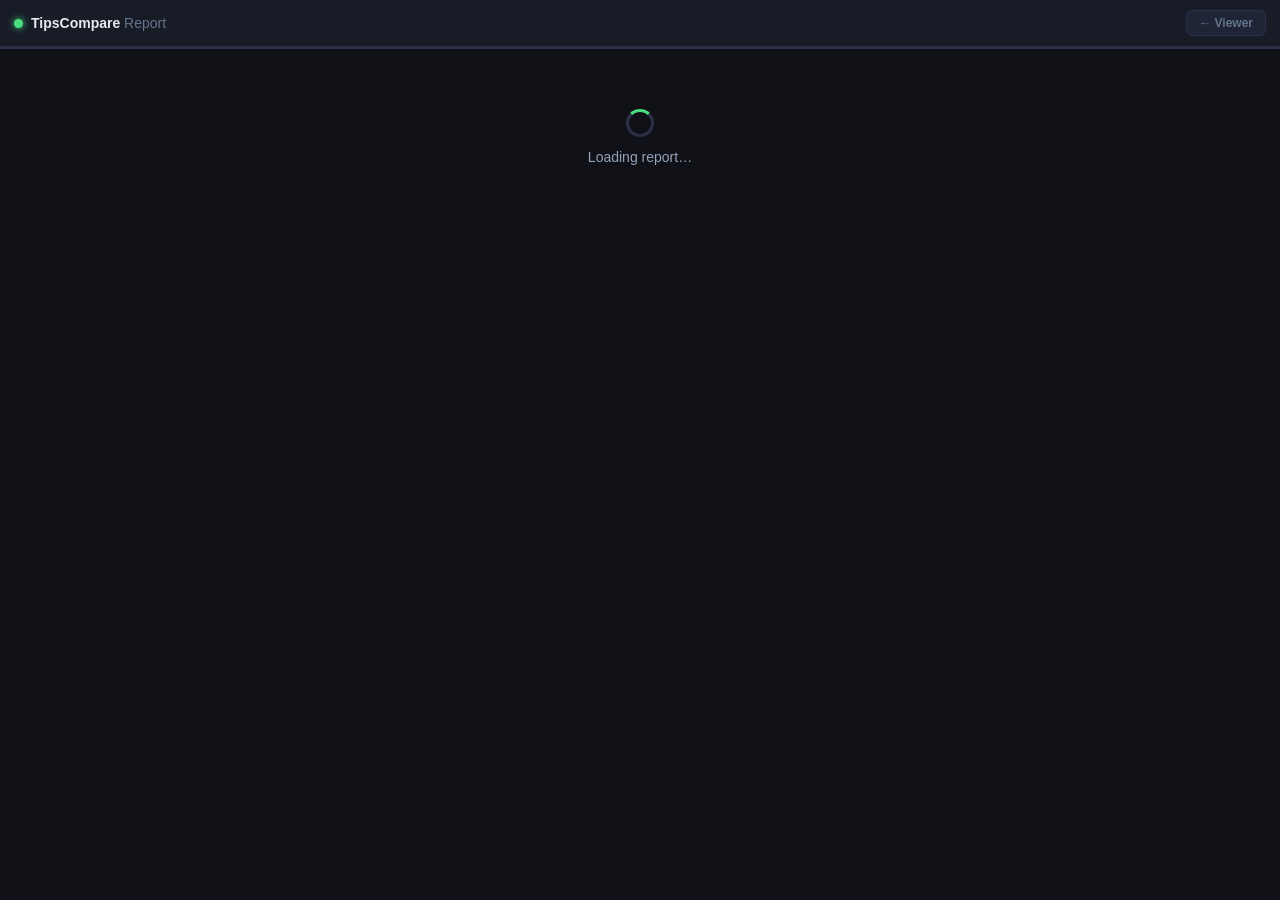
==== report.html @ f8bb41a7 "Add files via upload" ====
<!DOCTYPE html>
<html lang="zh-TW">
<head>
<meta charset="UTF-8"/>
<meta name="viewport" content="width=device-width, initial-scale=1.0, maximum-scale=1.0"/>
<title>TipsCompare — Report</title>
<link rel="stylesheet" href="css/style.css"/>
<style>
html,body{overflow:auto;height:auto}
body{display:block;padding-bottom:40px}

.rpt-nav{background:var(--surface);border-bottom:1px solid var(--border);padding:10px 14px;display:flex;align-items:center;justify-content:space-between;position:sticky;top:0;z-index:100}
.rpt-nav-title{font-size:14px;font-weight:800;display:flex;align-items:center;gap:8px}
.rpt-nav-title .logo-dot{width:9px;height:9px;border-radius:50%;background:var(--accent);box-shadow:0 0 7px var(--accent);flex-shrink:0}
.rpt-back{padding:5px 12px;border-radius:6px;border:1px solid var(--border);background:var(--surface2);color:var(--muted);font-size:12px;font-family:var(--sans);font-weight:600;text-decoration:none;display:inline-flex;align-items:center;gap:5px}
.rpt-updated{font-size:10px;color:#94a3b8;font-family:var(--mono)}

.rpt-tabs{display:flex;border-bottom:2px solid var(--border);background:var(--surface);overflow-x:auto;-webkit-overflow-scrolling:touch;scrollbar-width:none;padding:0 14px}
.rpt-tabs::-webkit-scrollbar{display:none}
.rpt-tab{padding:10px 14px;font-size:11px;font-weight:700;color:#94a3b8;cursor:pointer;white-space:nowrap;border-bottom:2px solid transparent;margin-bottom:-2px;font-family:var(--sans);transition:color .15s,border-color .15s}
.rpt-tab.active{color:var(--accent2);border-bottom-color:var(--accent2)}

.rpt-section{display:none;padding:14px}
.rpt-section.active{display:block}
.rpt-title{font-size:13px;font-weight:700;color:var(--text);margin-bottom:4px}
.rpt-sub{font-size:11px;color:#94a3b8;margin-bottom:14px;line-height:1.5}

.rpt-cards{display:flex;gap:8px;flex-wrap:wrap;margin-bottom:14px}
.rpt-card{flex:1;min-width:90px;background:var(--surface2);border:1px solid var(--border);border-radius:8px;padding:10px 12px}
.rpt-card-label{font-size:9px;font-weight:700;text-transform:uppercase;letter-spacing:.05em;color:#94a3b8;margin-bottom:4px}
.rpt-card-val{font-size:18px;font-weight:800;font-family:var(--mono);line-height:1.2}
.rpt-card-sub{font-size:10px;color:#94a3b8;font-family:var(--mono);margin-top:2px}
.pos{color:#4ade80}.neg{color:#f87171}.neu{color:#94a3b8}

.chart-box{background:var(--surface2);border:1px solid var(--border);border-radius:8px;padding:10px;margin-bottom:14px}
.chart-box-label{font-size:9px;font-weight:700;text-transform:uppercase;letter-spacing:.08em;color:#cbd5e1;margin-bottom:6px;font-family:var(--sans)}
.chart-legend{display:flex;gap:10px;flex-wrap:wrap;margin-bottom:4px;font-size:9px;font-family:var(--mono);color:#94a3b8;align-items:center}
.ld{width:16px;height:3px;border-radius:2px;display:inline-block;margin-right:3px;vertical-align:middle}

.rpt-table-wrap{overflow-x:auto;-webkit-overflow-scrolling:touch;border-radius:8px;border:1px solid var(--border);margin-bottom:14px}
.rpt-table{width:100%;border-collapse:collapse;font-size:11px;font-family:var(--mono)}
.rpt-table th{padding:7px 10px;text-align:left;font-size:9px;font-weight:700;text-transform:uppercase;letter-spacing:.05em;color:#94a3b8;background:var(--surface);border-bottom:1px solid var(--border);white-space:nowrap}
.rpt-table td{padding:7px 10px;border-bottom:1px solid var(--border);white-space:nowrap;color:var(--text)}
.rpt-table tr:last-child td{border-bottom:none}
.rpt-table tr:hover td{background:var(--surface2)}
.rpt-table .num{text-align:right}

.sm-grid{display:flex;flex-direction:column;gap:8px;margin-bottom:14px}
.sm-card{background:var(--surface2);border:1px solid rgba(251,191,36,.25);border-radius:10px;padding:12px 14px}
.sm-card-top{display:flex;justify-content:space-between;align-items:flex-start;margin-bottom:8px;gap:8px}
.sm-card-label{font-size:12px;font-weight:600;color:#fbbf24;line-height:1.4}
.sm-card-roi{font-size:22px;font-weight:800;font-family:var(--mono);white-space:nowrap}
.sm-card-meta{display:flex;gap:10px;font-size:10px;font-family:var(--mono);color:#94a3b8;flex-wrap:wrap}
.sm-badge{display:inline-block;padding:2px 7px;border-radius:4px;font-size:9px;font-weight:700}
.sm-h{background:rgba(96,165,250,.15);color:#60a5fa;border:1px solid rgba(96,165,250,.3)}
.sm-a{background:rgba(248,113,113,.15);color:#f87171;border:1px solid rgba(248,113,113,.3)}

.exp-grid{display:grid;grid-template-columns:1fr 1fr;gap:8px;margin-bottom:14px}
@media(min-width:600px){.exp-grid{grid-template-columns:repeat(3,1fr)}}
.exp-card{background:var(--surface2);border:1px solid var(--border);border-radius:8px;padding:10px 12px}
.exp-card-top{font-size:10px;font-weight:700;color:#94a3b8;text-transform:uppercase;letter-spacing:.04em;margin-bottom:6px}
.exp-card-roi{font-size:16px;font-weight:800;font-family:var(--mono);margin-bottom:2px}
.exp-card-win{font-size:10px;color:#94a3b8;font-family:var(--mono)}
.exp-verdict{display:inline-block;padding:2px 6px;border-radius:4px;font-size:9px;font-weight:700;margin-top:4px}
.verdict-avoid{background:rgba(248,113,113,.15);color:#f87171;border:1px solid rgba(248,113,113,.3)}
.verdict-ok{background:rgba(74,222,128,.1);color:#4ade80;border:1px solid rgba(74,222,128,.2)}
.verdict-caution{background:rgba(251,191,36,.1);color:#fbbf24;border:1px solid rgba(251,191,36,.25)}

.roi-high{color:#4ade80;font-weight:700}
.roi-mid{color:#fbbf24;font-weight:600}
.roi-low{color:#f87171}

.odds-line-header{font-size:13px;font-weight:800;color:var(--text);margin:18px 0 8px;padding:10px 12px;background:var(--surface2);border:1px solid var(--border);border-left:3px solid var(--accent2);border-radius:8px;display:flex;align-items:center;flex-wrap:wrap;gap:8px}
.odds-line-n{font-size:10px;font-weight:400;color:#94a3b8;font-family:var(--mono)}
.odds-line-roi{font-size:11px;font-family:var(--mono);margin-left:auto}
.odds-filter-bar{display:flex;align-items:center;gap:6px;margin-bottom:14px;flex-wrap:wrap;position:sticky;top:44px;z-index:50;background:var(--surface);padding:8px 0;border-bottom:1px solid var(--border)}
.odds-filter-label{font-size:10px;color:#94a3b8;font-family:var(--mono)}
.odds-btn{padding:4px 12px;border-radius:6px;border:1px solid var(--border);background:var(--surface2);color:#94a3b8;font-size:11px;font-weight:600;font-family:var(--sans);cursor:pointer;transition:all .15s}
.odds-btn.active{background:var(--accent2);border-color:var(--accent2);color:#0f172a}
.odds-filter-hint{font-size:10px;color:#64748b;font-family:var(--mono);margin-left:4px}
.odds-small{opacity:0.45}  /* dimmed when sig-only mode */
.odds-sub-label{font-size:9px;font-weight:600;color:#64748b;margin:6px 0 3px;padding-left:10px;letter-spacing:.04em}

#rptLoading{text-align:center;padding:60px 20px;color:#94a3b8}
#rptLoading .spinner{width:28px;height:28px;border:3px solid var(--border);border-top-color:var(--accent);border-radius:50%;animation:spin .8s linear infinite;margin:0 auto 12px}
  /* Sub-tab system under the "Less Used" parent tab */
  .lessTab { background:transparent; border:1px solid var(--border); color:#cbd5e1; padding:6px 14px; border-radius:6px 6px 0 0; cursor:pointer; font-size:13px; font-weight:500; font-family:inherit; }
  .lessTab:hover { color:var(--accent); }
  .lessTab.active { background:var(--surface2); color:var(--accent); border-bottom-color:var(--surface2); font-weight:700; }
  .rpt-subsection { display:none; }
  .rpt-subsection.active { display:block; }
</style>
</head>
<body>

<div class="rpt-nav">
  <div class="rpt-nav-title">
    <div class="logo-dot"></div>
    <span>TipsCompare <span style="color:var(--muted);font-weight:400">Report</span></span>
  </div>
  <div style="display:flex;align-items:center;gap:8px">
    <span class="rpt-updated" id="rptUpdated"></span>
    <a href="index.html" class="rpt-back">← Viewer</a>
  </div>
</div>

<!-- Tab bar — built dynamically from TABS registry in JS -->
<div class="rpt-tabs" id="rptTabBar"></div>

<div id="rptLoading"><div class="spinner"></div>Loading report…</div>

<!-- TAB 1: MONTH -->
<div class="rpt-section" id="tabLess">
  <div class="rpt-title" style="margin-bottom:6px">📦 Less Used Reports</div>
  <div class="rpt-sub" style="margin-bottom:10px">Five reports grouped here to keep the main tab bar focused. Click a sub-tab to view.</div>
  <div class="lessTabBar" style="display:flex;flex-wrap:wrap;gap:4px;margin-bottom:14px;border-bottom:1px solid var(--border);padding-bottom:6px">
    <button class="lessTab active" onclick="showLessSub(0)">📅 Month</button>
    <button class="lessTab" onclick="showLessSub(1)">📐 Line Accuracy</button>
    <button class="lessTab" onclick="showLessSub(2)">🧠 Expert</button>
    <button class="lessTab" onclick="showLessSub(3)">⚡ Smart Money</button>
    <button class="lessTab" onclick="showLessSub(4)">📈 Odds Analysis</button>
  </div>
<div class="rpt-subsection" id="tab1">
  <div class="rpt-title">Overall Performance over Time</div>
  <div class="rpt-sub">Running P&L for all H and A bets, match by match sorted by date.</div>
  <div class="rpt-cards" id="monthCards"></div>
  <div class="chart-box">
    <div class="chart-box-label">H Bet vs A Bet — Cumulative P&L</div>
    <div class="chart-legend">
      <span><span class="ld" style="background:#f87171"></span>H Bet</span>
      <span><span class="ld" style="background:#60a5fa"></span>A Bet</span>
    </div>
    <canvas id="cMonth"></canvas>
  </div>
  <div class="rpt-table-wrap"><table class="rpt-table">
    <thead><tr><th>Month</th><th class="num">N</th><th class="num">H ROI%</th><th class="num">A ROI%</th><th>Better</th></tr></thead>
    <tbody id="tbMonth"></tbody>
  </table></div>
</div>

<!-- TAB 2: LINE -->
<div class="rpt-subsection" id="tab2">
  <div class="rpt-title">📐 Line Accuracy × Expert Tips</div>
  <div class="rpt-sub">Compares HKJC, Macau and SBO line accuracy on diverged matches, broken down by each of the 4 JC expert tip providers (JC Sum, JC SID, SID Mac, ONID) and tip direction.</div>
  <div class="rpt-cards" id="lineCards"></div>
  <div id="lineChartsArea"></div>
  <div class="rpt-table-wrap"><table class="rpt-table">
    <thead><tr></tr></thead>
    <tbody id="tbLine"></tbody>
  </table></div>
</div>

<!-- TAB 3: EXPERT -->
<div class="rpt-subsection" id="tab3">
  <div class="rpt-title">Expert Signal Accuracy</div>
  <div class="rpt-sub">One chart per expert threshold. H bet (red) vs A bet (blue) — follow or fade the experts?</div>
  <div id="expertChartsArea"></div>
  <div class="exp-grid" id="expertGrid"></div>
  <div class="rpt-title" style="margin-top:4px">Verdict</div>
  <div id="expertVerdict"></div>
</div>

<!-- TAB 4: SMART MONEY -->
<div class="rpt-subsection" id="tab4">
  <div class="rpt-title">⚡ Smart Money Signals</div>
  <div class="rpt-sub">One chart per signal — cumulative P&L over time. Red = H bet, blue = A bet.</div>
  <div id="smartChartsArea"></div>
  <div class="sm-grid" id="smartGrid"></div>
</div>

<!-- TAB 5: LINE × EXPERT -->
<!-- TAB 6: ODDS ANALYSIS -->
<div class="rpt-subsection" id="tab6">
  <div class="rpt-title">AsiaLine × Expert Signal Analysis</div>
</div>
  <div class="rpt-sub">Each chart = one AsiaLine × Expert Signal combination. H bet (red) vs A bet (blue). Sub-filters (Market Lean, Line Movement, Vig) appear beneath when N≥30.</div>
  <div class="odds-filter-bar">
    <span class="odds-filter-label">Show:</span>
    <button class="odds-btn active" data-mode="all"    onclick="oddsSetFilter('all')">All</button>
    <button class="odds-btn"        data-mode="n80"    onclick="oddsSetFilter('n80')">N≥80</button>
    <button class="odds-btn"        data-mode="n80_h"  onclick="oddsSetFilter('n80_h')">N≥80 · H pref</button>
    <button class="odds-btn"        data-mode="n80_a"  onclick="oddsSetFilter('n80_a')">N≥80 · A pref</button>
    <button class="odds-btn"        data-mode="n80_any"onclick="oddsSetFilter('n80_any')">N≥80 · Either pref</button>
    <span class="odds-filter-hint" id="oddsFilterHint"></span>
  </div>
  <div id="oddsChartsArea"></div>
  <div class="rpt-title" style="margin-top:8px">Summary Table</div>
  <div class="rpt-table-wrap"><table class="rpt-table">
    <thead><tr>
      <th>Line</th><th>Expert Signal</th><th class="num">N</th>
      <th class="num">H ROI</th><th class="num">A ROI</th>
      <th class="num">Edge</th><th>Signal</th>
    </tr></thead>
    <tbody id="tbOdds"></tbody>
  </table></div>
</div>


<div class="rpt-section" id="tab8">
  <!-- content injected by renderSixExpert() -->
</div>

<div class="rpt-section" id="tab11">
  <!-- content injected by renderJCRelation() -->
</div>

<!-- TAB 12: MARKET MOVEMENT RULES -->
<div class="rpt-section" id="tab12">
  <!-- content injected by renderMoveRule() -->
</div>

<!-- TAB 13: ODDS ADVANTAGE RULES -->
<div class="rpt-section" id="tab13">
  <!-- content injected by renderOddsRule() -->
</div>

<!-- TAB 14: COMBINED RULES -->
<div class="rpt-section" id="tab14">
  <!-- content injected by renderCombined() -->
</div>

<div class="rpt-section" id="tab15">
  <!-- content injected by renderOddsTrend() -->
</div>

<div class="rpt-section" id="tab16">
  <!-- content injected by renderBookCompare() -->
</div>

<div class="rpt-section" id="tab17">
  <!-- content injected by renderBookRules() -->
</div>

<div class="rpt-section" id="tabBR2">
  <!-- content injected by renderBookRules2() -->
</div>

<div class="rpt-section" id="tabEL">
  <!-- content injected by renderEffLine() -->
</div>

<div class="rpt-section" id="tabH2H">
  <!-- content injected by renderH2HRule() -->
</div>

<div class="rpt-section" id="tabROI">
  <div class="rpt-title" style="margin-bottom:8px">📋 My ROI Charts</div>
  <div class="rpt-sub" style="margin-bottom:10px">Personal performance charts from the local HKJC statement processor. Auto-refreshes when you re-upload <code>ROI_Charts.html</code> to the repo.</div>
  <iframe id="roiChartsFrame" data-src="ROI_Charts.html" src="about:blank"
          style="width:100%;height:calc(100vh - 200px);min-height:800px;border:1px solid var(--border);border-radius:8px;background:#f4f6f8"></iframe>
  <div style="font-size:11px;color:#94a3b8;margin-top:6px;font-style:italic">Note: this view is rendered in light mode (preserved from the source file).</div>
</div>

<!--
  ═══════════════════════════════════════════════
  HOW TO ADD A NEW REPORT TAB
  ═══════════════════════════════════════════════
  1. Add tab HTML above:
       <div class="rpt-section" id="tabN"> ... </div>

  2. Create js/report-mytab.js with two functions:
       computeMyTab(results, ...)  → returns data object
       renderMyTab(RD)             → writes to DOM

  3. In report-core.js → computeReport():
       Add:  mytab: computeMyTab(results, monthBounds),

  4. Add script tag below (before the inline script):

  5. Add to TABS array in the inline script below:
       { label:'🔖 My Tab', render: renderMyTab },
  ═══════════════════════════════════════════════
-->

<!-- JS modules: core first, then one file per tab -->

<!-- JS modules: core first, then one file per tab -->
<script src="js/report-core.js"></script>
<script src="js/report-month.js"></script>
<script src="js/report-line.js"></script>
<script src="js/report-expert.js"></script>
<script src="js/report-smart.js"></script>
<script src="js/report-odds.js"></script>
<script src="js/report-sixexpert.js"></script>
<script src="js/report-jcrelation.js"></script>
<script src="js/report-moverule.js"></script>
<script src="js/report-oddsrule.js"></script>
<script src="js/report-combined.js"></script>
<script src="js/report-oddstrend.js"></script>
<script src="js/report-bookcompare.js"></script>
<script src="js/report-bookrules.js"></script>
<script src="js/report-bookrules2.js"></script>
<script src="js/report-effline.js"></script>
<script src="js/report-h2hrule.js"></script>

<script>
// ═══════════════════════════════════════════════
// TAB REGISTRY — add new tabs here only
// ═══════════════════════════════════════════════
var TABS = [
  { label:'📦 Less Used',    render: renderLess },
  { label:'🎓 Six Expert',    render: renderSixExpert },
  { label:'🔗 JC Relations', render: renderJCRelation },
  { label:'📡 Move Rules',   render: renderMoveRule },
  { label:'💹 Odds Rules',    render: renderOddsRule },
  { label:'🔀 Combined',       render: renderCombined },
  { label:'⏱️ Odds Trend',     render: renderOddsTrend },
  { label:'🏦 Book Compare',   render: renderBookCompare },
  { label:'📚 Book Rules',      render: renderBookRules },
  { label:'📚 Book Rules 2',    render: renderBookRules2 },
  { label:'📏 Effective Line', render: renderEffLine },
  { label:'⚔️ H2H/Line Rules', render: renderH2HRule },
  { label:'📋 My ROI Charts', render: renderRoiCharts },
];

// Build tab bar from registry
(function(){
  var bar = document.getElementById('rptTabBar');
  TABS.forEach(function(t, i){
    var el = document.createElement('div');
    el.className = 'rpt-tab' + (i===5 ? ' active' : '');
    el.textContent = t.label;
    el.onclick = function(){ showTab(i); };
    bar.appendChild(el);
    drawn.push(false);
  });
})();

// Tab switching — lazy render on first view
// Lazy-load the ROI Charts iframe on first activation. After the src is set,
// subsequent tab visits just re-show the already-loaded frame.
function renderRoiCharts(){
  var f=document.getElementById('roiChartsFrame');
  if(!f) return;
  var ds=f.getAttribute('data-src');
  if(ds && f.src==='about:blank' || (f.src && f.src.indexOf('about:blank')>=0)){
    // Cache-busting param so updates to the file are picked up immediately on next open.
    f.src = ds + '?v=' + Date.now();
  }
}

// "Less Used" parent tab — manages 5 sub-reports (Month, Line, Expert, Smart, Odds)
var _lessRendered = [false,false,false,false,false];
var _lessRenders  = [renderMonth, renderLine, renderExpert, renderSmart, renderOdds];
var _lessCurrent  = 0;
function showLessSub(i){
  _lessCurrent = i;
  document.querySelectorAll('.lessTab').forEach(function(b,idx){ b.classList.toggle('active', idx===i); });
  document.querySelectorAll('#tabLess .rpt-subsection').forEach(function(s,idx){ s.classList.toggle('active', idx===i); });
  if(typeof RD!=='undefined' && RD && !_lessRendered[i]){
    _lessRendered[i] = true;
    setTimeout(function(){ _lessRenders[i](RD); }, 30);
  }
}
function renderLess(RD){
  // Activate the currently-selected sub-tab (default: Month) and lazy-render it
  showLessSub(_lessCurrent);
}

function showTab(i){
  document.querySelectorAll('.rpt-tab').forEach(function(t,idx){ t.classList.toggle('active', idx===i); });
  document.querySelectorAll('.rpt-section').forEach(function(s,idx){ s.classList.toggle('active', idx===i); });
  if(RD && !drawn[i]){
    drawn[i] = true;
    setTimeout(function(){ TABS[i].render(RD); }, 30);
  }
}

// Load data and boot
function loadReport(){
  fetch('./data.json?v='+Date.now())
    .then(function(r){ return r.json(); })
    .then(function(d){
      var records = d.records || [];
      var m = d.meta || {};
      if(m.generated_at){
        var dt = new Date(m.generated_at);
        document.getElementById('rptUpdated').textContent =
          'Updated '+dt.toLocaleDateString()+' '+dt.toLocaleTimeString([],{hour:'2-digit',minute:'2-digit'});
      }
      try{
        RD = computeReport(records);
      } catch(err){
        var msg = '<div style="padding:20px;color:#f87171;font-family:monospace;font-size:12px">'
          + '<b>⚠️ Compute error:</b> ' + err.message
          + '<br><pre style="margin-top:8px;white-space:pre-wrap;color:#94a3b8">' + (err.stack||'') + '</pre></div>';
        document.getElementById('rptLoading').innerHTML = msg;
        document.getElementById('tab14').innerHTML = msg;
        document.getElementById('tab14').classList.add('active');
        return;
      }
      document.getElementById('rptLoading').style.display = 'none';
      document.getElementById('tab14').classList.add('active');
      drawn[5] = true;
      TABS[5].render(RD);
    })
    .catch(function(e){
      document.getElementById('rptLoading').innerHTML =
        '<p style="color:#f87171">⚠️ Failed to load: '+e.message+'</p>';
    });
}
loadReport();
</script>
</body>
</html>
---- css/style.css ----
:root{--bg:#0f1117;--surface:#181c27;--surface2:#1f2536;--border:#2b3048;--accent:#4ade80;--accent2:#60a5fa;--warn:#fb923c;--text:#e8eaf0;--muted:#64748b;--mono:'IBM Plex Mono',monospace;--sans:'Outfit',sans-serif}
*{box-sizing:border-box;margin:0;padding:0;-webkit-tap-highlight-color:transparent}
html,body{height:100%;overflow:hidden}
body{background:var(--bg);color:var(--text);font-family:var(--sans);font-size:14px;display:flex;flex-direction:column;height:100vh}

/* HEADER */
header{background:var(--surface);border-bottom:1px solid var(--border);padding:10px 14px;flex-shrink:0}
.header-top{display:flex;align-items:center;justify-content:space-between;gap:8px;margin-bottom:10px}
.logo{display:flex;align-items:center;gap:8px}
.logo-dot{width:9px;height:9px;border-radius:50%;background:var(--accent);box-shadow:0 0 7px var(--accent);flex-shrink:0}
.logo h1{font-size:15px;font-weight:800}
.logo span{color:var(--muted);font-weight:400}
.hstats{display:flex;gap:5px;flex-wrap:wrap}
.hstat{padding:3px 8px;border-radius:5px;border:1px solid var(--border);color:var(--muted);font-family:var(--mono);font-size:10px;white-space:nowrap}
.hstat b{color:var(--text)}
.updated{font-size:10px;color:var(--muted);font-family:var(--mono);white-space:nowrap}

/* FILTERS */
.filter-header{display:flex;align-items:center;justify-content:space-between;margin-bottom:6px}
.filter-toggle{display:flex;align-items:center;gap:5px;padding:4px 10px;border-radius:6px;border:1px solid var(--border);background:var(--surface2);color:var(--muted);font-size:11px;font-family:var(--sans);font-weight:600;cursor:pointer;white-space:nowrap;transition:color .15s,border-color .15s}
.filter-toggle.active{color:var(--accent2);border-color:rgba(96,165,250,.4)}
.ft-arrow{font-size:9px;transition:transform .2s;display:inline-block}
.filter-toggle.collapsed .ft-arrow{transform:rotate(-90deg)}
.filters{display:flex;flex-wrap:wrap;gap:7px;margin-bottom:5px}
.filters.collapsed{display:none}
.fg{display:flex;flex-direction:column;gap:3px;flex:0 1 auto;min-width:100px}
.fl{font-size:10px;font-weight:700;color:var(--muted);text-transform:uppercase;letter-spacing:.05em}
.filters-secondary-row{display:flex;align-items:center;gap:8px;margin-bottom:4px}
.filter-toggle-secondary{padding:3px 10px;border-radius:5px;border:1px solid var(--border);background:var(--surface2);color:var(--muted);font-size:10px;font-weight:600;cursor:pointer;font-family:var(--mono);display:inline-flex;align-items:center;gap:4px}
.filter-toggle-secondary:hover{color:var(--text);border-color:#475569}
.filter-actions{display:flex;flex-direction:row;gap:5px;align-items:center;padding:4px 0 2px;flex-wrap:wrap}
input,select{background:var(--surface2);border:1px solid var(--border);border-radius:7px;color:var(--text);font-family:var(--sans);font-size:13px;padding:7px 10px;outline:none;width:100%;transition:border-color .15s;appearance:none;-webkit-appearance:none}
input:focus,select:focus{border-color:var(--accent2)}
input::placeholder{color:var(--muted)}
.btn-clear{padding:7px 12px;border-radius:7px;font-size:12px;font-weight:600;font-family:var(--sans);cursor:pointer;border:1px solid var(--border);background:var(--surface2);color:var(--muted);white-space:nowrap;align-self:flex-end;min-height:34px}
.btn-clear:active{color:var(--text)}

/* SMART MONEY FILTER */
.fg-smart select{background:#1a1f2e;border:1px solid rgba(251,191,36,.35);border-radius:7px;color:#fbbf24}
.fg-smart select:focus{border-color:rgba(251,191,36,.7)}
.fg-smart .fl{color:#fbbf24;opacity:.85}
/* RESULTS BAR */
.results-bar{padding:5px 14px;font-size:11px;color:var(--muted);font-family:var(--mono);display:flex;justify-content:space-between;align-items:center;border-bottom:1px solid var(--border);flex-shrink:0;flex-wrap:wrap;gap:2px}
.results-bar b{color:var(--accent)}

/* BET CALCULATOR */
#betCalc{background:var(--surface);border-bottom:1px solid var(--border);padding:10px 14px;flex-shrink:0;display:none}
.bc-title{font-size:9px;font-weight:700;text-transform:uppercase;letter-spacing:.08em;color:var(--muted);margin-bottom:8px;font-family:var(--sans)}
.bc-summary{display:flex;gap:8px;flex-wrap:wrap;margin-bottom:10px}
.bc-card{flex:1;min-width:120px;background:var(--surface2);border:1px solid var(--border);border-radius:8px;padding:8px 12px}
.bc-card-label{font-size:9px;font-weight:700;text-transform:uppercase;letter-spacing:.05em;color:var(--muted);margin-bottom:4px}
.bc-side{font-size:12px;font-weight:700;margin-bottom:6px;padding-bottom:6px;border-bottom:1px solid var(--border);color:#fff}
.bc-row{display:flex;justify-content:space-between;font-size:13px;font-family:var(--mono);margin-bottom:3px;color:#fff}
.bc-row span:first-child{color:#cbd5e1}
.bc-pos{color:#4ade80;font-weight:700}
.bc-neg{color:#f87171;font-weight:700}
.bc-chart-wrap{position:relative;height:110px}
canvas#betChart{width:100%;height:110px}
/* ASIA STATS PANEL */
#asiaStats{background:var(--surface);border-bottom:1px solid var(--border);padding:10px 14px;flex-shrink:0;display:none}
.as-title{font-size:9px;font-weight:700;text-transform:uppercase;letter-spacing:.08em;color:var(--muted);margin-bottom:8px;font-family:var(--sans)}
.as-row{display:flex;gap:6px;align-items:stretch;margin-bottom:7px;flex-wrap:wrap}
.as-card{flex:1;min-width:56px;background:var(--surface2);border-radius:8px;padding:7px 10px;border:1px solid var(--border);display:flex;flex-direction:column;gap:2px}
.as-card.ww{border-color:rgba(74,222,128,.35)}
.as-card.wh{border-color:rgba(134,239,172,.2)}
.as-card.dd{border-color:rgba(148,163,184,.2)}
.as-card.lh{border-color:rgba(147,197,253,.2)}
.as-card.lw{border-color:rgba(96,165,250,.35)}
.as-card-label{font-size:9px;color:var(--muted);font-weight:600;text-transform:uppercase;letter-spacing:.04em;white-space:nowrap}
.as-card-pct{font-size:20px;font-weight:800;font-family:var(--mono);line-height:1}
.as-card-count{font-size:11px;font-family:var(--mono);color:var(--muted)}
.as-card.ww .as-card-pct{color:#4ade80}
.as-card.wh .as-card-pct{color:#86efac}
.as-card.dd .as-card-pct{color:#94a3b8}
.as-card.lh .as-card-pct{color:#93c5fd}
.as-card.lw .as-card-pct{color:#60a5fa}
.as-bar-wrap{height:8px;border-radius:4px;background:var(--border);display:flex;overflow:hidden;gap:1px}
.as-bar-ww{background:#4ade80}
.as-bar-wh{background:#86efac}
.as-bar-dd{background:#475569}
.as-bar-lh{background:#93c5fd}
.as-bar-lw{background:#60a5fa}
@media(max-width:480px){
  .as-card{padding:6px 8px}
  .as-card-count{font-size:15px}
  .as-card-label{font-size:8px}
}

/* LOADING / ERROR */
#loadingState{display:flex;flex-direction:column;align-items:center;justify-content:center;flex:1;gap:14px;color:var(--muted)}
.spinner{width:32px;height:32px;border:3px solid var(--border);border-top-color:var(--accent);border-radius:50%;animation:spin .8s linear infinite}
@keyframes spin{to{transform:rotate(360deg)}}
#errorState{display:none;flex-direction:column;align-items:center;justify-content:center;flex:1;gap:10px;color:var(--muted);text-align:center;padding:24px}
#errorState h2{color:#f87171;font-size:16px}
.retry-btn{padding:8px 18px;background:var(--surface2);border:1px solid var(--border);border-radius:7px;color:var(--text);font-size:13px;font-family:var(--sans);cursor:pointer;font-weight:600}

/* TABLE SCROLL */
.table-scroll{flex:1;overflow:auto;-webkit-overflow-scrolling:touch}

/* DESKTOP TABLE */
@media(min-width:600px){
  table{width:100%;border-collapse:collapse;font-size:12px;min-width:600px}
  thead th{padding:8px 10px;text-align:left;font-size:10px;font-weight:700;text-transform:uppercase;letter-spacing:.06em;color:var(--muted);white-space:nowrap;cursor:pointer;user-select:none;border-bottom:2px solid var(--border);background:var(--surface);font-family:var(--sans);transition:color .15s}
  thead th:hover{color:var(--text)}
  thead th.sort-asc,thead th.sort-desc{color:var(--accent2)}
  thead th .si{font-size:9px;margin-left:2px;opacity:.3}
  thead th.sort-asc .si,thead th.sort-desc .si{opacity:1}
  tbody tr{border-bottom:1px solid var(--border);cursor:pointer;transition:background .1s}
  tbody tr:hover{background:var(--surface2)}
  tbody tr.selected{background:#1a2640;border-left:3px solid var(--accent2)}
  td{padding:8px 10px;white-space:nowrap;overflow:hidden;max-width:150px;text-overflow:ellipsis;color:#c0c8d8;font-family:var(--mono);font-size:11px}
  td.tcell{font-family:var(--sans);font-size:12px;color:var(--text);font-weight:500}
  td.ccell{font-family:var(--sans);font-size:11px;color:var(--muted)}
  .oc{color:#94a3b8}
}

@media(max-width:599px){
  /* Body layout */
  html,body{height:auto;overflow:auto}
  body{min-height:100vh}
  .table-scroll{flex:1;overflow:visible;max-height:none}

  /* Header compact */
  header{padding:8px 10px}
  .header-top{margin-bottom:6px;gap:6px}
  .logo h1{font-size:13px}
  .logo-dot{width:7px;height:7px}
  .hstats{gap:4px}
  .hstat{font-size:9px;padding:2px 6px}
  .updated{font-size:9px}

  /* Filters: auto-fill, min 100px → 3 per row on most phones */
  .filters{display:grid;grid-template-columns:repeat(auto-fill,minmax(100px,1fr));gap:5px;margin-bottom:5px}
  .filters.collapsed{display:none}
  .fg{min-width:0}
  input,select{font-size:11px;padding:5px 7px}
  .fl{font-size:9px}

  /* Expert Signal & JC Expert Picks: wider, span 2 cols */
  .fg-expert{grid-column:span 1}
  .fg-jcpick{grid-column:1/-1}
  .fg-smart{grid-column:span 1}

  /* Action buttons row: always visible below filters */
  .filter-actions{flex-direction:row;gap:5px;padding:4px 0 2px}
  .filter-toggle-secondary{padding:5px 10px;font-size:11px;border-radius:6px;white-space:nowrap}
  .btn-clear{padding:5px 10px;font-size:11px;min-height:auto;align-self:auto}

  /* Table cards */
  table,thead,tbody,tr,th,td{display:block;width:100%}
  table.ot,table.ot thead,table.ot tbody,table.ot tr,table.ot th,table.ot td{display:revert;width:auto}
  thead{display:none}
  tbody tr{background:var(--surface);border:1px solid var(--border);border-radius:10px;margin:8px 10px;padding:12px;cursor:pointer;position:relative}
  tbody tr:active{background:var(--surface2)}
  tbody tr.selected{border-color:var(--accent2);background:#1a2640}
  td{padding:0;border:none;white-space:normal;max-width:100%;overflow:visible}

  /* Pagination */
  .pagination{flex-wrap:wrap;justify-content:center;padding:10px 8px;gap:6px;position:sticky;bottom:0;background:var(--surface);z-index:10;border-top:1px solid var(--border)}
  .pagination.pg-visible{display:flex}
  .pg-btn{width:36px;height:36px;font-size:14px;flex-shrink:0}
  .pg-info{width:100%;text-align:center;margin:4px 0 0}
  .pg-input{width:50px;height:36px;font-size:13px}
}

.score{font-weight:700;color:var(--text)}
.status-badge{display:inline-block;padding:2px 7px;border-radius:4px;font-size:10px;font-weight:700;font-family:var(--sans);white-space:nowrap}
.s-result{background:rgba(74,222,128,.1);color:var(--accent);border:1px solid rgba(74,222,128,.2)}
.s-preeve{background:rgba(96,165,250,.1);color:var(--accent2);border:1px solid rgba(96,165,250,.2)}
.s-cancel{background:rgba(148,163,184,.08);color:var(--muted);border:1px solid rgba(148,163,184,.15)}
mark{background:rgba(96,165,250,.2);color:var(--accent2);border-radius:2px;padding:0 1px}
.empty{text-align:center;padding:50px 20px;color:var(--muted)}
.empty span{font-size:28px;display:block;margin-bottom:8px}

/* PAGINATION */
.pagination{padding:8px 14px;display:none;align-items:center;gap:4px;flex-wrap:wrap;font-family:var(--mono);font-size:11px;border-top:1px solid var(--border);flex-shrink:0;background:var(--surface)}
.pagination.pg-visible{display:flex}
.pg-btn{width:30px;height:30px;border-radius:6px;border:1px solid var(--border);background:var(--surface2);color:var(--text);cursor:pointer;font-size:12px;display:flex;align-items:center;justify-content:center}
.pg-btn:active{border-color:var(--accent2);color:var(--accent2)}
.pg-btn.active{background:var(--accent2);color:#0f1117;border-color:var(--accent2);font-weight:700}
.pg-btn[disabled]{opacity:.3;cursor:default;pointer-events:none}
.pg-info{color:var(--muted);margin:0 6px}
.pg-input{width:46px;height:30px;border-radius:6px;border:1px solid var(--border);background:var(--surface2);color:var(--text);font-family:var(--mono);font-size:12px;text-align:center;outline:none;padding:0 4px}
.pg-input:focus{border-color:var(--accent2)}
@media(min-width:600px) and (max-width:1024px){
  /* Tablet: allow header to scroll so pagination is never clipped */
  html,body{height:auto;overflow:auto}
  body{min-height:100vh;flex-direction:column}
  .table-scroll{flex:1;overflow:visible;max-height:none}
  .pagination{display:flex;flex-wrap:wrap;justify-content:center;padding:10px 8px;gap:6px;position:sticky;bottom:0;background:var(--surface);z-index:10;border-top:1px solid var(--border)}
  .pagination.pg-visible{display:flex}
  .pg-btn{width:38px;height:38px;font-size:14px;flex-shrink:0}
  .pg-info{text-align:center;margin:0 4px}
  .pg-input{width:50px;height:38px;font-size:13px}
  .filters{flex-wrap:wrap;gap:6px}
}

/* DETAIL PANEL */
.panel-overlay{display:none;position:fixed;inset:0;background:rgba(0,0,0,.75);z-index:999;align-items:flex-end;justify-content:center}
.panel-overlay.open{display:flex}
@keyframes slideUp{from{transform:translateY(50px);opacity:0}to{transform:translateY(0);opacity:1}}
.panel{background:var(--surface);border:1px solid var(--border);border-radius:16px 16px 0 0;width:100%;max-width:860px;max-height:88vh;overflow-y:auto;-webkit-overflow-scrolling:touch;animation:slideUp .2s ease}
.ph{padding:14px 16px 12px;border-bottom:1px solid var(--border);display:flex;justify-content:space-between;align-items:flex-start;position:sticky;top:0;background:var(--surface);z-index:1;border-radius:16px 16px 0 0}
.ph::before{content:'';position:absolute;top:8px;left:50%;transform:translateX(-50%);width:36px;height:4px;background:var(--border);border-radius:2px}
.ph-title{font-size:16px;font-weight:700;margin-bottom:3px;line-height:1.3;padding-top:8px}
.ph-meta{font-size:11px;color:var(--muted);font-family:var(--mono)}
.pc-btn{width:28px;height:28px;border-radius:6px;background:var(--surface2);border:1px solid var(--border);color:var(--muted);font-size:14px;cursor:pointer;display:flex;align-items:center;justify-content:center;flex-shrink:0;margin-top:8px}
.pb{padding:14px 16px 32px;display:grid;grid-template-columns:1fr 1fr;gap:10px}
@media(max-width:480px){.pb{grid-template-columns:1fr}.dc.full{grid-column:1}}
.dc{background:var(--surface2);border:1px solid var(--border);border-radius:10px;padding:12px}
.dc.full{grid-column:1/-1}
.dc h3{font-size:10px;font-weight:700;text-transform:uppercase;letter-spacing:.06em;color:var(--muted);margin-bottom:10px}
.dr{display:flex;justify-content:space-between;align-items:center;margin-bottom:7px;gap:8px}
.dr:last-child{margin-bottom:0}
.dk{color:var(--muted);font-size:11px;flex-shrink:0}
.dv{color:var(--text);font-family:var(--mono);font-weight:600;font-size:11px;text-align:right}
.sd{display:flex;align-items:center;justify-content:center;gap:10px;padding:8px 0}
.st{text-align:center;flex:1}
.st .stn{font-size:11px;color:var(--muted);margin-bottom:3px}
.st .ssc{font-size:30px;font-weight:800;font-family:var(--mono);line-height:1}
.sdiv{font-size:16px;color:var(--border);font-weight:700}
.hts{text-align:center;font-size:10px;color:var(--muted);font-family:var(--mono);margin-top:4px}
.pl{display:flex;justify-content:space-between;font-size:10px;color:var(--muted);margin-bottom:5px;font-family:var(--mono)}
.pbar{height:7px;border-radius:4px;background:var(--border);display:flex;overflow:hidden}
.ph2{background:var(--accent2)}.pd2{background:#a78bfa}.pa2{background:var(--warn)}
.tg{display:grid;grid-template-columns:repeat(4,1fr);gap:6px;margin-top:6px}.tg2{display:grid;grid-template-columns:1fr 1fr;gap:6px;margin-top:6px}
.ti{background:var(--surface);border:1px solid var(--border);border-radius:7px;padding:8px 10px}
.tl{font-size:9px;color:var(--muted);margin-bottom:2px;text-transform:uppercase}
.tv{font-size:18px;font-weight:700;color:var(--accent);font-family:var(--mono)}
.ot{width:100%;border-collapse:collapse;font-family:var(--mono);font-size:11px;margin-top:4px}
.ot th{font-size:9px;color:var(--muted);text-align:center;padding:3px 4px;text-transform:uppercase;font-weight:600}
.ot td{text-align:center;padding:5px 4px;color:var(--text);font-weight:600;border-top:1px solid var(--border);font-size:11px}
.ot .ol{text-align:left;color:var(--muted);font-weight:400}
::-webkit-scrollbar{width:3px;height:3px}
::-webkit-scrollbar-thumb{background:var(--border);border-radius:2px}
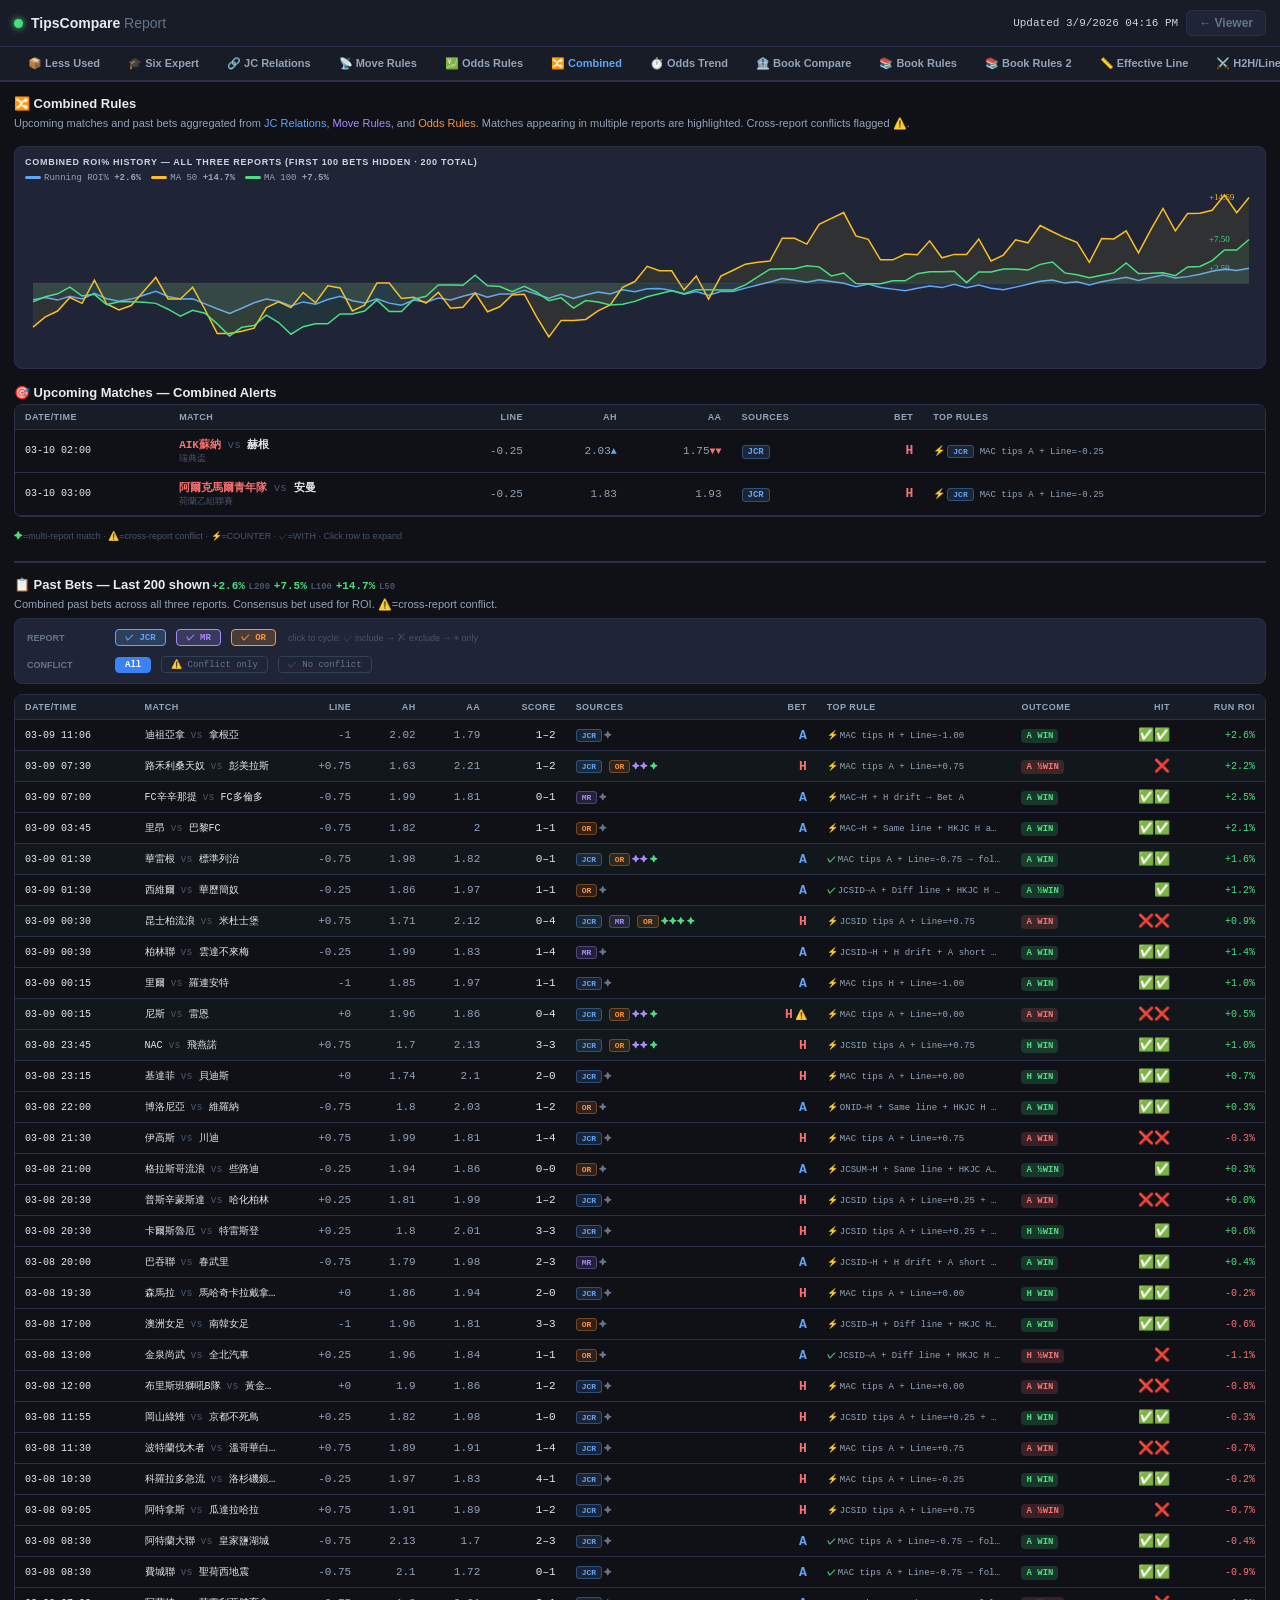
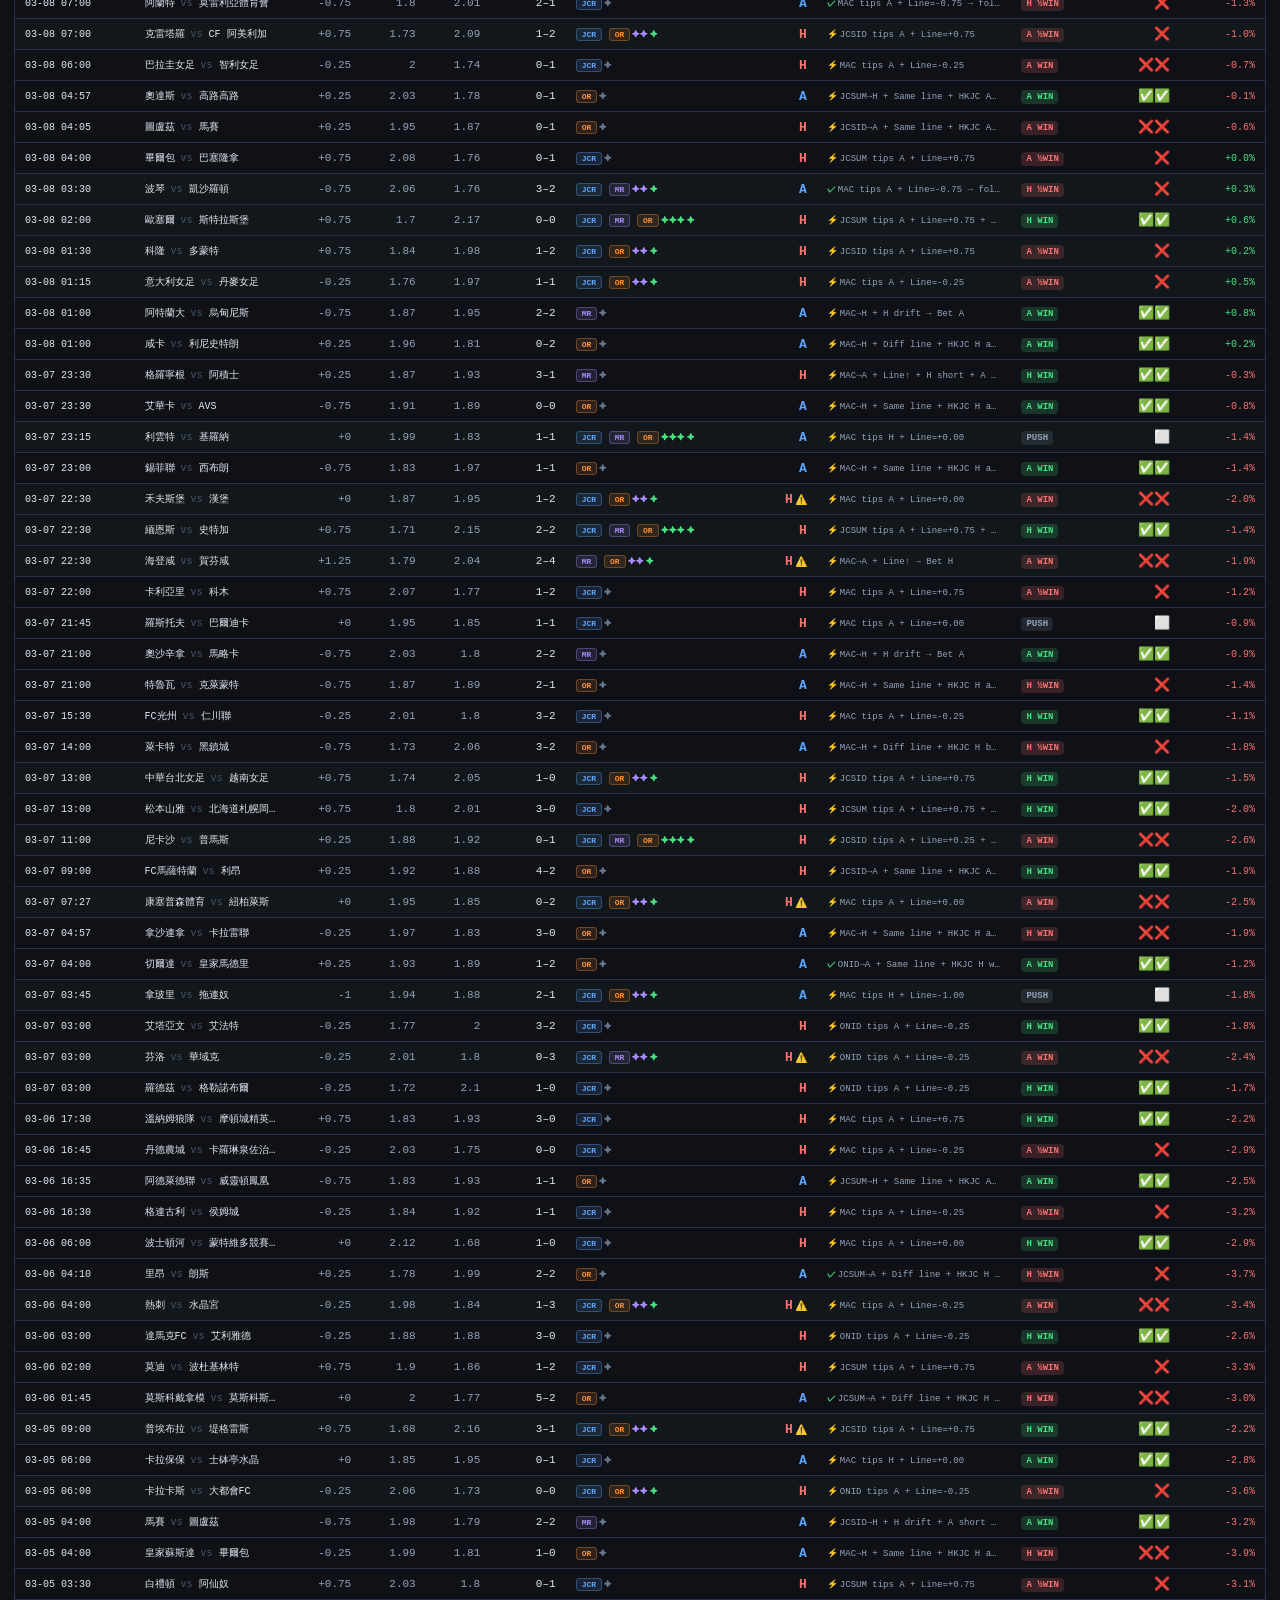
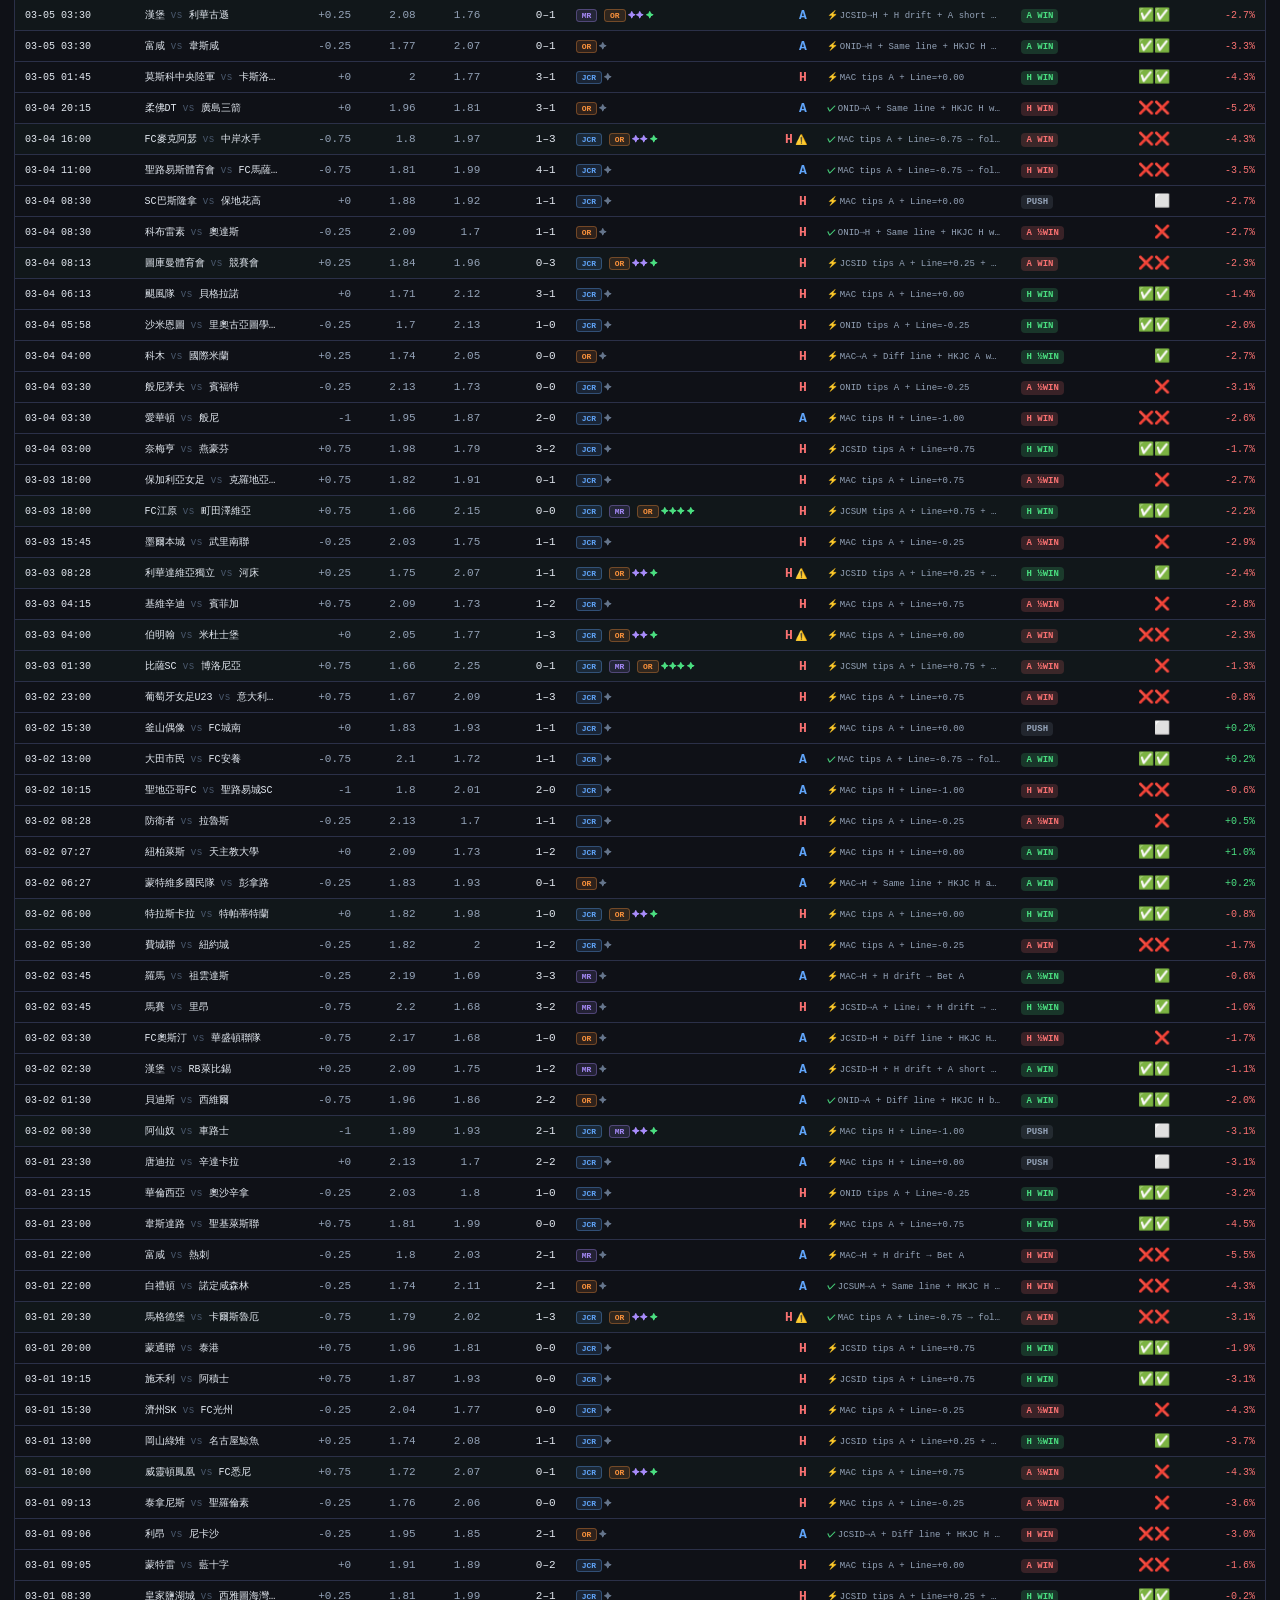
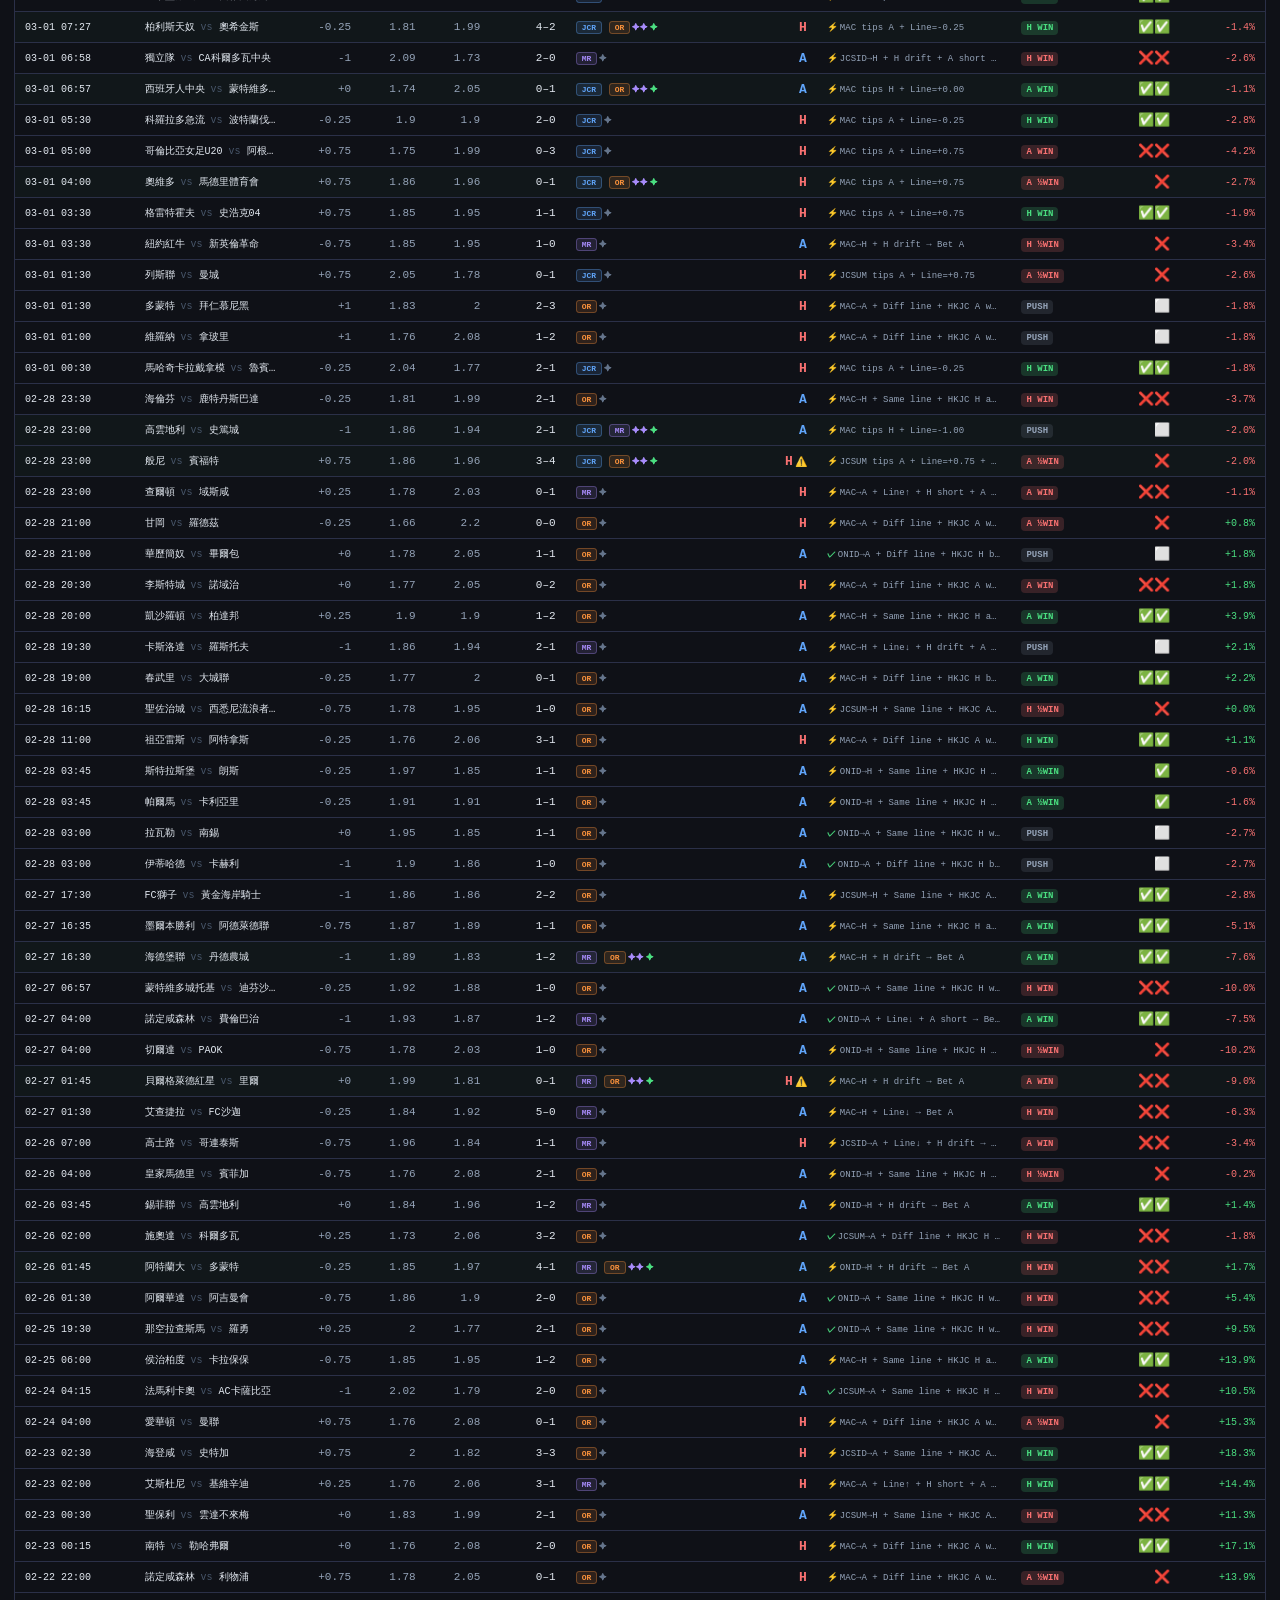
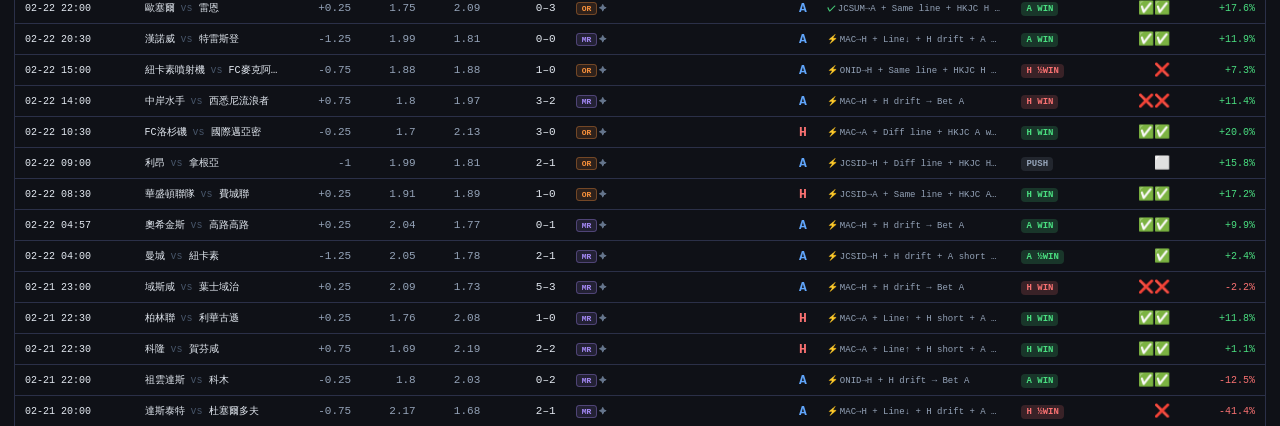
==== commit 39a72999: "Add files via upload" ====
--- a/report.html
+++ b/report.html
@@ -13,7 +13,7 @@
 .rpt-nav-title{font-size:14px;font-weight:800;display:flex;align-items:center;gap:8px}
 .rpt-nav-title .logo-dot{width:9px;height:9px;border-radius:50%;background:var(--accent);box-shadow:0 0 7px var(--accent);flex-shrink:0}
 .rpt-back{padding:5px 12px;border-radius:6px;border:1px solid var(--border);background:var(--surface2);color:var(--muted);font-size:12px;font-family:var(--sans);font-weight:600;text-decoration:none;display:inline-flex;align-items:center;gap:5px}
-.rpt-updated{font-size:10px;color:#94a3b8;font-family:var(--mono)}
+.rpt-updated{font-size:11px;color:#cbd5e1;font-family:var(--mono)}
 
 .rpt-tabs{display:flex;border-bottom:2px solid var(--border);background:var(--surface);overflow-x:auto;-webkit-overflow-scrolling:touch;scrollbar-width:none;padding:0 14px}
 .rpt-tabs::-webkit-scrollbar{display:none}
--- a/css/style.css
+++ b/css/style.css
@@ -13,7 +13,7 @@
 .hstats{display:flex;gap:5px;flex-wrap:wrap}
 .hstat{padding:3px 8px;border-radius:5px;border:1px solid var(--border);color:var(--muted);font-family:var(--mono);font-size:10px;white-space:nowrap}
 .hstat b{color:var(--text)}
-.updated{font-size:10px;color:var(--muted);font-family:var(--mono);white-space:nowrap}
+.updated{font-size:11px;color:#cbd5e1;font-family:var(--mono);white-space:nowrap}
 
 /* FILTERS */
 .filter-header{display:flex;align-items:center;justify-content:space-between;margin-bottom:6px}
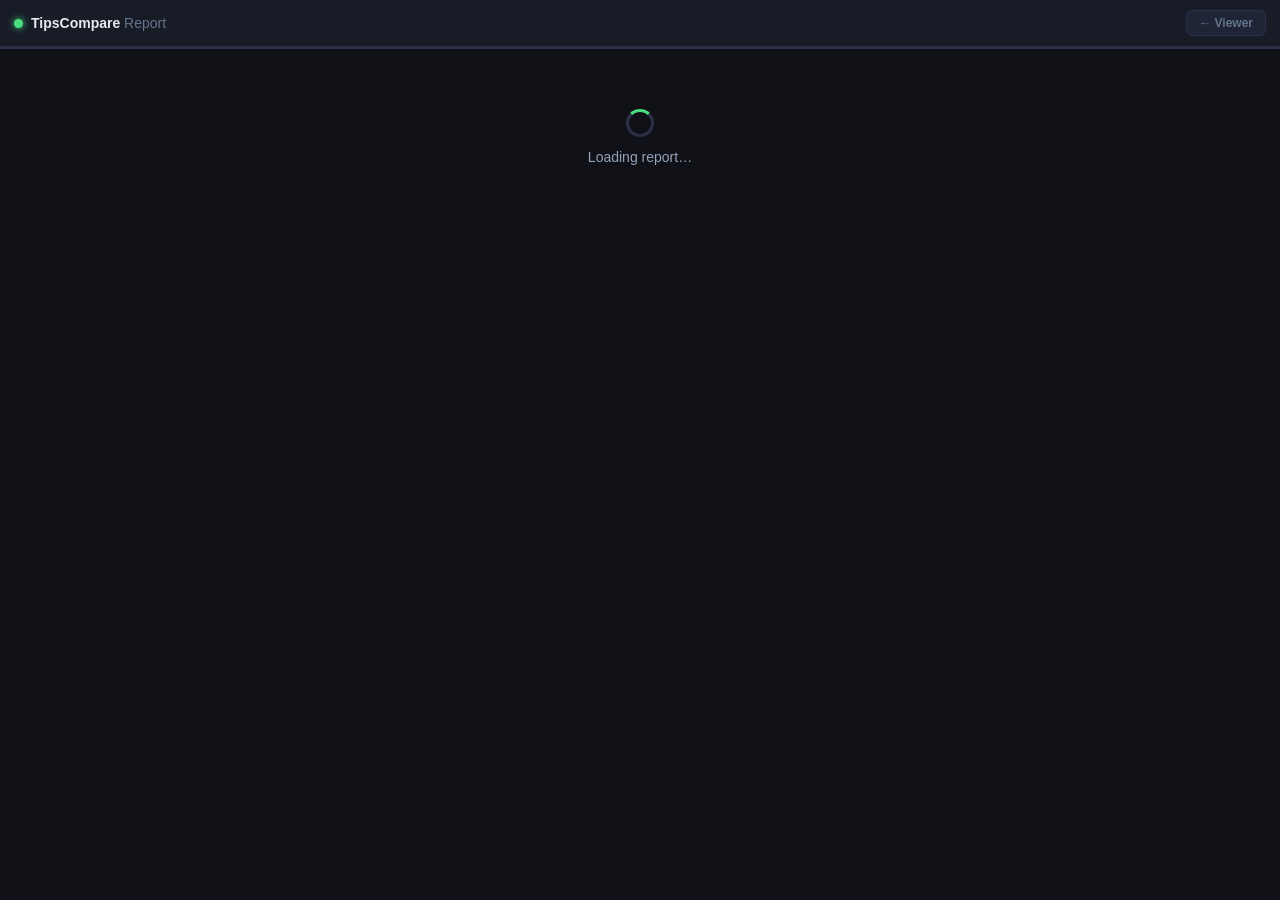
==== commit 73794a06: "Add files via upload" ====
--- a/report.html
+++ b/report.html
@@ -13,7 +13,7 @@
 .rpt-nav-title{font-size:14px;font-weight:800;display:flex;align-items:center;gap:8px}
 .rpt-nav-title .logo-dot{width:9px;height:9px;border-radius:50%;background:var(--accent);box-shadow:0 0 7px var(--accent);flex-shrink:0}
 .rpt-back{padding:5px 12px;border-radius:6px;border:1px solid var(--border);background:var(--surface2);color:var(--muted);font-size:12px;font-family:var(--sans);font-weight:600;text-decoration:none;display:inline-flex;align-items:center;gap:5px}
-.rpt-updated{font-size:11px;color:#cbd5e1;font-family:var(--mono)}
+.rpt-updated{font-size:10px;color:#94a3b8;font-family:var(--mono)}
 
 .rpt-tabs{display:flex;border-bottom:2px solid var(--border);background:var(--surface);overflow-x:auto;-webkit-overflow-scrolling:touch;scrollbar-width:none;padding:0 14px}
 .rpt-tabs::-webkit-scrollbar{display:none}
@@ -200,6 +200,10 @@
   <!-- content injected by renderSixExpert() -->
 </div>
 
+<div class="rpt-section" id="tabCL">
+  <!-- content injected by renderConsLine() -->
+</div>
+
 <div class="rpt-section" id="tab11">
   <!-- content injected by renderJCRelation() -->
 </div>
@@ -237,10 +241,6 @@
 
 <div class="rpt-section" id="tabEL">
   <!-- content injected by renderEffLine() -->
-</div>
-
-<div class="rpt-section" id="tabH2H">
-  <!-- content injected by renderH2HRule() -->
 </div>
 
 <div class="rpt-section" id="tabROI">
@@ -282,6 +282,7 @@
 <script src="js/report-smart.js"></script>
 <script src="js/report-odds.js"></script>
 <script src="js/report-sixexpert.js"></script>
+<script src="js/report-consline.js"></script>
 <script src="js/report-jcrelation.js"></script>
 <script src="js/report-moverule.js"></script>
 <script src="js/report-oddsrule.js"></script>
@@ -291,7 +292,6 @@
 <script src="js/report-bookrules.js"></script>
 <script src="js/report-bookrules2.js"></script>
 <script src="js/report-effline.js"></script>
-<script src="js/report-h2hrule.js"></script>
 
 <script>
 // ═══════════════════════════════════════════════
@@ -300,6 +300,7 @@
 var TABS = [
   { label:'📦 Less Used',    render: renderLess },
   { label:'🎓 Six Expert',    render: renderSixExpert },
+  { label:'🧭 Consensus×Line', render: renderConsLine },
   { label:'🔗 JC Relations', render: renderJCRelation },
   { label:'📡 Move Rules',   render: renderMoveRule },
   { label:'💹 Odds Rules',    render: renderOddsRule },
@@ -309,7 +310,6 @@
   { label:'📚 Book Rules',      render: renderBookRules },
   { label:'📚 Book Rules 2',    render: renderBookRules2 },
   { label:'📏 Effective Line', render: renderEffLine },
-  { label:'⚔️ H2H/Line Rules', render: renderH2HRule },
   { label:'📋 My ROI Charts', render: renderRoiCharts },
 ];
 
@@ -318,7 +318,7 @@
   var bar = document.getElementById('rptTabBar');
   TABS.forEach(function(t, i){
     var el = document.createElement('div');
-    el.className = 'rpt-tab' + (i===5 ? ' active' : '');
+    el.className = 'rpt-tab' + (i===6 ? ' active' : '');
     el.textContent = t.label;
     el.onclick = function(){ showTab(i); };
     bar.appendChild(el);
@@ -391,8 +391,8 @@
       }
       document.getElementById('rptLoading').style.display = 'none';
       document.getElementById('tab14').classList.add('active');
-      drawn[5] = true;
-      TABS[5].render(RD);
+      drawn[6] = true;
+      TABS[6].render(RD);
     })
     .catch(function(e){
       document.getElementById('rptLoading').innerHTML =
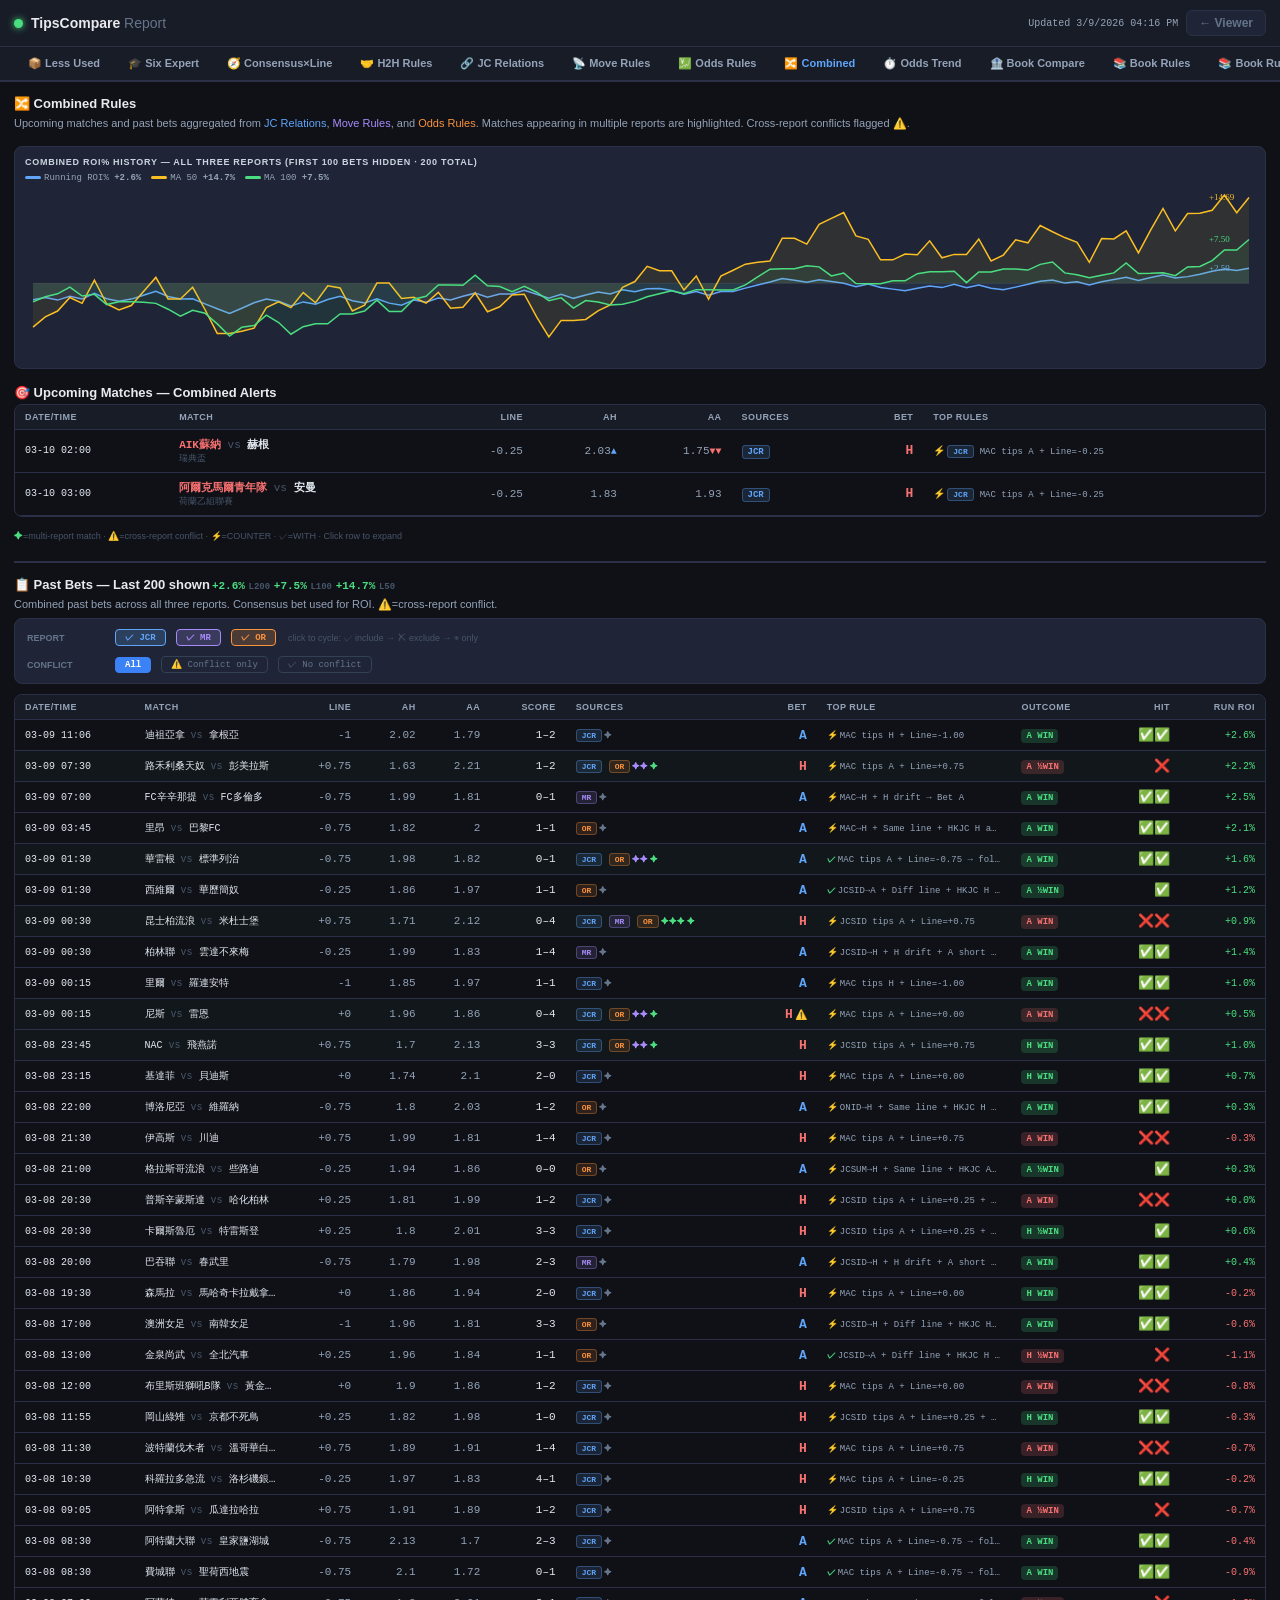
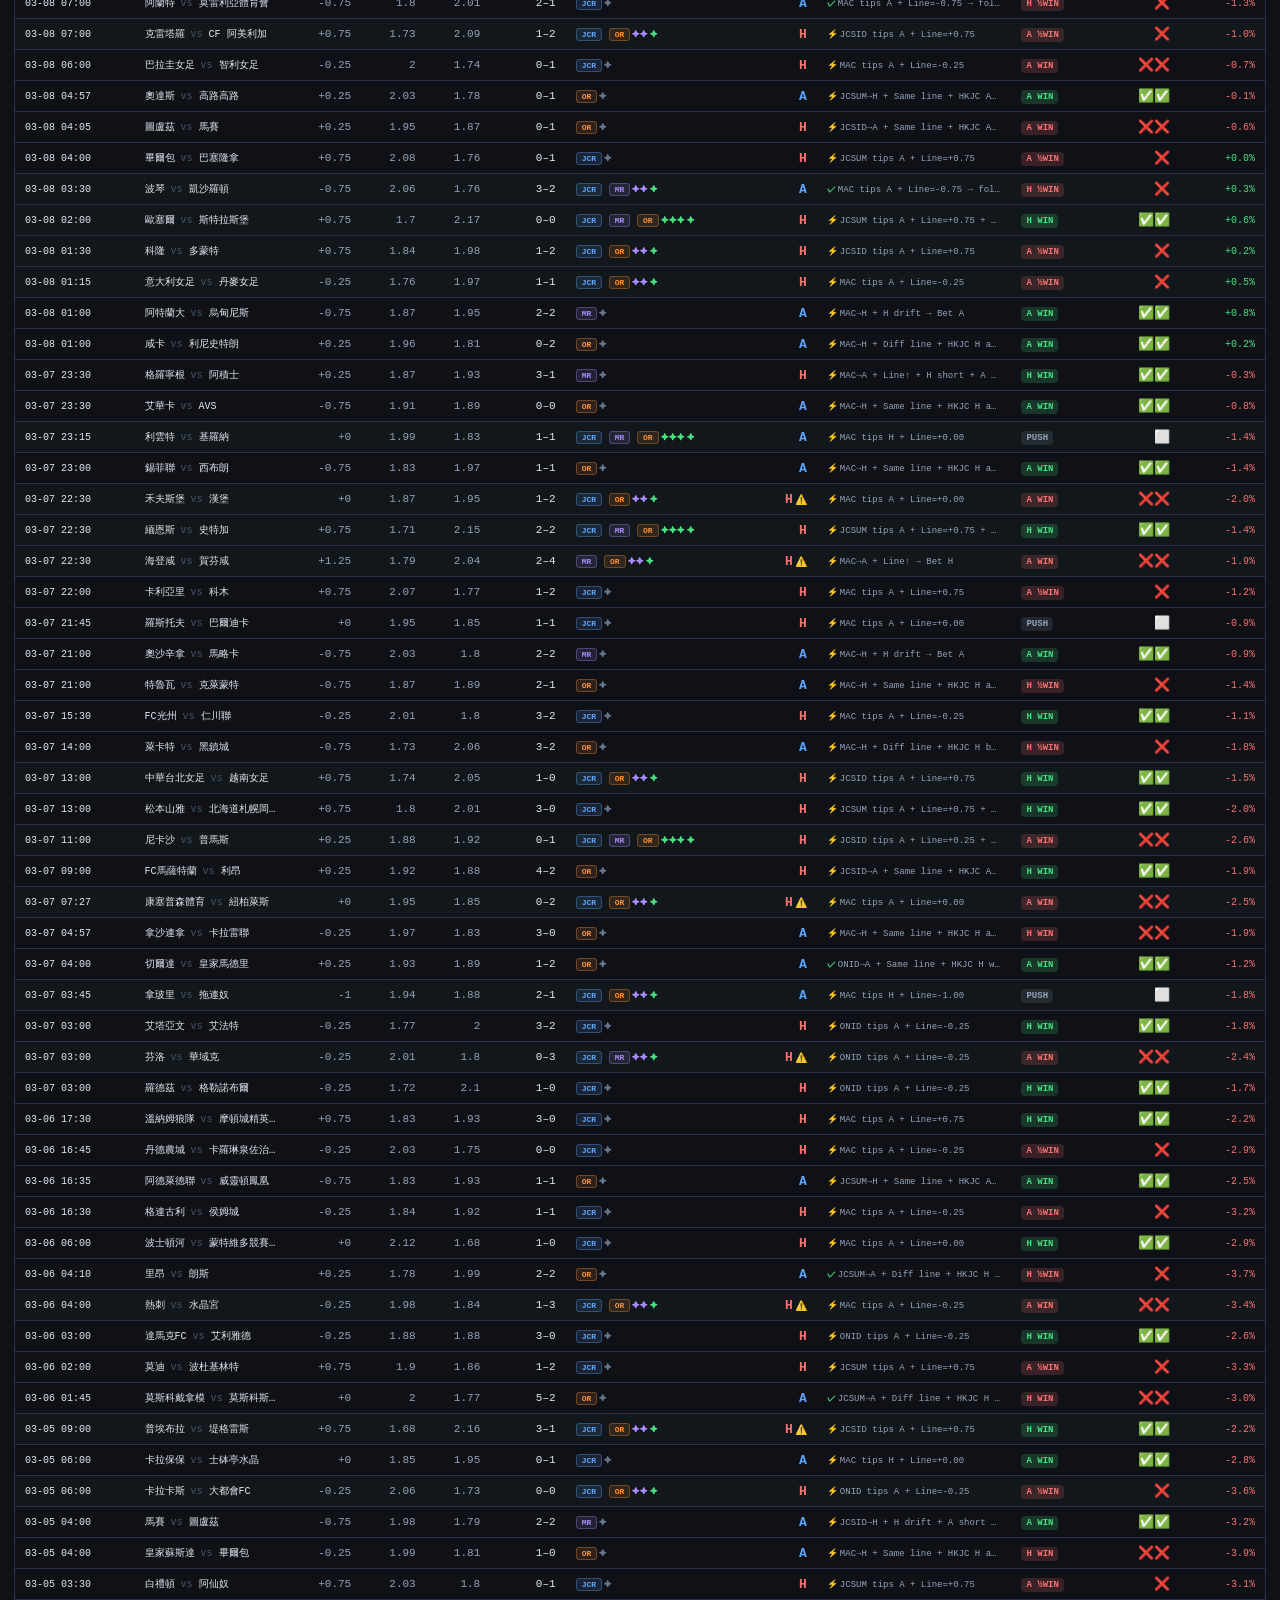
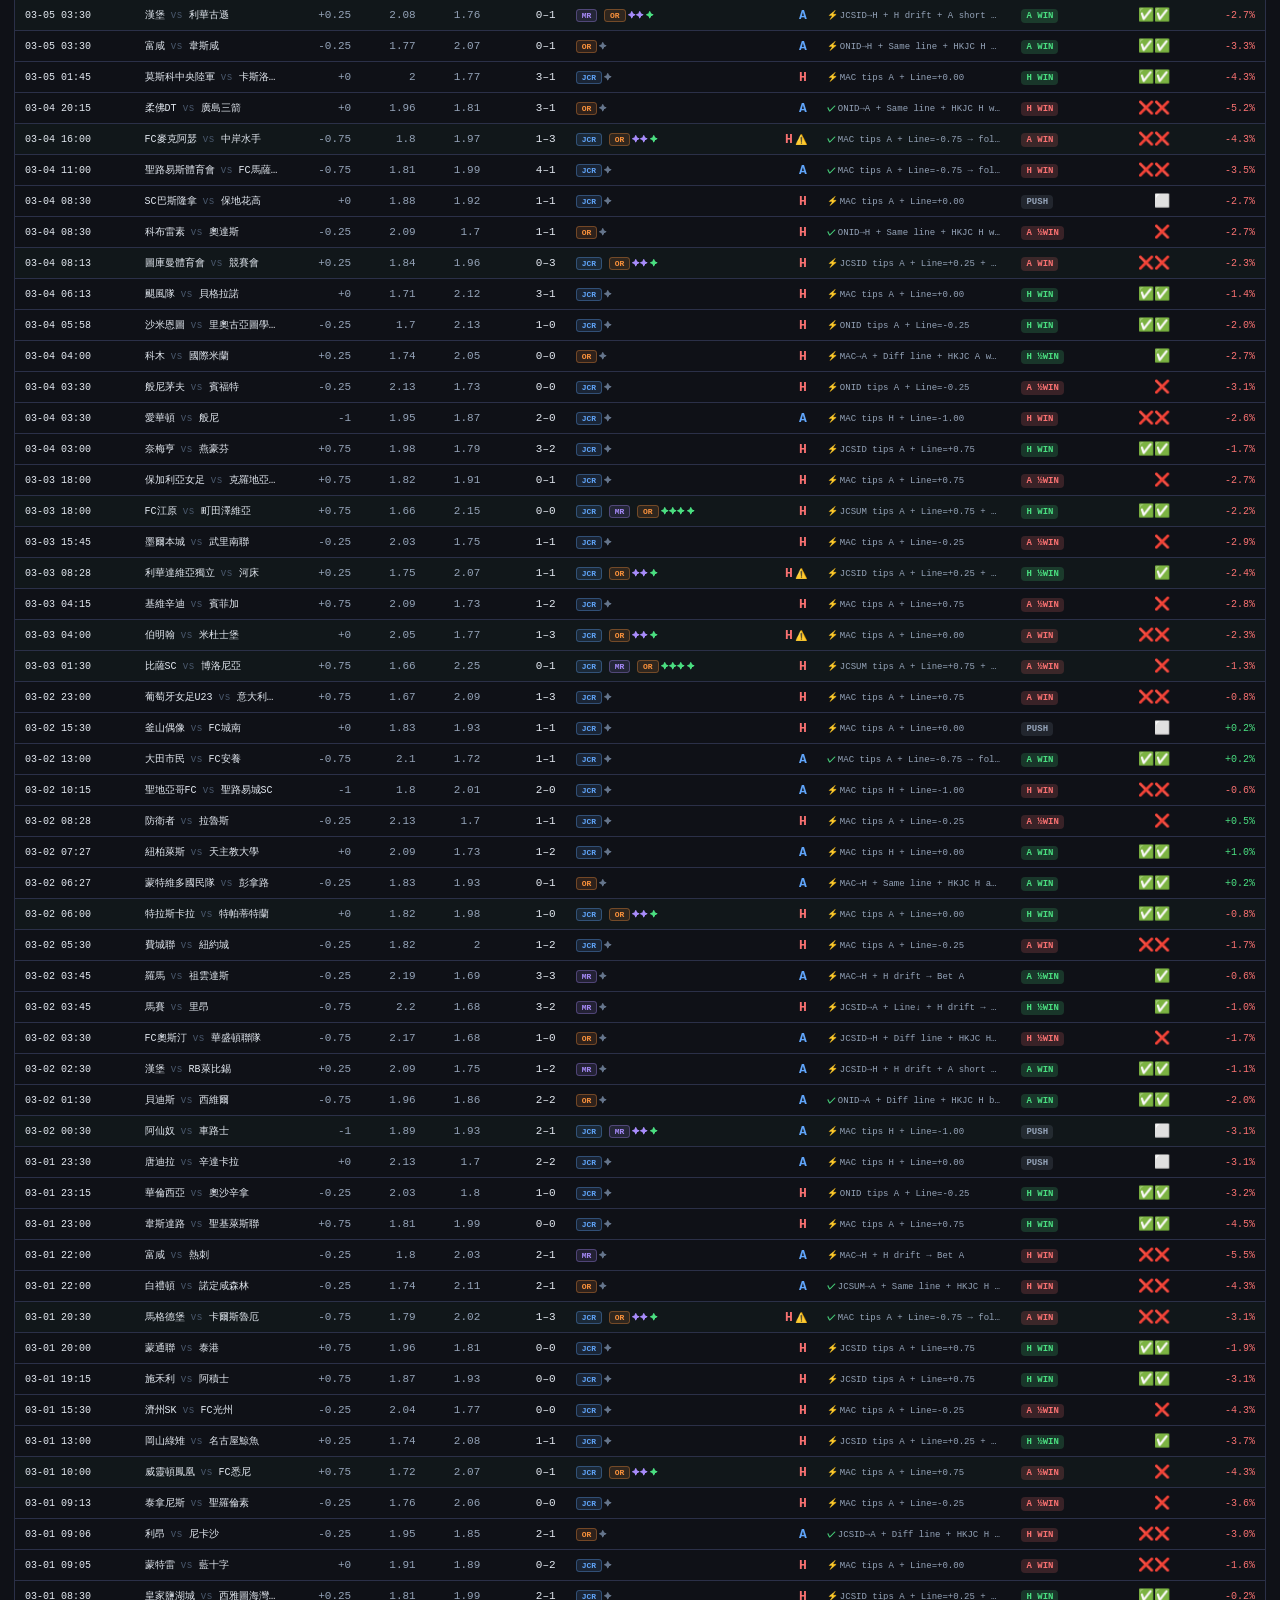
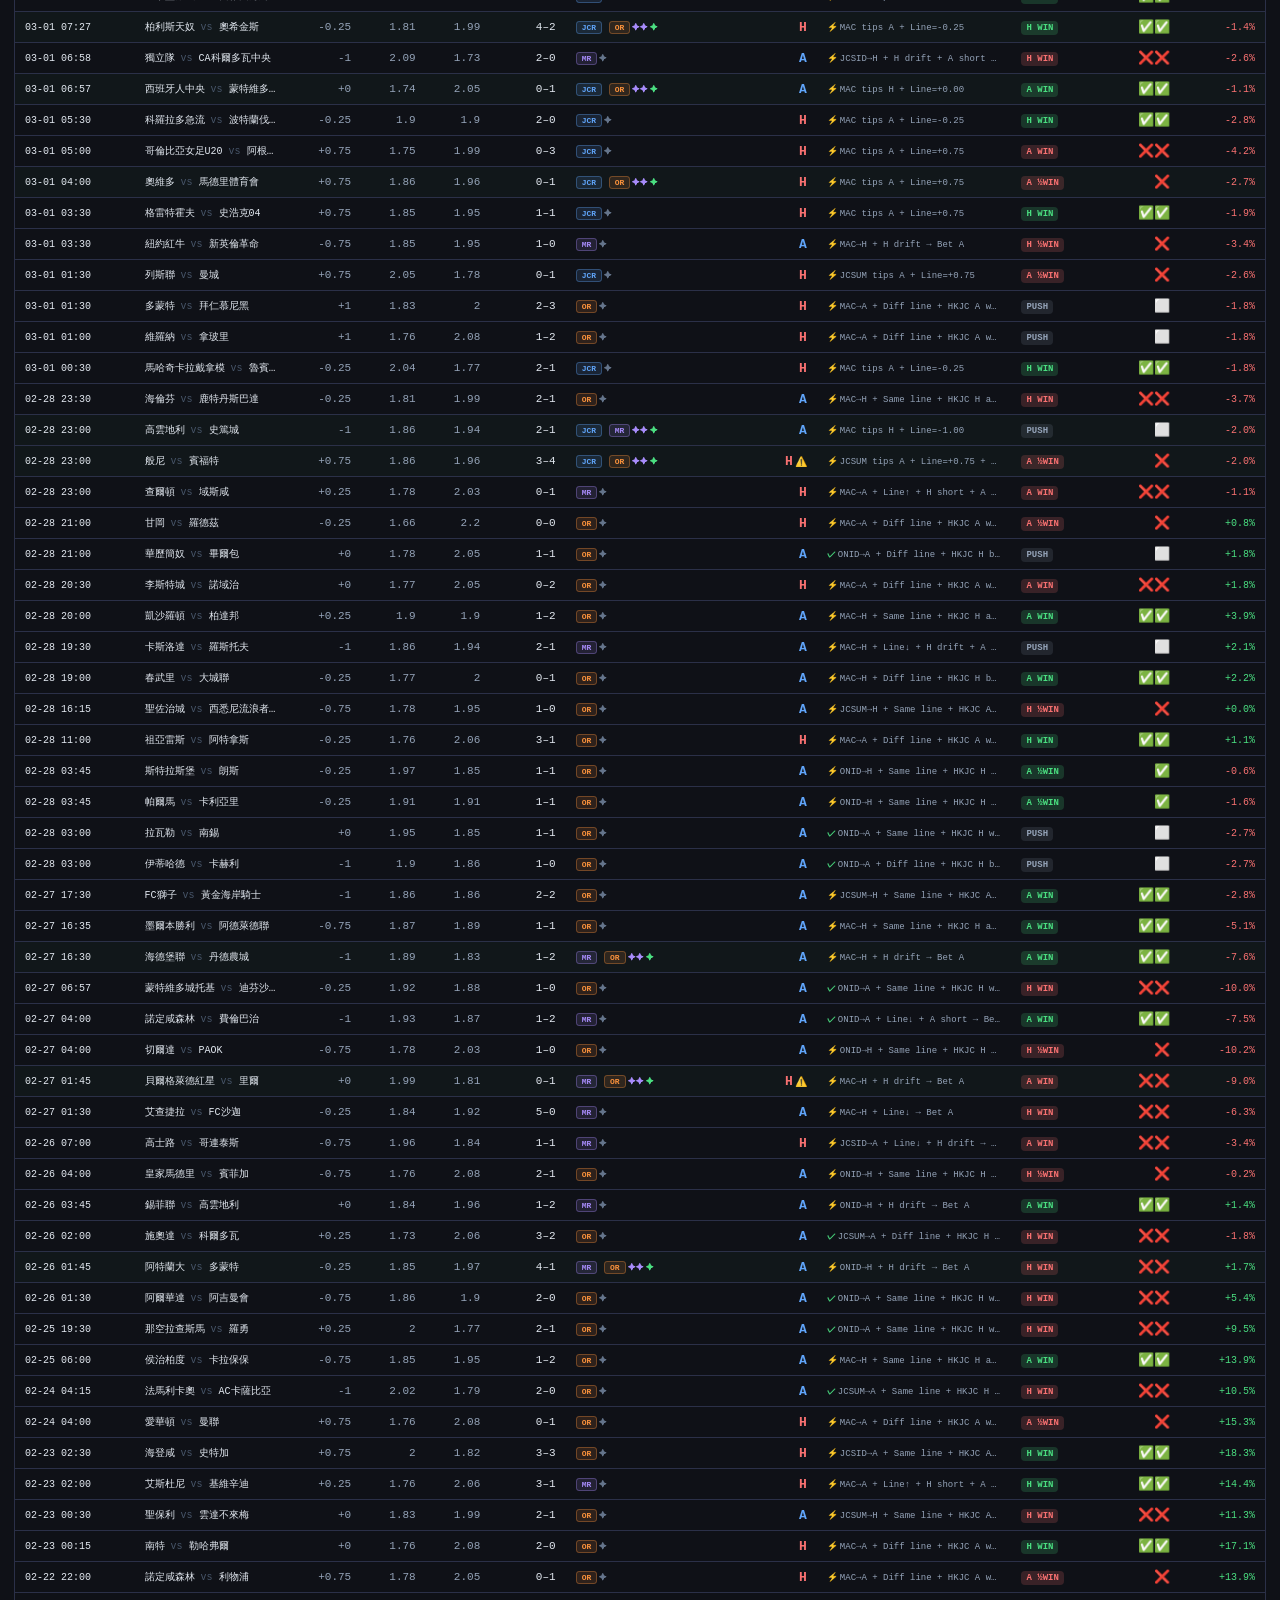
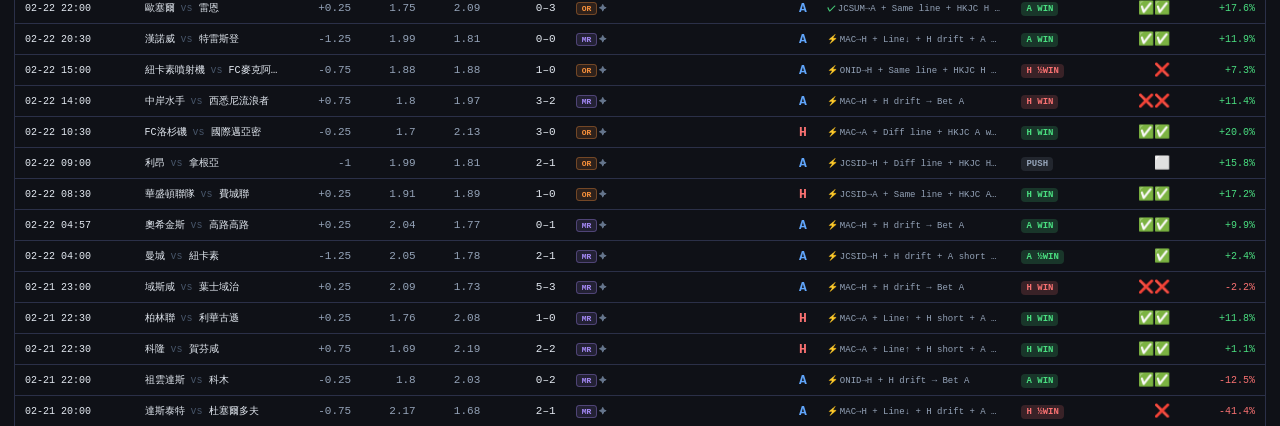
==== commit c1a97320: "Add files via upload" ====
--- a/report.html
+++ b/report.html
@@ -204,6 +204,10 @@
   <!-- content injected by renderConsLine() -->
 </div>
 
+<div class="rpt-section" id="tabH2H">
+  <!-- content injected by renderH2HRule() -->
+</div>
+
 <div class="rpt-section" id="tab11">
   <!-- content injected by renderJCRelation() -->
 </div>
@@ -283,6 +287,7 @@
 <script src="js/report-odds.js"></script>
 <script src="js/report-sixexpert.js"></script>
 <script src="js/report-consline.js"></script>
+<script src="js/report-h2hrule.js"></script>
 <script src="js/report-jcrelation.js"></script>
 <script src="js/report-moverule.js"></script>
 <script src="js/report-oddsrule.js"></script>
@@ -301,6 +306,7 @@
   { label:'📦 Less Used',    render: renderLess },
   { label:'🎓 Six Expert',    render: renderSixExpert },
   { label:'🧭 Consensus×Line', render: renderConsLine },
+  { label:'🤝 H2H Rules',      render: renderH2HRule },
   { label:'🔗 JC Relations', render: renderJCRelation },
   { label:'📡 Move Rules',   render: renderMoveRule },
   { label:'💹 Odds Rules',    render: renderOddsRule },
@@ -318,7 +324,7 @@
   var bar = document.getElementById('rptTabBar');
   TABS.forEach(function(t, i){
     var el = document.createElement('div');
-    el.className = 'rpt-tab' + (i===6 ? ' active' : '');
+    el.className = 'rpt-tab' + (i===7 ? ' active' : '');
     el.textContent = t.label;
     el.onclick = function(){ showTab(i); };
     bar.appendChild(el);
@@ -391,8 +397,8 @@
       }
       document.getElementById('rptLoading').style.display = 'none';
       document.getElementById('tab14').classList.add('active');
-      drawn[6] = true;
-      TABS[6].render(RD);
+      drawn[7] = true;
+      TABS[7].render(RD);
     })
     .catch(function(e){
       document.getElementById('rptLoading').innerHTML =
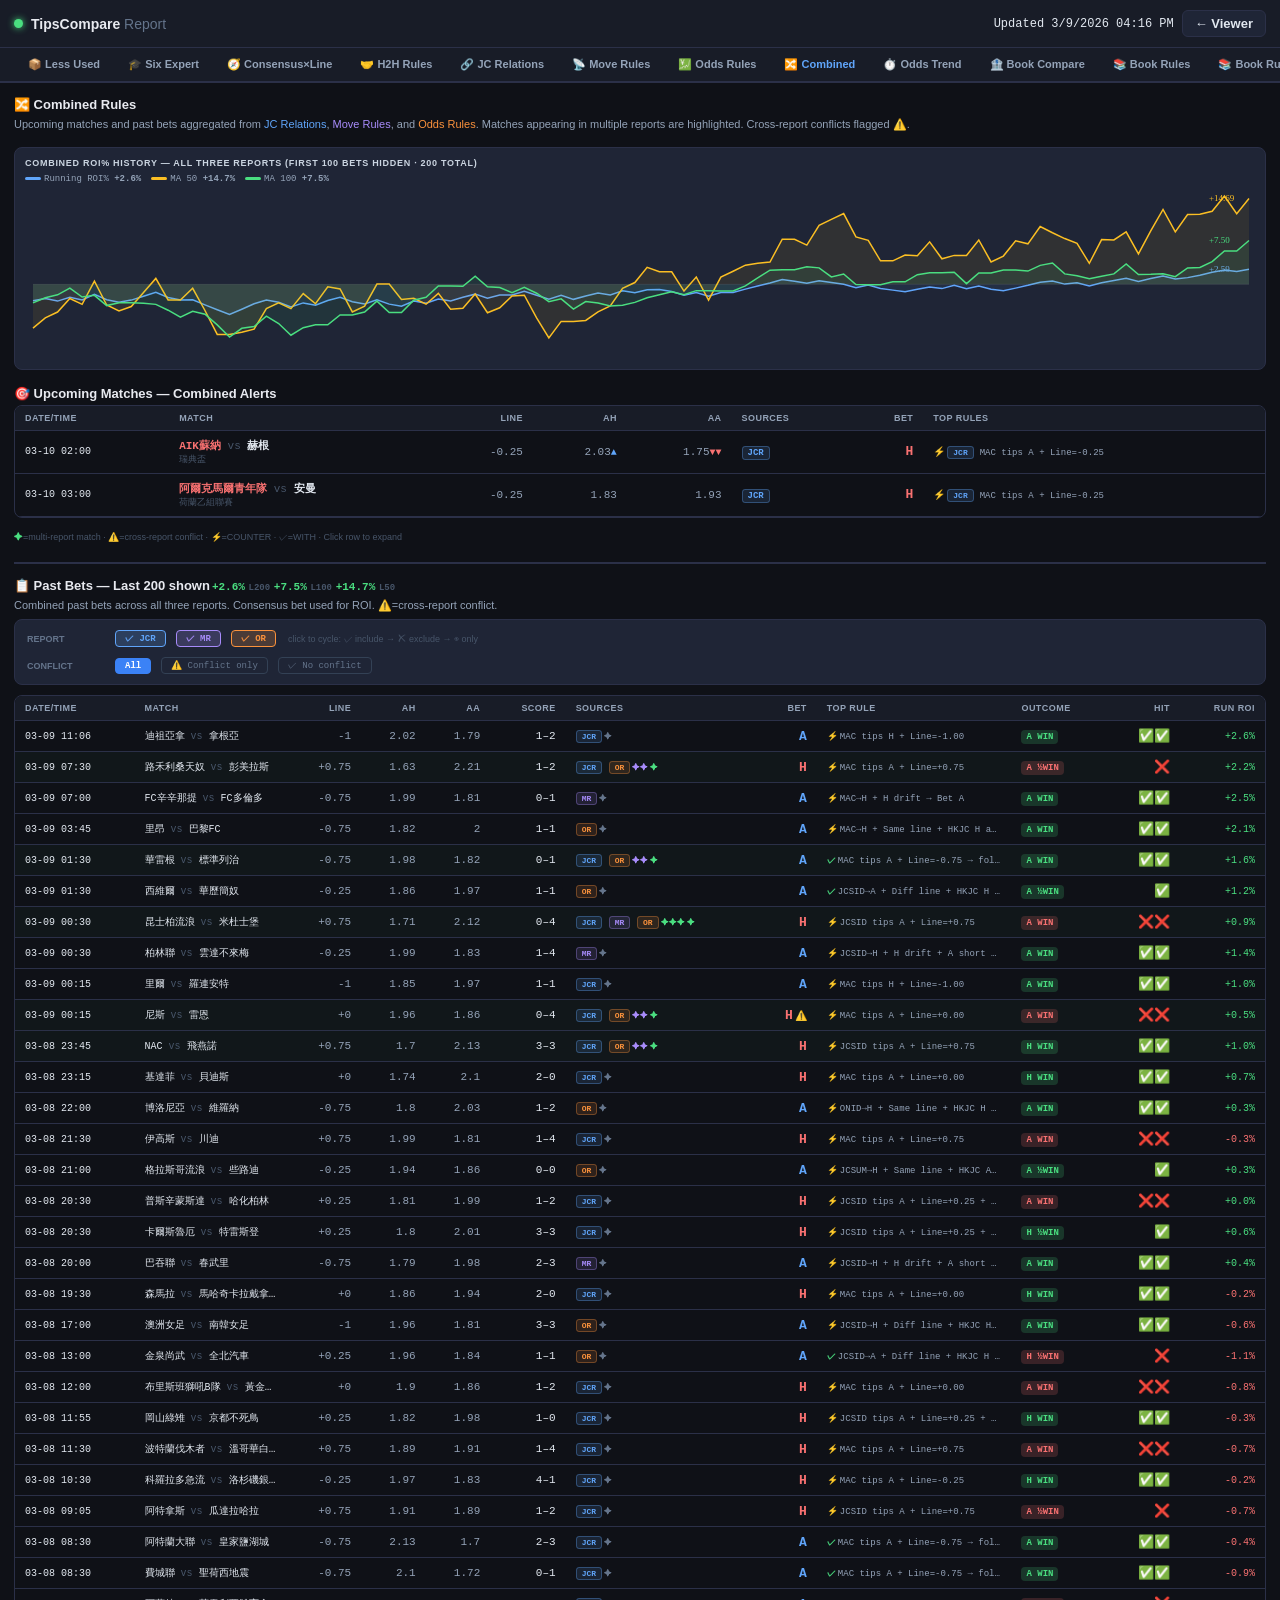
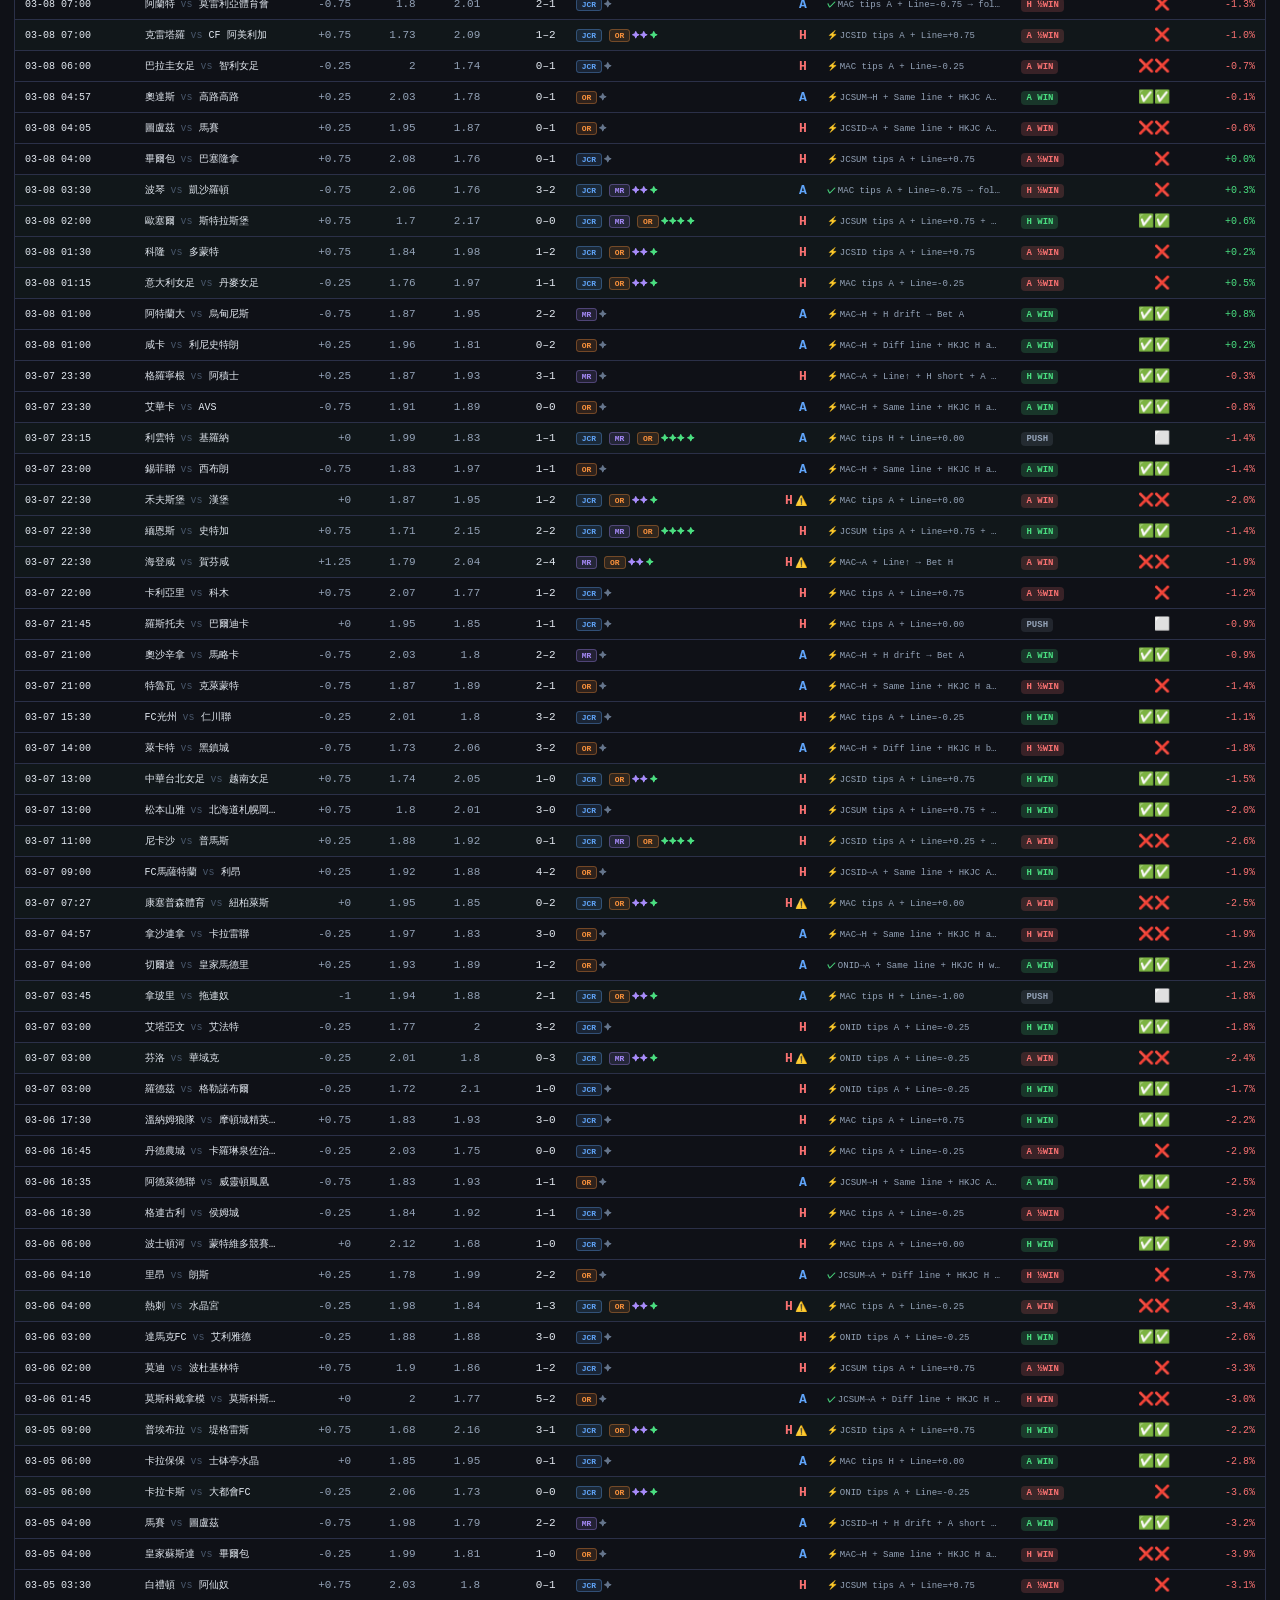
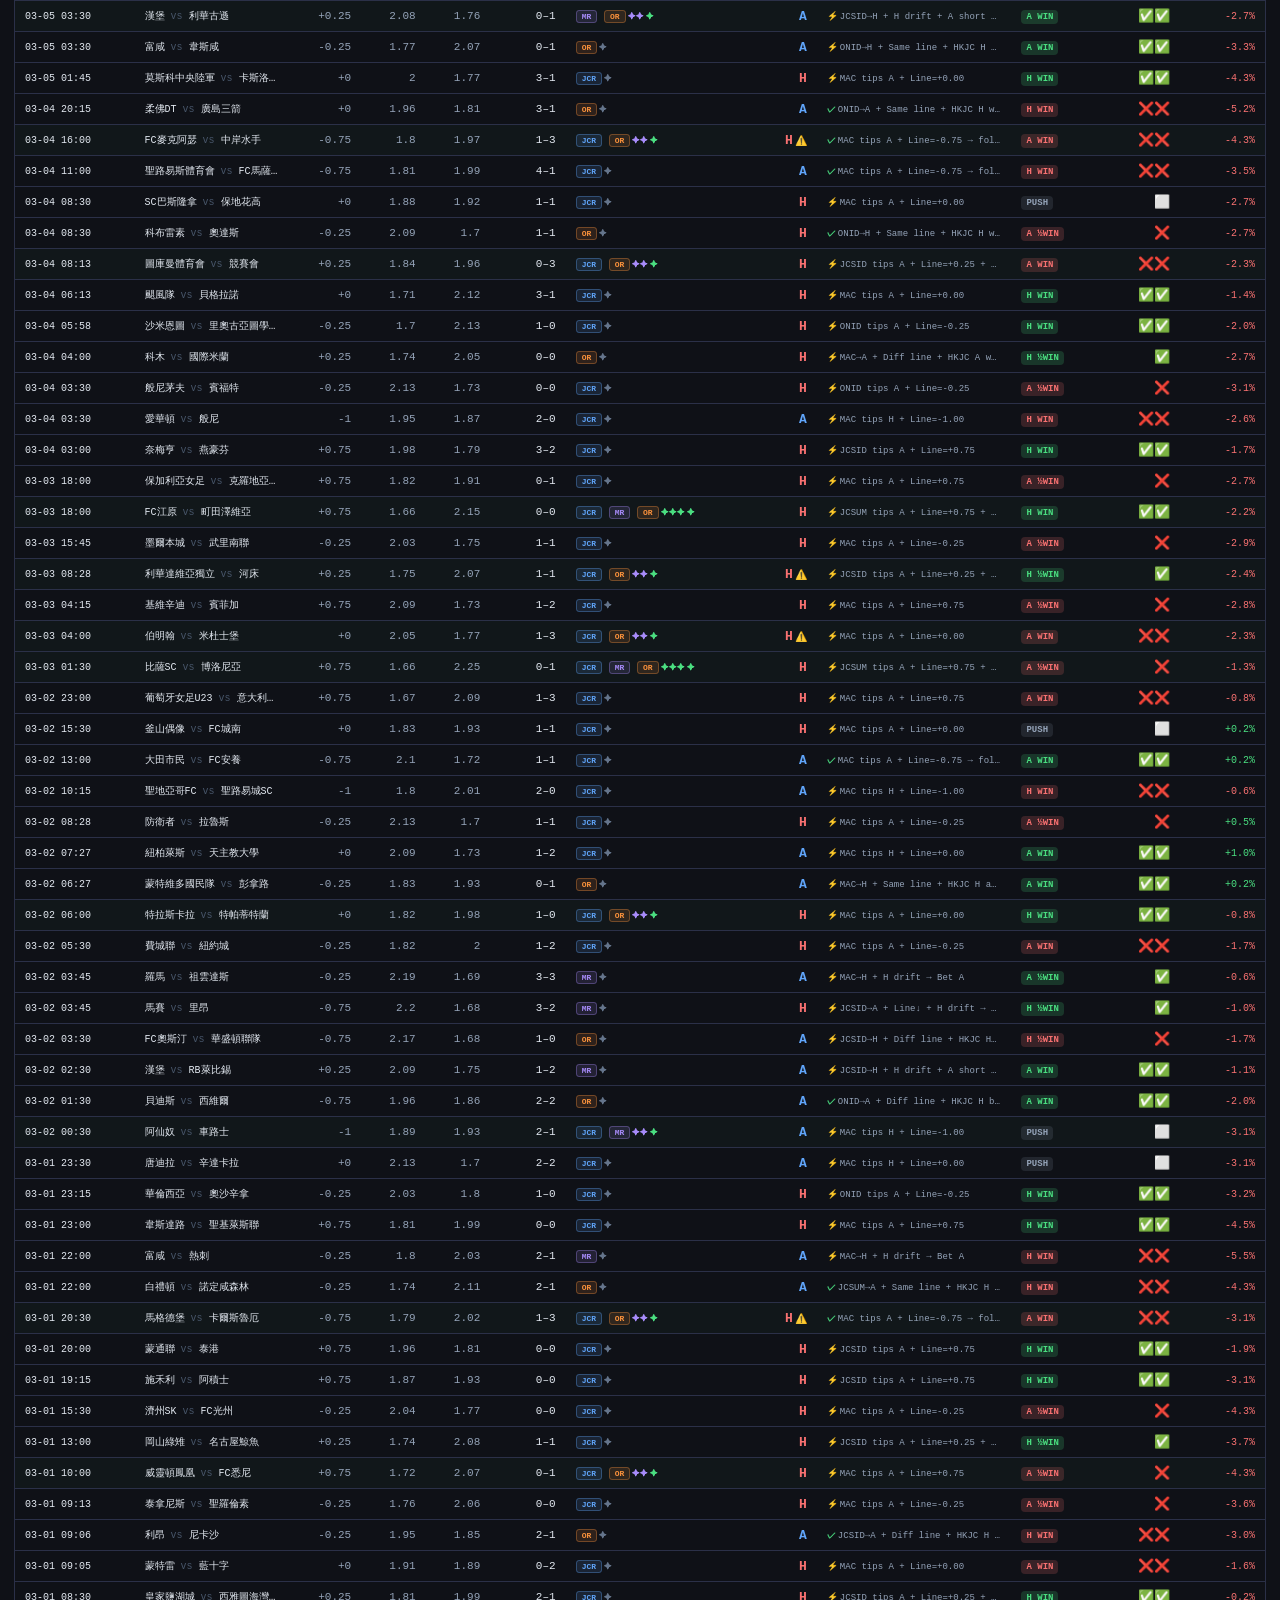
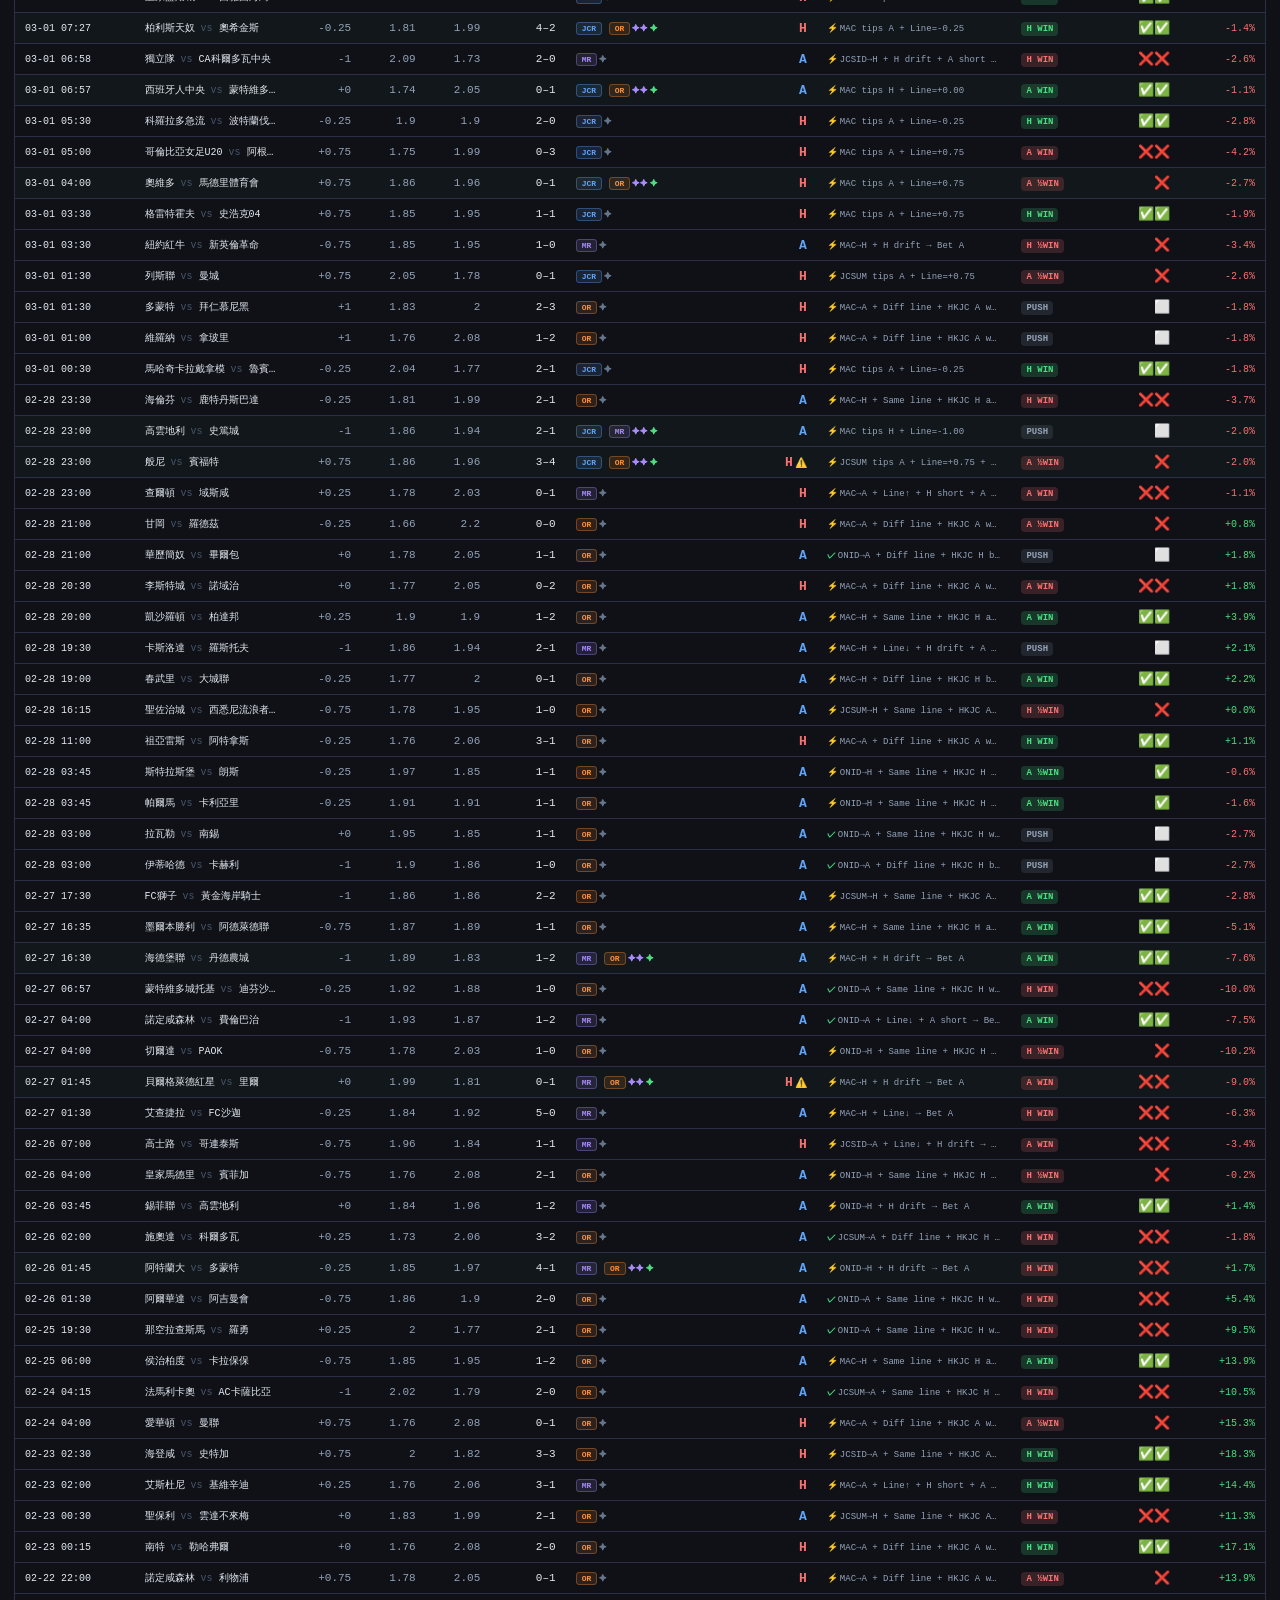
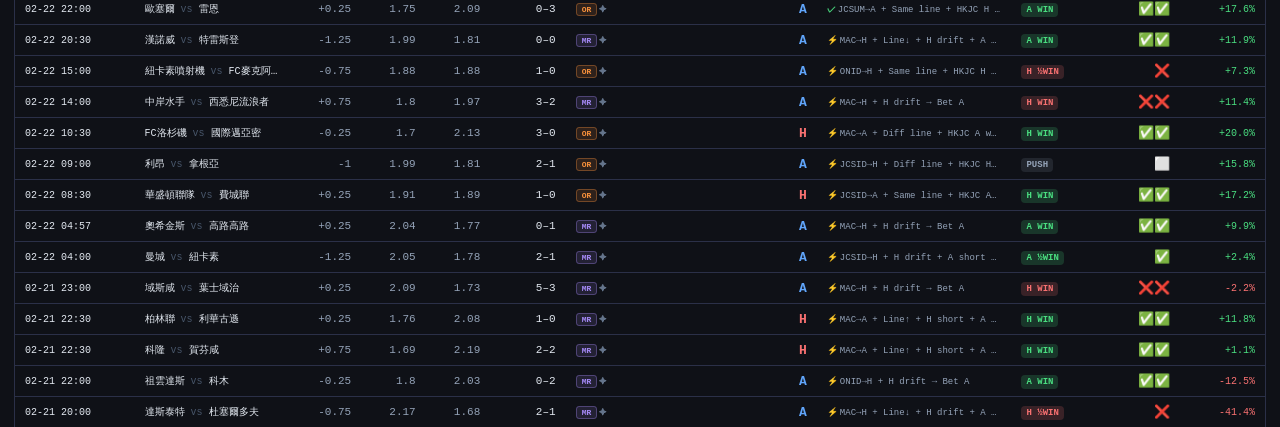
==== commit f8fe3a98: "Add files via upload" ====
--- a/report.html
+++ b/report.html
@@ -12,8 +12,8 @@
 .rpt-nav{background:var(--surface);border-bottom:1px solid var(--border);padding:10px 14px;display:flex;align-items:center;justify-content:space-between;position:sticky;top:0;z-index:100}
 .rpt-nav-title{font-size:14px;font-weight:800;display:flex;align-items:center;gap:8px}
 .rpt-nav-title .logo-dot{width:9px;height:9px;border-radius:50%;background:var(--accent);box-shadow:0 0 7px var(--accent);flex-shrink:0}
-.rpt-back{padding:5px 12px;border-radius:6px;border:1px solid var(--border);background:var(--surface2);color:var(--muted);font-size:12px;font-family:var(--sans);font-weight:600;text-decoration:none;display:inline-flex;align-items:center;gap:5px}
-.rpt-updated{font-size:10px;color:#94a3b8;font-family:var(--mono)}
+.rpt-back{padding:5px 12px;border-radius:6px;border:1px solid var(--border);background:var(--surface2);color:#e2e8f0;font-size:13px;font-family:var(--sans);font-weight:600;text-decoration:none;display:inline-flex;align-items:center;gap:5px}
+.rpt-updated{font-size:12px;color:#e2e8f0;font-family:var(--mono)}
 
 .rpt-tabs{display:flex;border-bottom:2px solid var(--border);background:var(--surface);overflow-x:auto;-webkit-overflow-scrolling:touch;scrollbar-width:none;padding:0 14px}
 .rpt-tabs::-webkit-scrollbar{display:none}
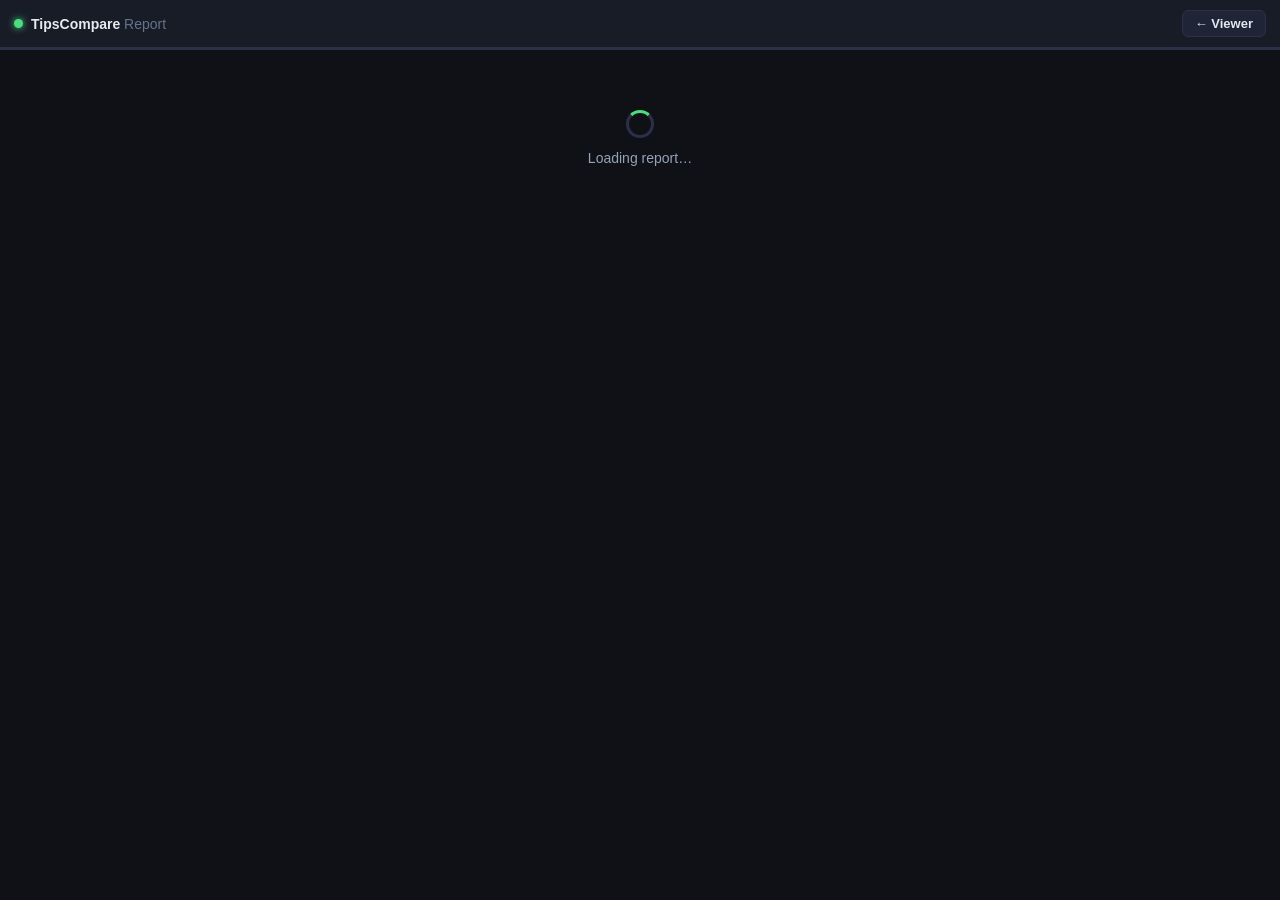
==== commit bb098a50: "Add files via upload" ====
--- a/report.html
+++ b/report.html
@@ -208,6 +208,10 @@
   <!-- content injected by renderH2HRule() -->
 </div>
 
+<div class="rpt-section" id="tabDF">
+  <!-- content injected by renderDeepFav() -->
+</div>
+
 <div class="rpt-section" id="tab11">
   <!-- content injected by renderJCRelation() -->
 </div>
@@ -307,6 +311,7 @@
   { label:'🎓 Six Expert',    render: renderSixExpert },
   { label:'🧭 Consensus×Line', render: renderConsLine },
   { label:'🤝 H2H Rules',      render: renderH2HRule },
+  { label:'🏰 Deep Home Fav',  render: renderDeepFav },
   { label:'🔗 JC Relations', render: renderJCRelation },
   { label:'📡 Move Rules',   render: renderMoveRule },
   { label:'💹 Odds Rules',    render: renderOddsRule },
@@ -324,7 +329,7 @@
   var bar = document.getElementById('rptTabBar');
   TABS.forEach(function(t, i){
     var el = document.createElement('div');
-    el.className = 'rpt-tab' + (i===7 ? ' active' : '');
+    el.className = 'rpt-tab' + (i===8 ? ' active' : '');
     el.textContent = t.label;
     el.onclick = function(){ showTab(i); };
     bar.appendChild(el);
@@ -397,8 +402,8 @@
       }
       document.getElementById('rptLoading').style.display = 'none';
       document.getElementById('tab14').classList.add('active');
-      drawn[7] = true;
-      TABS[7].render(RD);
+      drawn[8] = true;
+      TABS[8].render(RD);
     })
     .catch(function(e){
       document.getElementById('rptLoading').innerHTML =
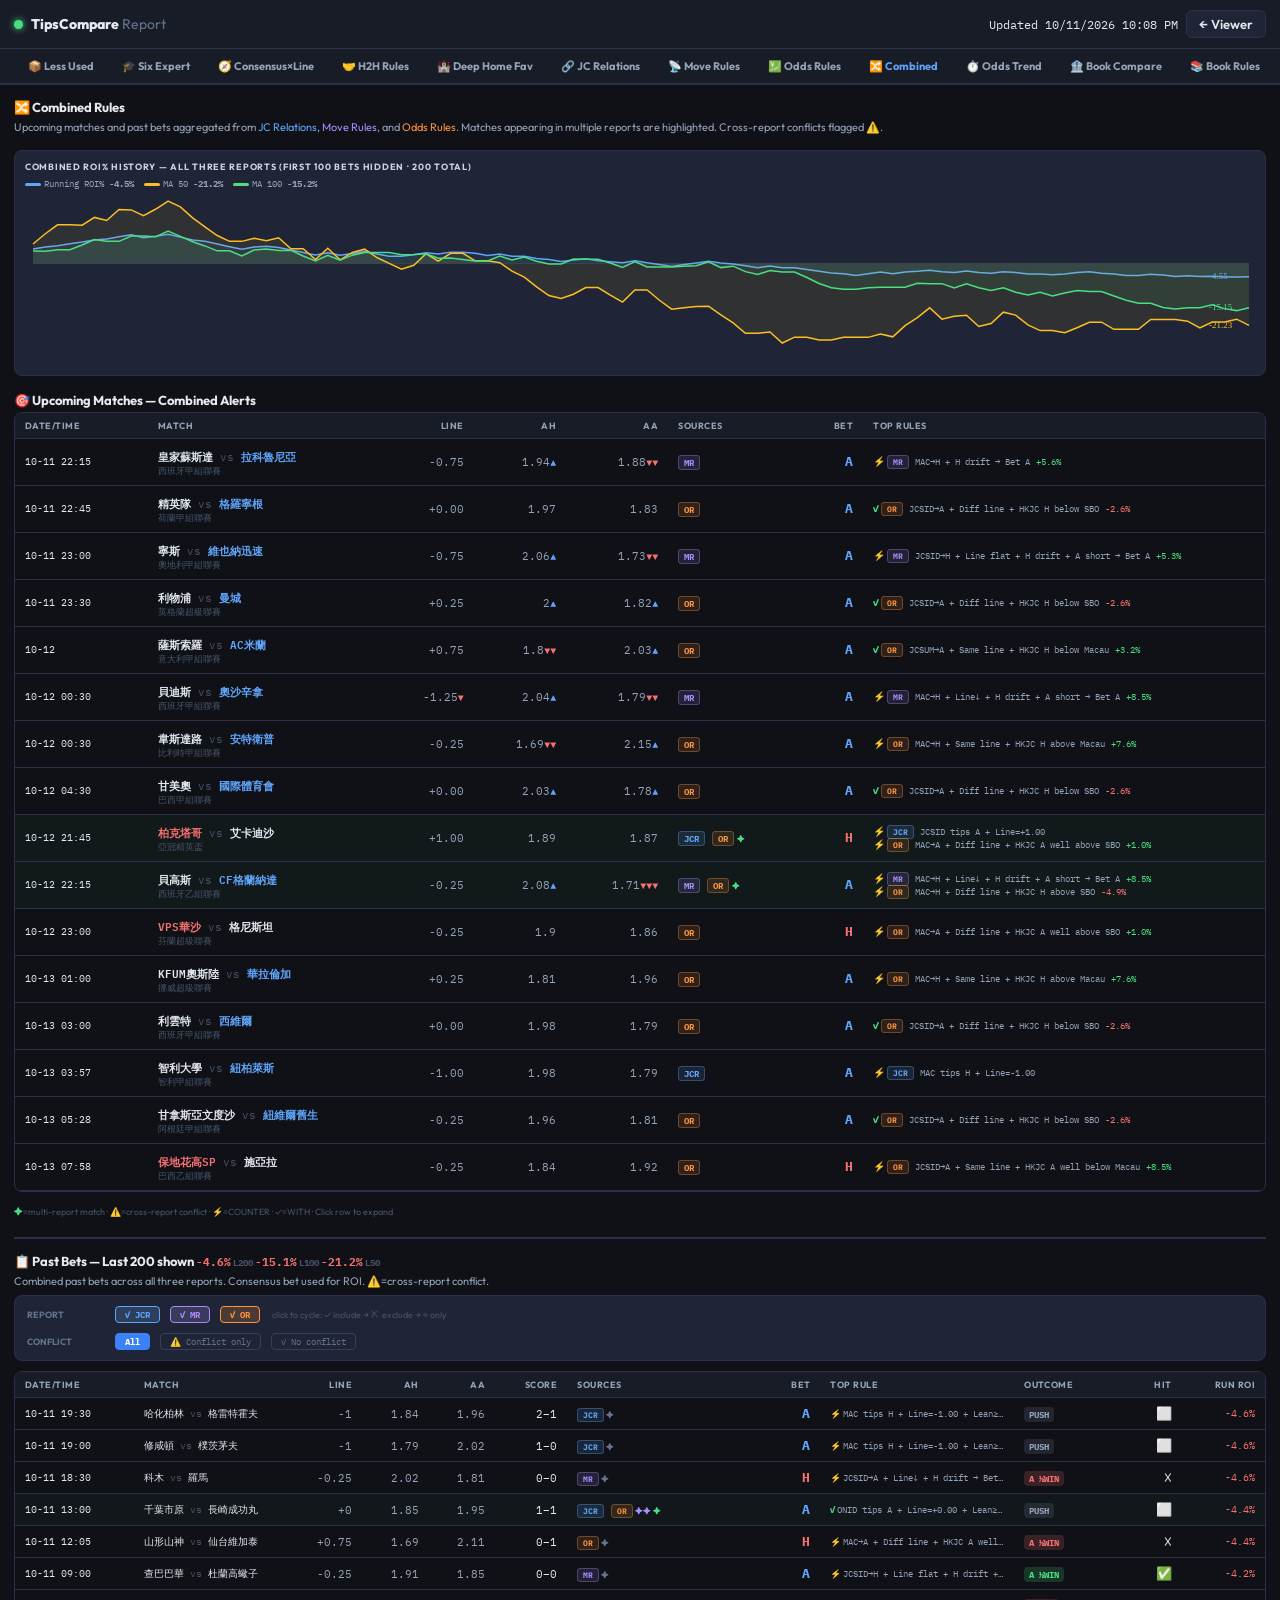
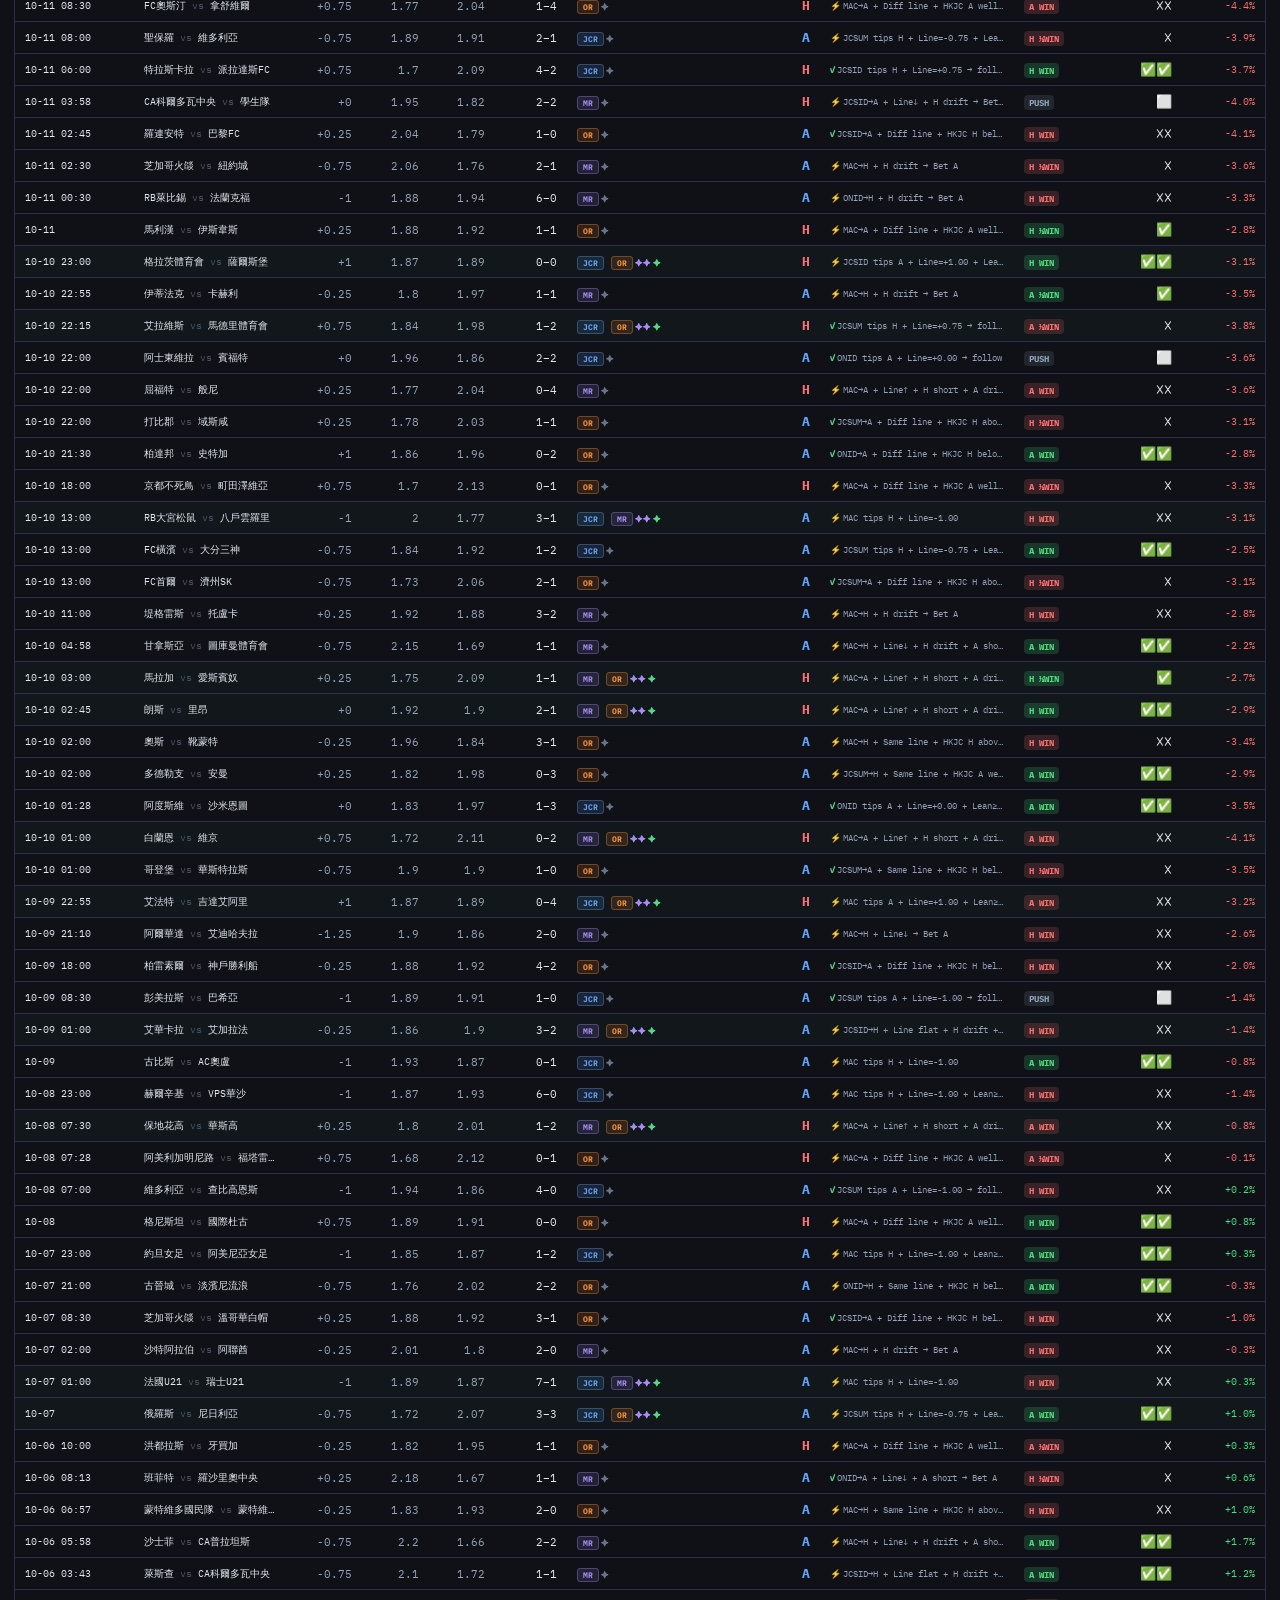
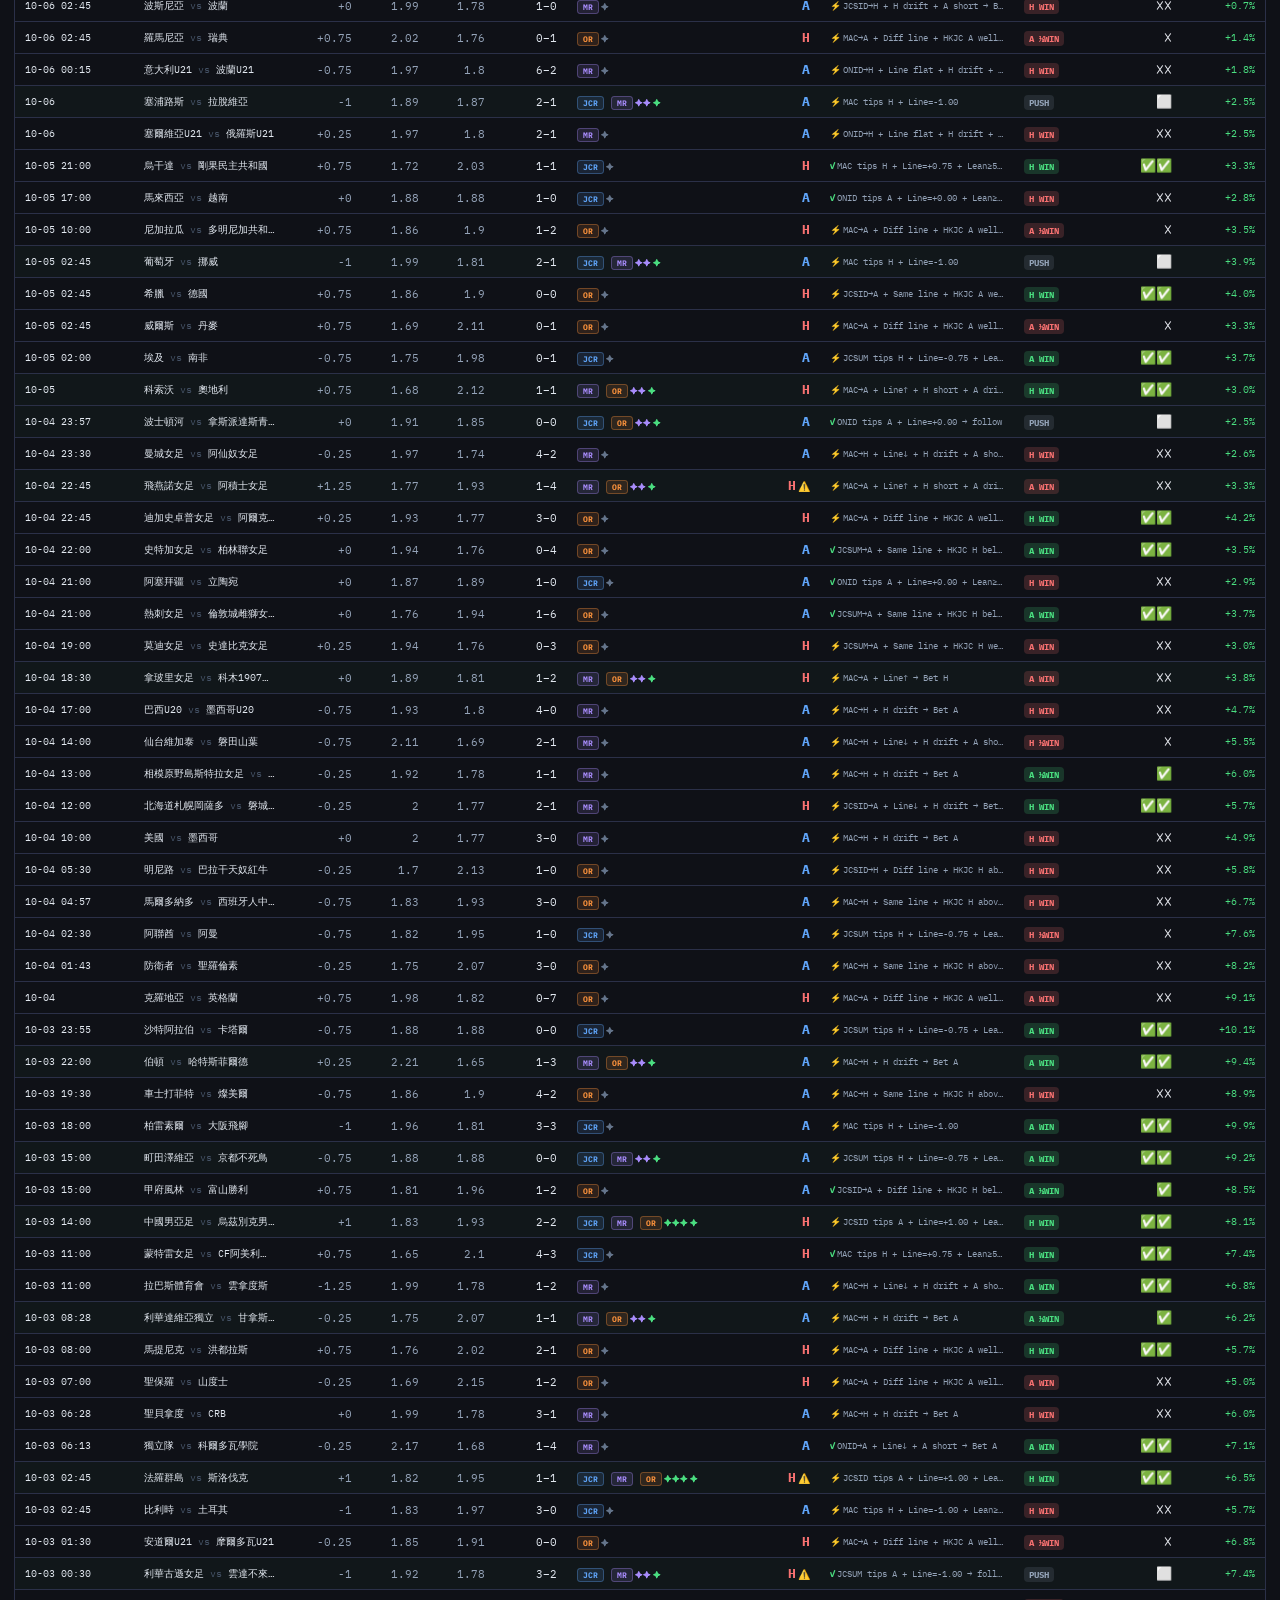
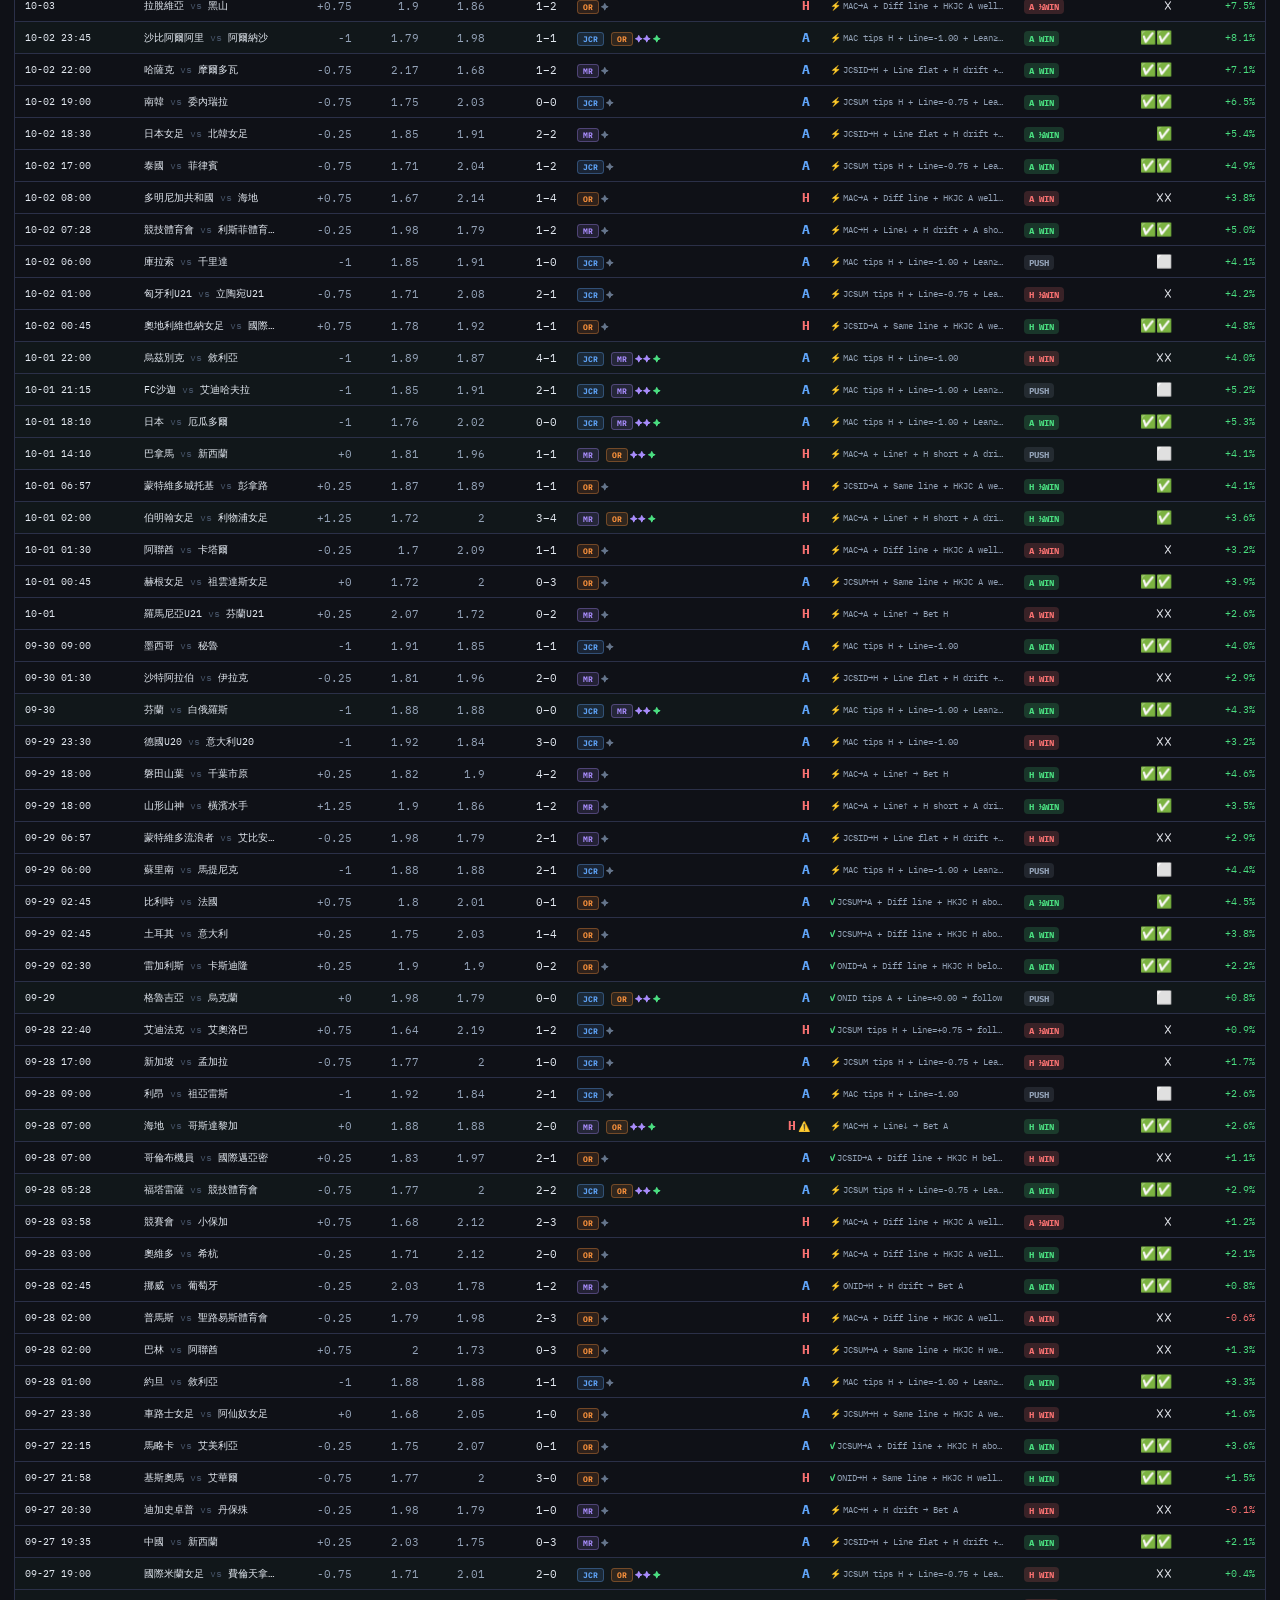
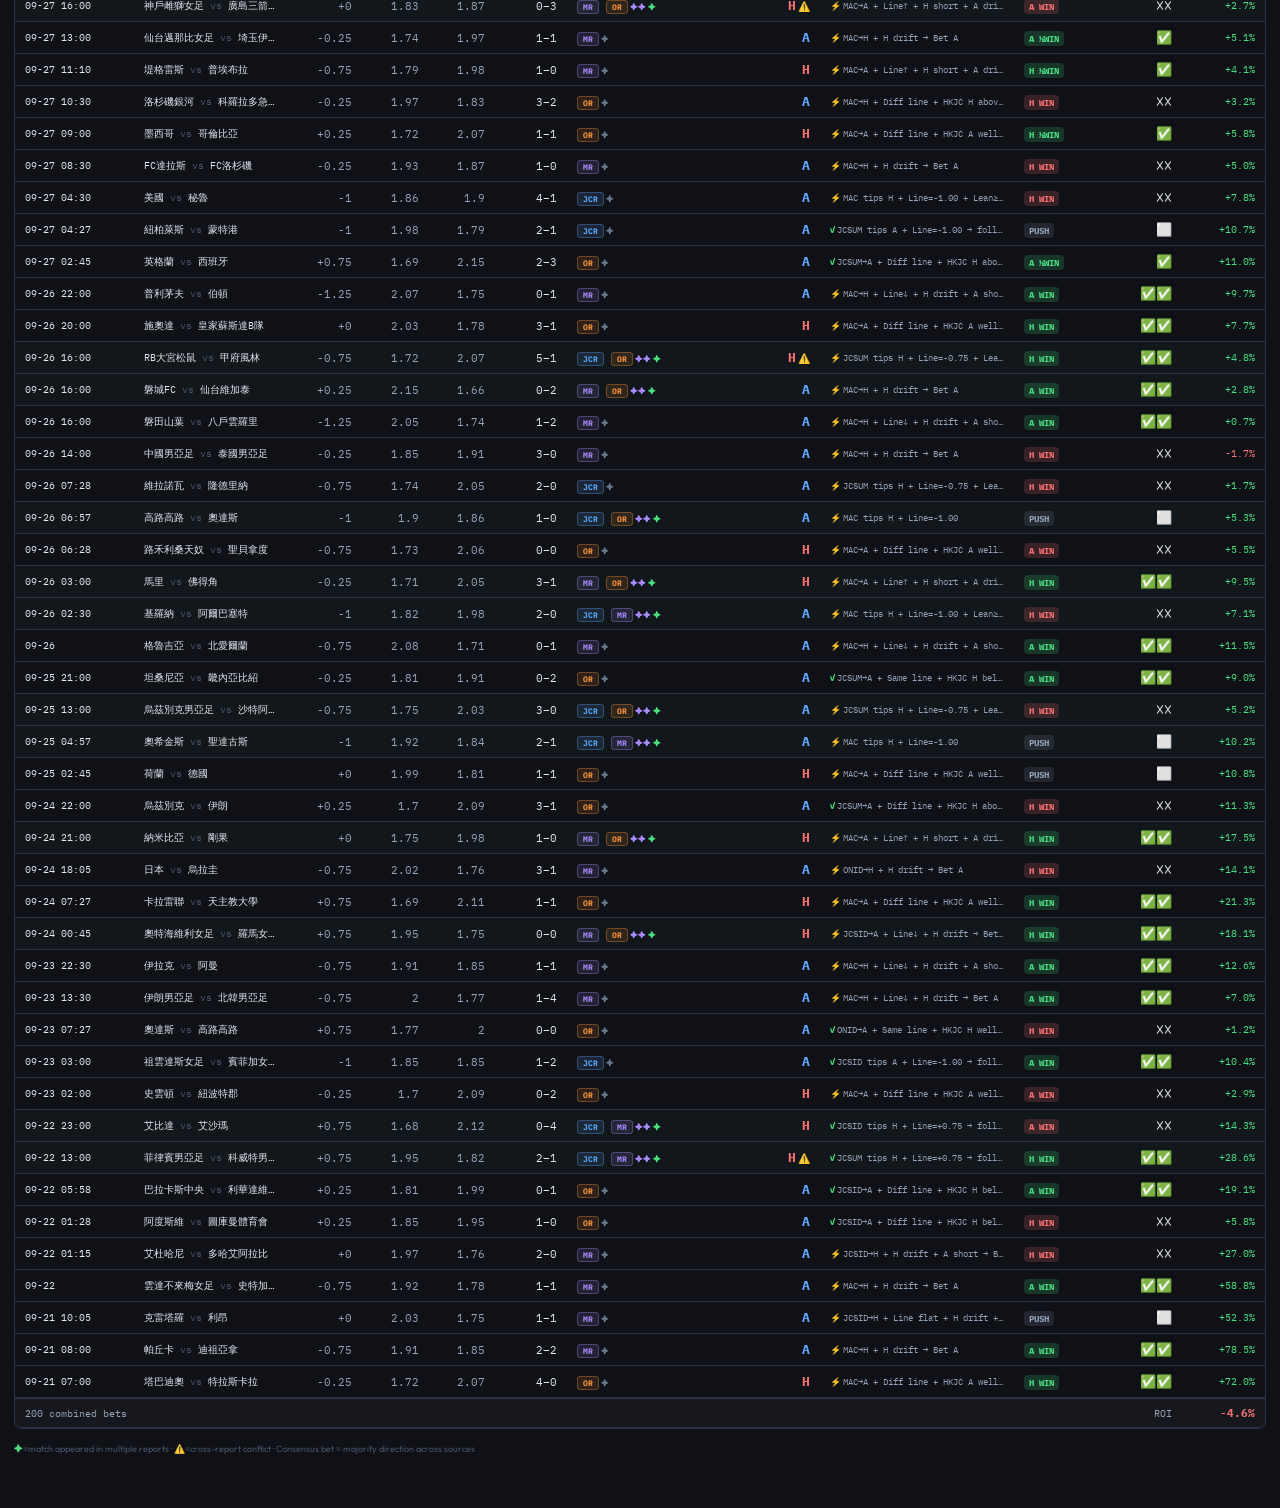
==== commit 797f2928: "Add files via upload" ====
--- a/report.html
+++ b/report.html
@@ -4,6 +4,9 @@
 <meta charset="UTF-8"/>
 <meta name="viewport" content="width=device-width, initial-scale=1.0, maximum-scale=1.0"/>
 <title>TipsCompare — Report</title>
+<link rel="preconnect" href="https://fonts.googleapis.com"/>
+<link rel="preconnect" href="https://fonts.gstatic.com" crossorigin/>
+<link rel="stylesheet" href="https://fonts.googleapis.com/css2?family=IBM+Plex+Mono:wght@400;600;700&family=Outfit:wght@400;500;600;700;800;900&display=swap"/>
 <link rel="stylesheet" href="css/style.css"/>
 <style>
 html,body{overflow:auto;height:auto}
@@ -44,6 +47,9 @@
 .rpt-table tr:last-child td{border-bottom:none}
 .rpt-table tr:hover td{background:var(--surface2)}
 .rpt-table .num{text-align:right}
+/* Nested tables inside expandable report rows (e.g. Book Compare lean breakdown) */
+.rpt-table table td{padding:7px 10px;border-bottom:1px solid var(--border);white-space:nowrap;font-family:var(--mono)}
+.rpt-table table tr:last-child td{border-bottom:none}
 
 .sm-grid{display:flex;flex-direction:column;gap:8px;margin-bottom:14px}
 .sm-card{background:var(--surface2);border:1px solid rgba(251,191,36,.25);border-radius:10px;padding:12px 14px}
@@ -168,11 +174,9 @@
   <div class="sm-grid" id="smartGrid"></div>
 </div>
 
-<!-- TAB 5: LINE × EXPERT -->
 <!-- TAB 6: ODDS ANALYSIS -->
 <div class="rpt-subsection" id="tab6">
   <div class="rpt-title">AsiaLine × Expert Signal Analysis</div>
-</div>
   <div class="rpt-sub">Each chart = one AsiaLine × Expert Signal combination. H bet (red) vs A bet (blue). Sub-filters (Market Lean, Line Movement, Vig) appear beneath when N≥30.</div>
   <div class="odds-filter-bar">
     <span class="odds-filter-label">Show:</span>
@@ -180,7 +184,7 @@
     <button class="odds-btn"        data-mode="n80"    onclick="oddsSetFilter('n80')">N≥80</button>
     <button class="odds-btn"        data-mode="n80_h"  onclick="oddsSetFilter('n80_h')">N≥80 · H pref</button>
     <button class="odds-btn"        data-mode="n80_a"  onclick="oddsSetFilter('n80_a')">N≥80 · A pref</button>
-    <button class="odds-btn"        data-mode="n80_any"onclick="oddsSetFilter('n80_any')">N≥80 · Either pref</button>
+    <button class="odds-btn"        data-mode="n80_any" onclick="oddsSetFilter('n80_any')">N≥80 · Either pref</button>
     <span class="odds-filter-hint" id="oddsFilterHint"></span>
   </div>
   <div id="oddsChartsArea"></div>
@@ -194,7 +198,7 @@
     <tbody id="tbOdds"></tbody>
   </table></div>
 </div>
-
+</div><!-- /tabLess -->
 
 <div class="rpt-section" id="tab8">
   <!-- content injected by renderSixExpert() -->
@@ -279,8 +283,6 @@
        { label:'🔖 My Tab', render: renderMyTab },
   ═══════════════════════════════════════════════
 -->
-
-<!-- JS modules: core first, then one file per tab -->
 
 <!-- JS modules: core first, then one file per tab -->
 <script src="js/report-core.js"></script>
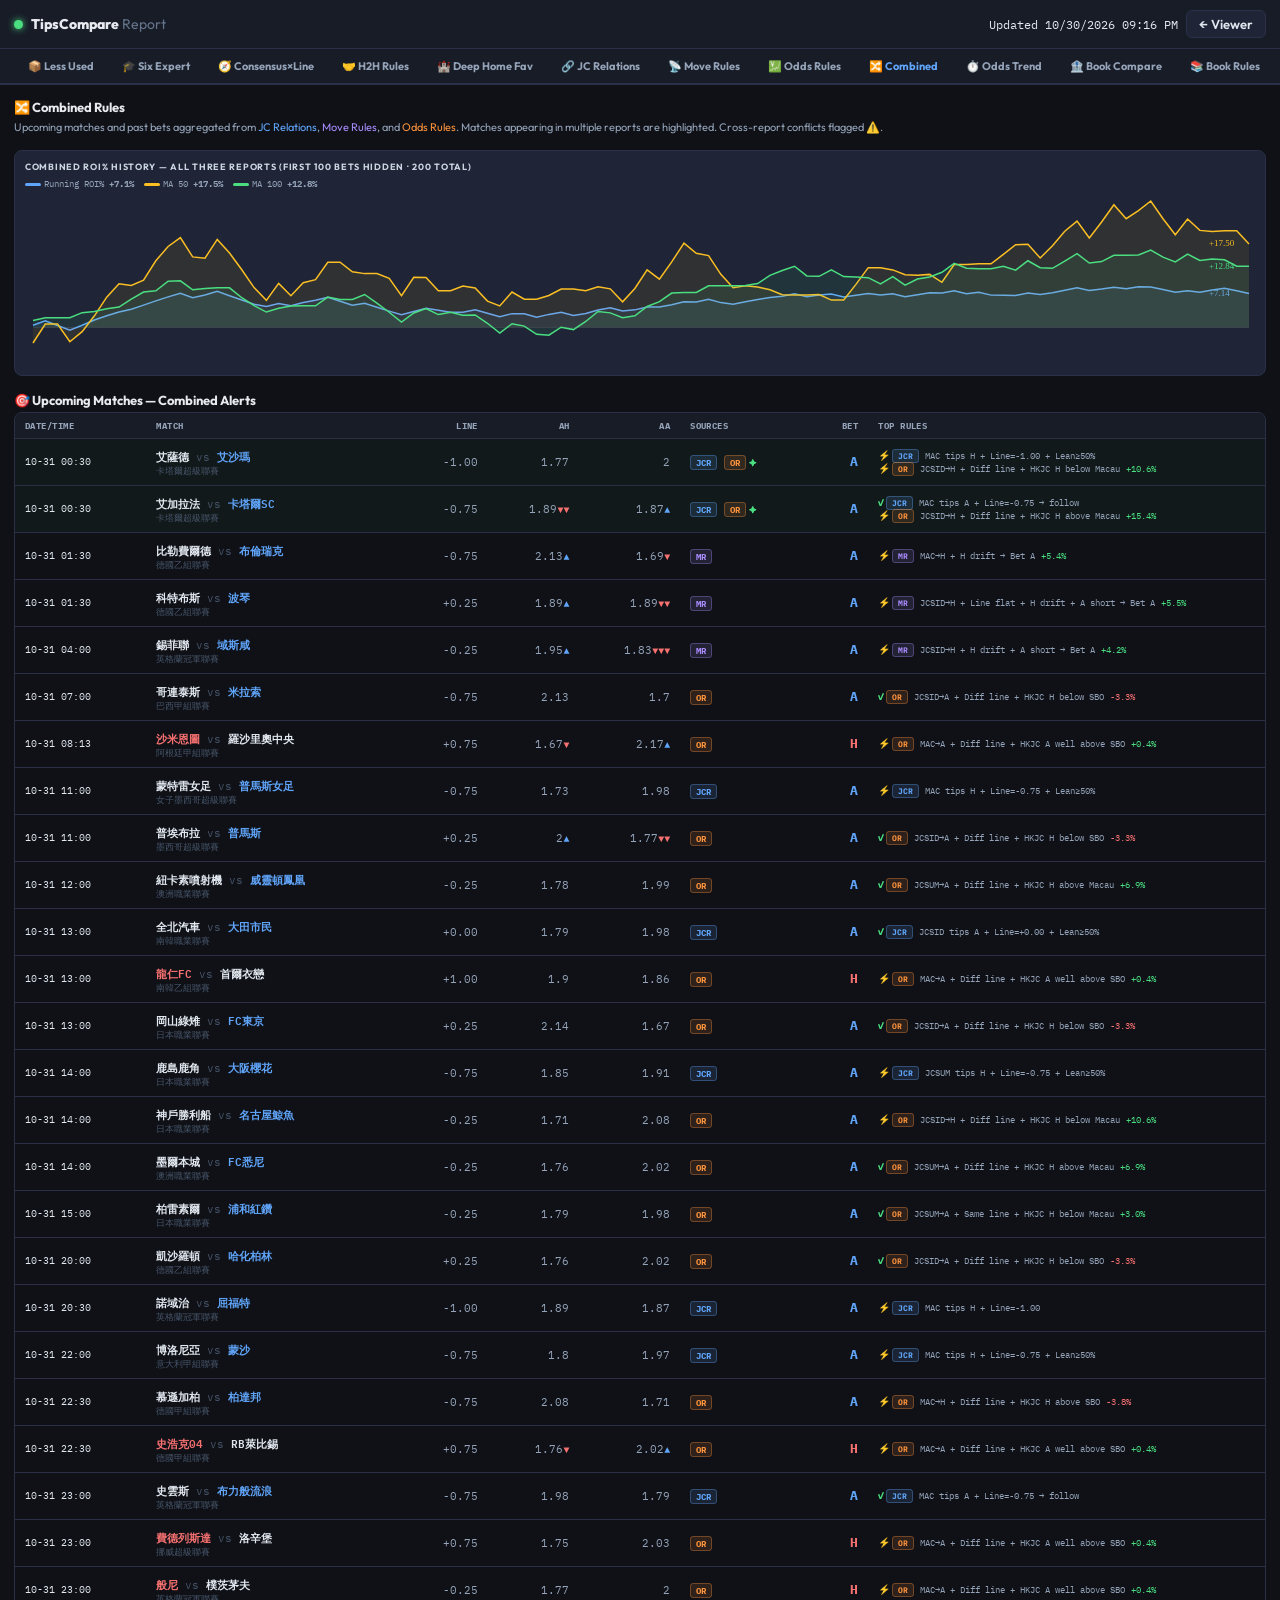
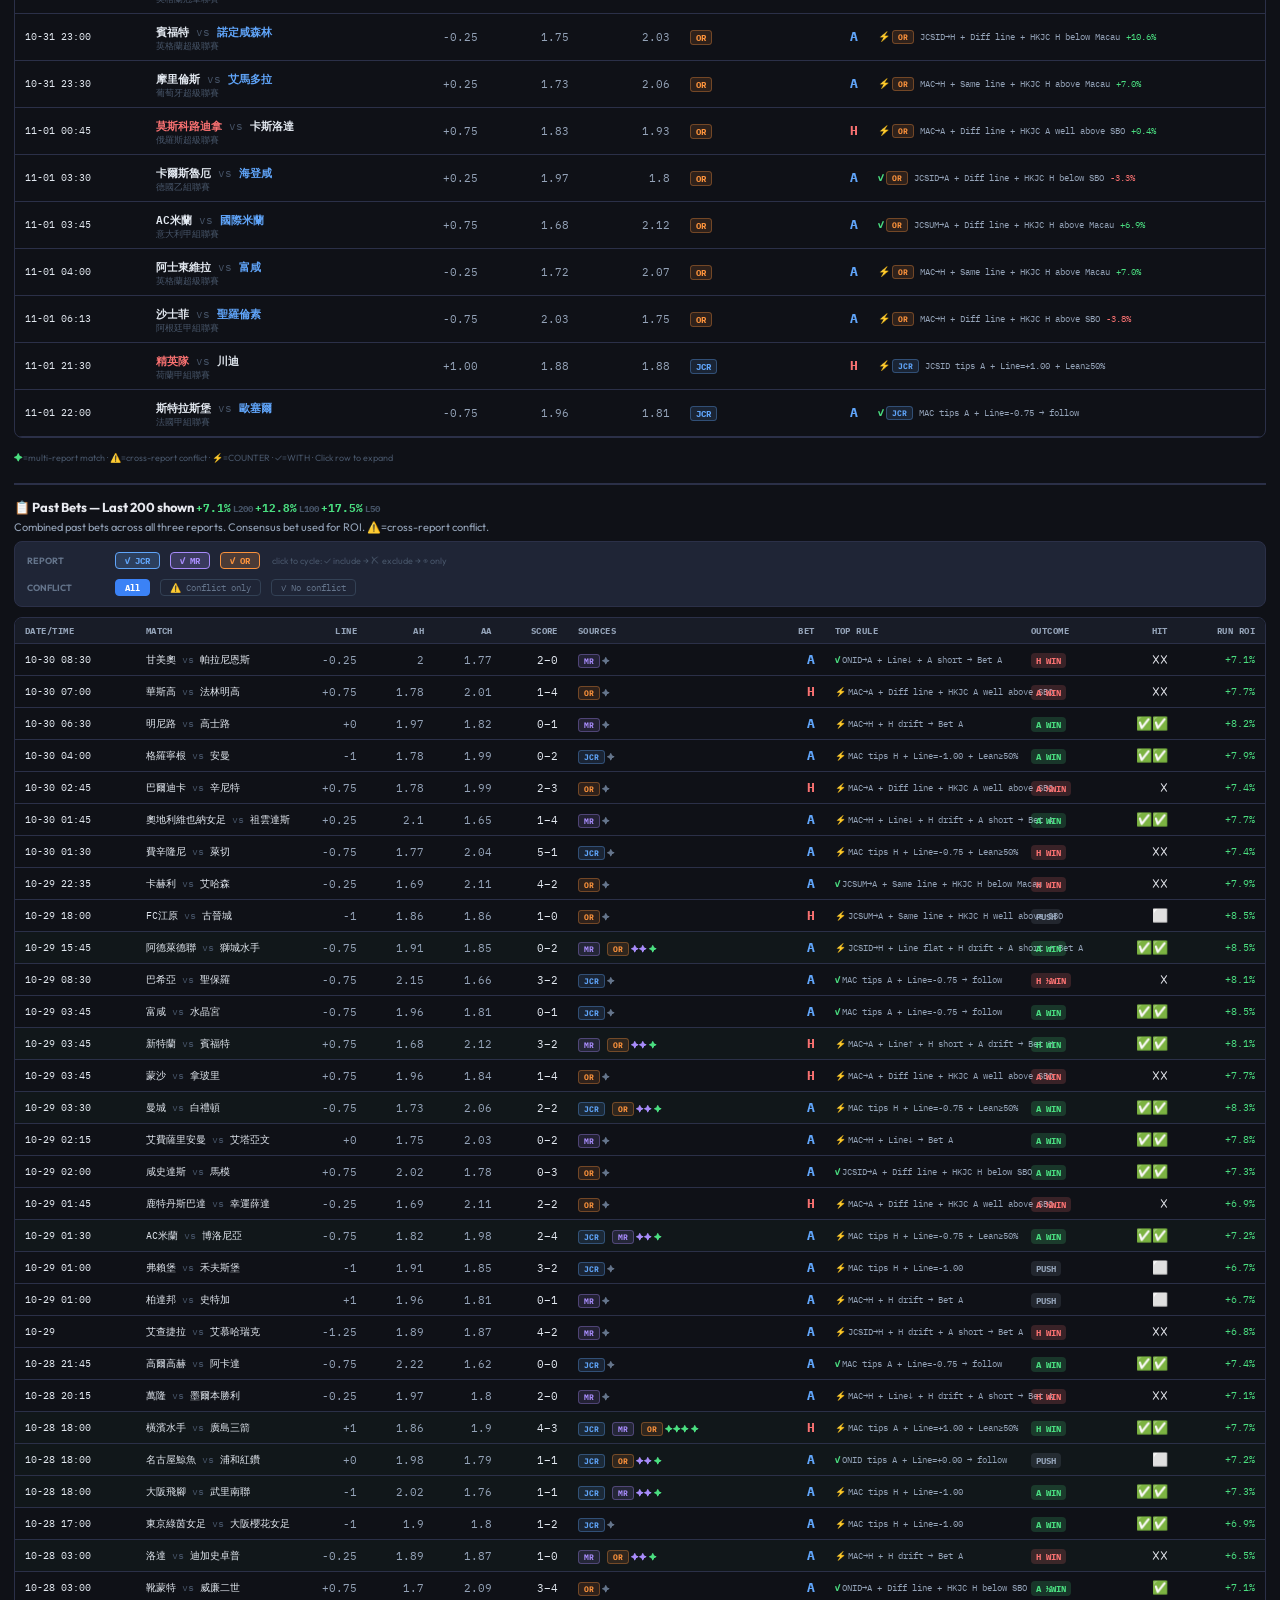
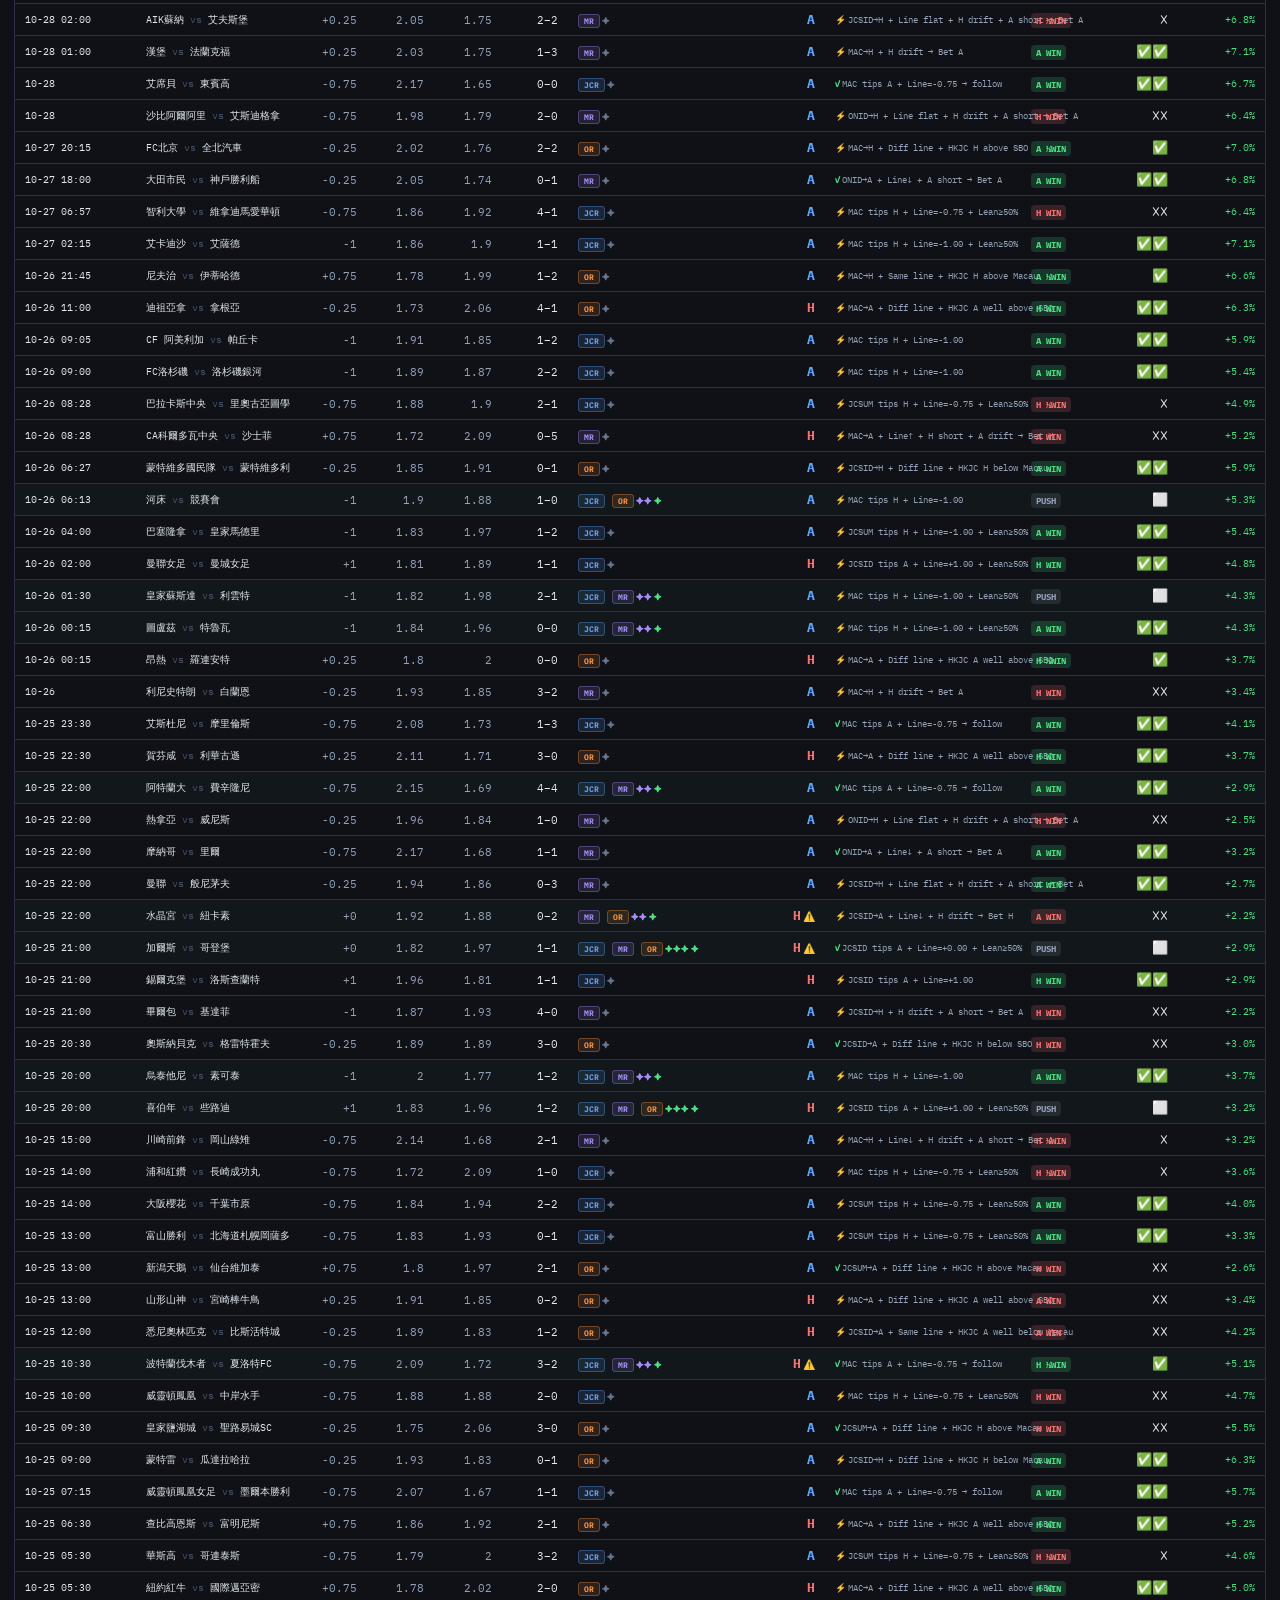
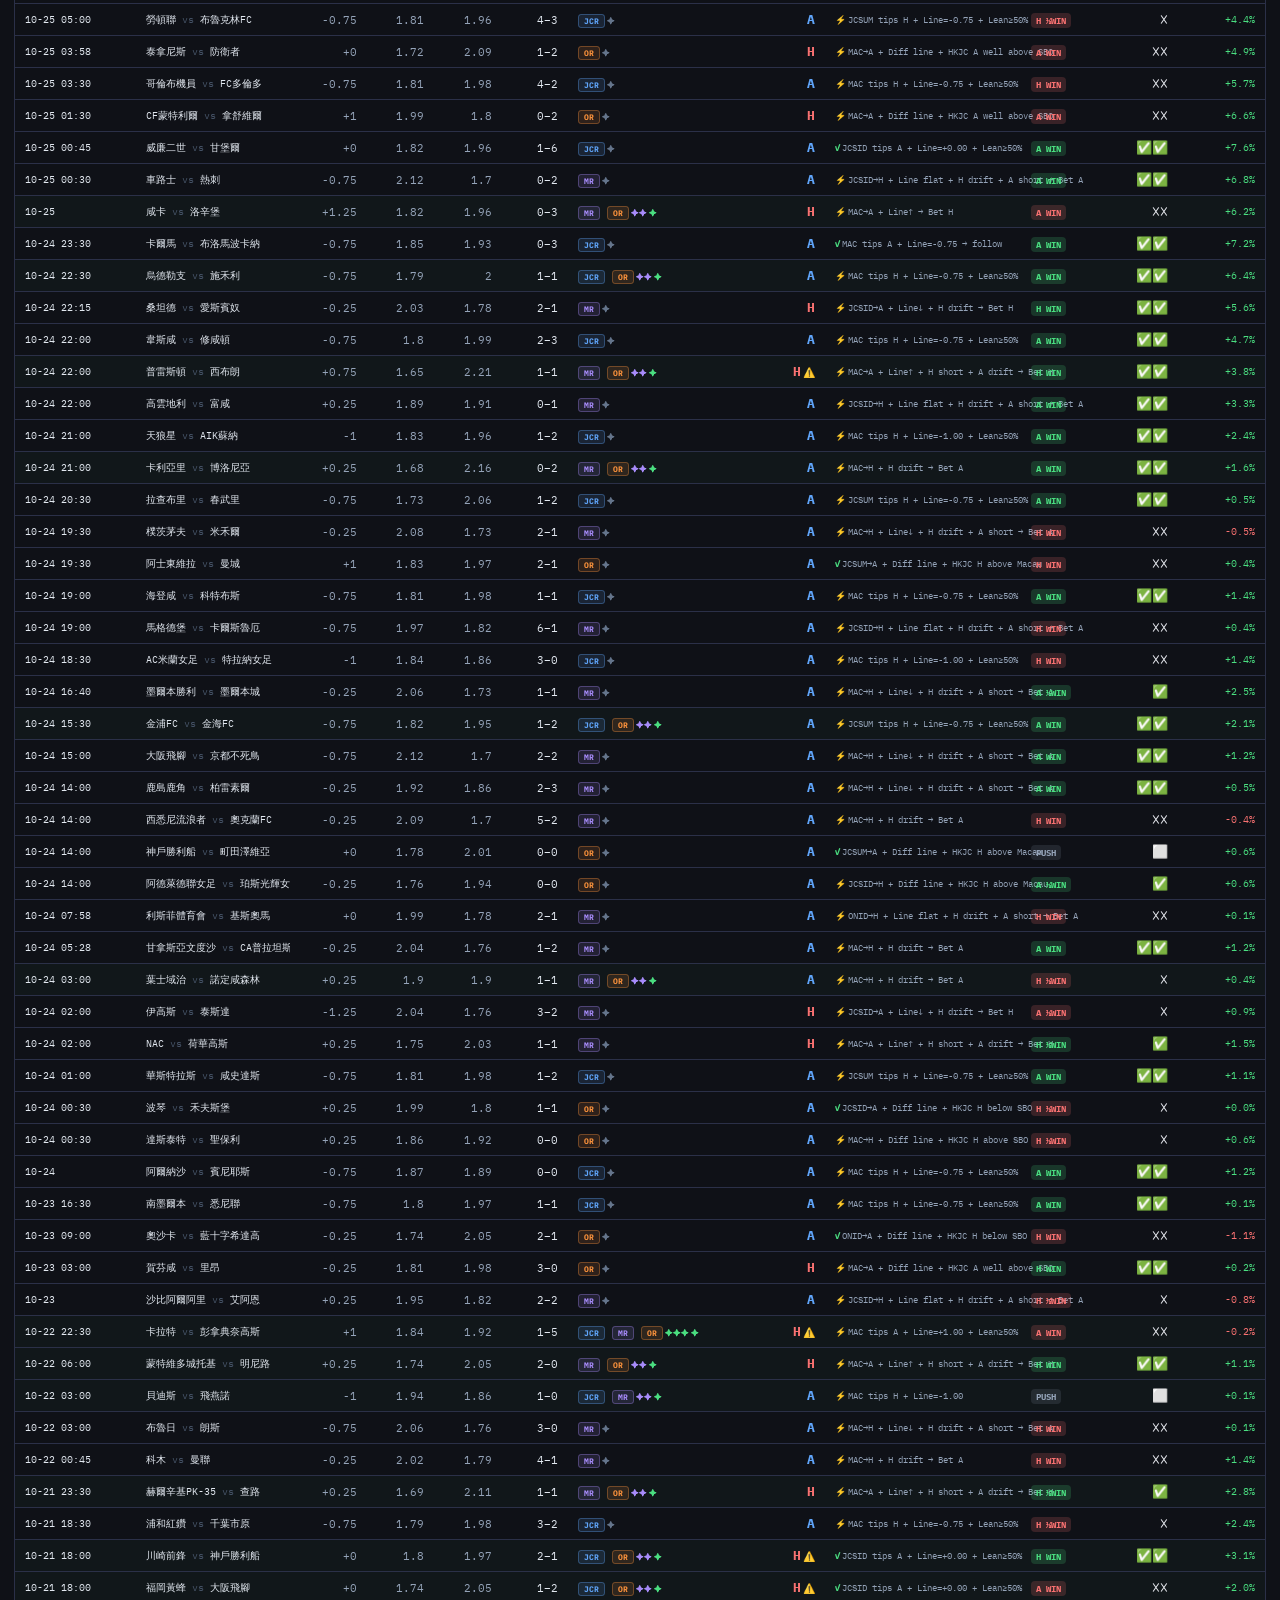
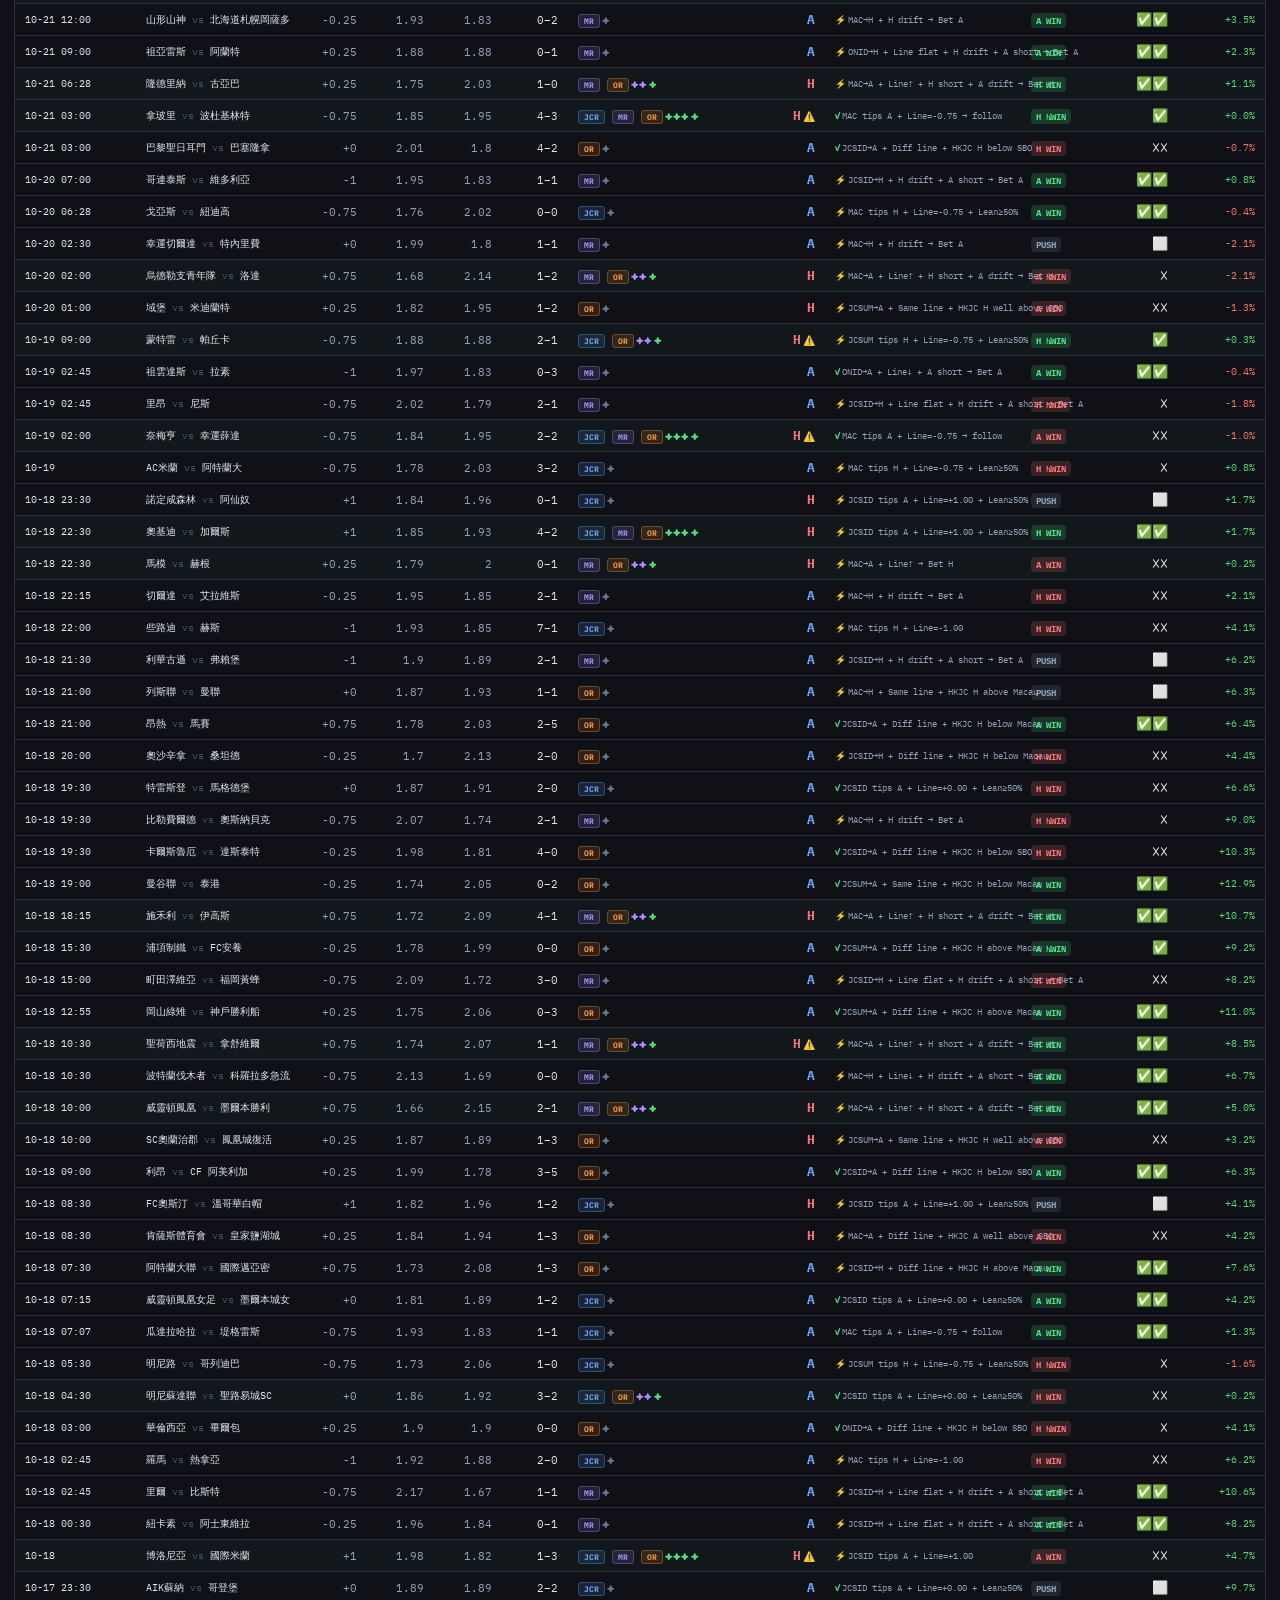
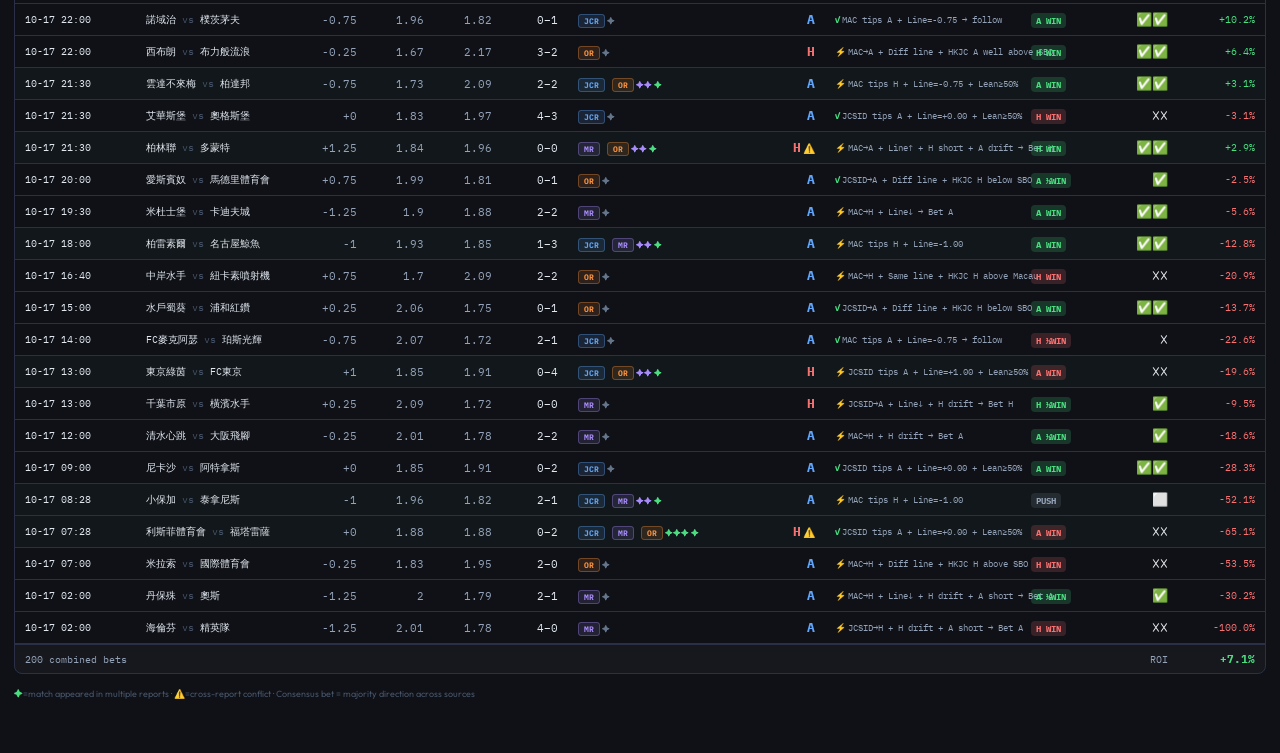
==== commit 4495f988: "Add files via upload" ====
--- a/report.html
+++ b/report.html
@@ -85,6 +85,7 @@
 .odds-btn.active{background:var(--accent2);border-color:var(--accent2);color:#0f172a}
 .odds-filter-hint{font-size:10px;color:#64748b;font-family:var(--mono);margin-left:4px}
 .odds-small{opacity:0.45}  /* dimmed when sig-only mode */
+.odds-group-label{font-size:11px;font-weight:700;color:#cbd5e1;margin:10px 0 6px;padding-left:4px;letter-spacing:.03em}
 .odds-sub-label{font-size:9px;font-weight:600;color:#64748b;margin:6px 0 3px;padding-left:10px;letter-spacing:.04em}
 
 #rptLoading{text-align:center;padding:60px 20px;color:#94a3b8}
@@ -326,12 +327,15 @@
   { label:'📋 My ROI Charts', render: renderRoiCharts },
 ];
 
+// Tab shown on first load (index into TABS). Change here only.
+var DEFAULT_TAB = 8; // 🔀 Combined
+
 // Build tab bar from registry
 (function(){
   var bar = document.getElementById('rptTabBar');
   TABS.forEach(function(t, i){
     var el = document.createElement('div');
-    el.className = 'rpt-tab' + (i===8 ? ' active' : '');
+    el.className = 'rpt-tab' + (i===DEFAULT_TAB ? ' active' : '');
     el.textContent = t.label;
     el.onclick = function(){ showTab(i); };
     bar.appendChild(el);
@@ -346,7 +350,7 @@
   var f=document.getElementById('roiChartsFrame');
   if(!f) return;
   var ds=f.getAttribute('data-src');
-  if(ds && f.src==='about:blank' || (f.src && f.src.indexOf('about:blank')>=0)){
+  if(ds && (!f.src || f.src.indexOf('about:blank')>=0)){
     // Cache-busting param so updates to the file are picked up immediately on next open.
     f.src = ds + '?v=' + Date.now();
   }
@@ -398,14 +402,15 @@
           + '<b>⚠️ Compute error:</b> ' + err.message
           + '<br><pre style="margin-top:8px;white-space:pre-wrap;color:#94a3b8">' + (err.stack||'') + '</pre></div>';
         document.getElementById('rptLoading').innerHTML = msg;
-        document.getElementById('tab14').innerHTML = msg;
-        document.getElementById('tab14').classList.add('active');
+        var defSec = document.querySelectorAll('.rpt-section')[DEFAULT_TAB];
+        defSec.innerHTML = msg;
+        defSec.classList.add('active');
         return;
       }
       document.getElementById('rptLoading').style.display = 'none';
-      document.getElementById('tab14').classList.add('active');
-      drawn[8] = true;
-      TABS[8].render(RD);
+      document.querySelectorAll('.rpt-section')[DEFAULT_TAB].classList.add('active');
+      drawn[DEFAULT_TAB] = true;
+      TABS[DEFAULT_TAB].render(RD);
     })
     .catch(function(e){
       document.getElementById('rptLoading').innerHTML =
--- a/css/style.css
+++ b/css/style.css
@@ -99,18 +99,18 @@
 
 /* DESKTOP TABLE */
 @media(min-width:600px){
-  table{width:100%;border-collapse:collapse;font-size:12px;min-width:600px}
-  thead th{padding:8px 10px;text-align:left;font-size:10px;font-weight:700;text-transform:uppercase;letter-spacing:.06em;color:var(--muted);white-space:nowrap;cursor:pointer;user-select:none;border-bottom:2px solid var(--border);background:var(--surface);font-family:var(--sans);transition:color .15s}
-  thead th:hover{color:var(--text)}
-  thead th.sort-asc,thead th.sort-desc{color:var(--accent2)}
-  thead th .si{font-size:9px;margin-left:2px;opacity:.3}
-  thead th.sort-asc .si,thead th.sort-desc .si{opacity:1}
-  tbody tr{border-bottom:1px solid var(--border);cursor:pointer;transition:background .1s}
-  tbody tr:hover{background:var(--surface2)}
-  tbody tr.selected{background:#1a2640;border-left:3px solid var(--accent2)}
-  td{padding:8px 10px;white-space:nowrap;overflow:hidden;max-width:150px;text-overflow:ellipsis;color:#c0c8d8;font-family:var(--mono);font-size:11px}
-  td.tcell{font-family:var(--sans);font-size:12px;color:var(--text);font-weight:500}
-  td.ccell{font-family:var(--sans);font-size:11px;color:var(--muted)}
+  #mainTable{width:100%;border-collapse:collapse;font-size:12px;min-width:600px}
+  #mainTable thead th{padding:8px 10px;text-align:left;font-size:10px;font-weight:700;text-transform:uppercase;letter-spacing:.06em;color:var(--muted);white-space:nowrap;cursor:pointer;user-select:none;border-bottom:2px solid var(--border);background:var(--surface);font-family:var(--sans);transition:color .15s}
+  #mainTable thead th:hover{color:var(--text)}
+  #mainTable thead th.sort-asc,#mainTable thead th.sort-desc{color:var(--accent2)}
+  #mainTable thead th .si{font-size:9px;margin-left:2px;opacity:.3}
+  #mainTable thead th.sort-asc .si,#mainTable thead th.sort-desc .si{opacity:1}
+  #mainTable tbody tr{border-bottom:1px solid var(--border);cursor:pointer;transition:background .1s}
+  #mainTable tbody tr:hover{background:var(--surface2)}
+  #mainTable tbody tr.selected{background:#1a2640;border-left:3px solid var(--accent2)}
+  #mainTable td{padding:8px 10px;white-space:nowrap;overflow:hidden;max-width:150px;text-overflow:ellipsis;color:#c0c8d8;font-family:var(--mono);font-size:11px}
+  #mainTable td.tcell{font-family:var(--sans);font-size:12px;color:var(--text);font-weight:500}
+  #mainTable td.ccell{font-family:var(--sans);font-size:11px;color:var(--muted)}
   .oc{color:#94a3b8}
 }
 
@@ -146,14 +146,13 @@
   .filter-toggle-secondary{padding:5px 10px;font-size:11px;border-radius:6px;white-space:nowrap}
   .btn-clear{padding:5px 10px;font-size:11px;min-height:auto;align-self:auto}
 
-  /* Table cards */
-  table,thead,tbody,tr,th,td{display:block;width:100%}
-  table.ot,table.ot thead,table.ot tbody,table.ot tr,table.ot th,table.ot td{display:revert;width:auto}
-  thead{display:none}
-  tbody tr{background:var(--surface);border:1px solid var(--border);border-radius:10px;margin:8px 10px;padding:12px;cursor:pointer;position:relative}
-  tbody tr:active{background:var(--surface2)}
-  tbody tr.selected{border-color:var(--accent2);background:#1a2640}
-  td{padding:0;border:none;white-space:normal;max-width:100%;overflow:visible}
+  /* Table cards (viewer match table only — report tables keep their normal layout) */
+  #mainTable,#mainTable thead,#mainTable tbody,#mainTable tr,#mainTable th,#mainTable td{display:block;width:100%}
+  #mainTable thead{display:none}
+  #mainTable tbody tr{background:var(--surface);border:1px solid var(--border);border-radius:10px;margin:8px 10px;padding:12px;cursor:pointer;position:relative}
+  #mainTable tbody tr:active{background:var(--surface2)}
+  #mainTable tbody tr.selected{border-color:var(--accent2);background:#1a2640}
+  #mainTable td{padding:0;border:none;white-space:normal;max-width:100%;overflow:visible}
 
   /* Pagination */
   .pagination{flex-wrap:wrap;justify-content:center;padding:10px 8px;gap:6px;position:sticky;bottom:0;background:var(--surface);z-index:10;border-top:1px solid var(--border)}
